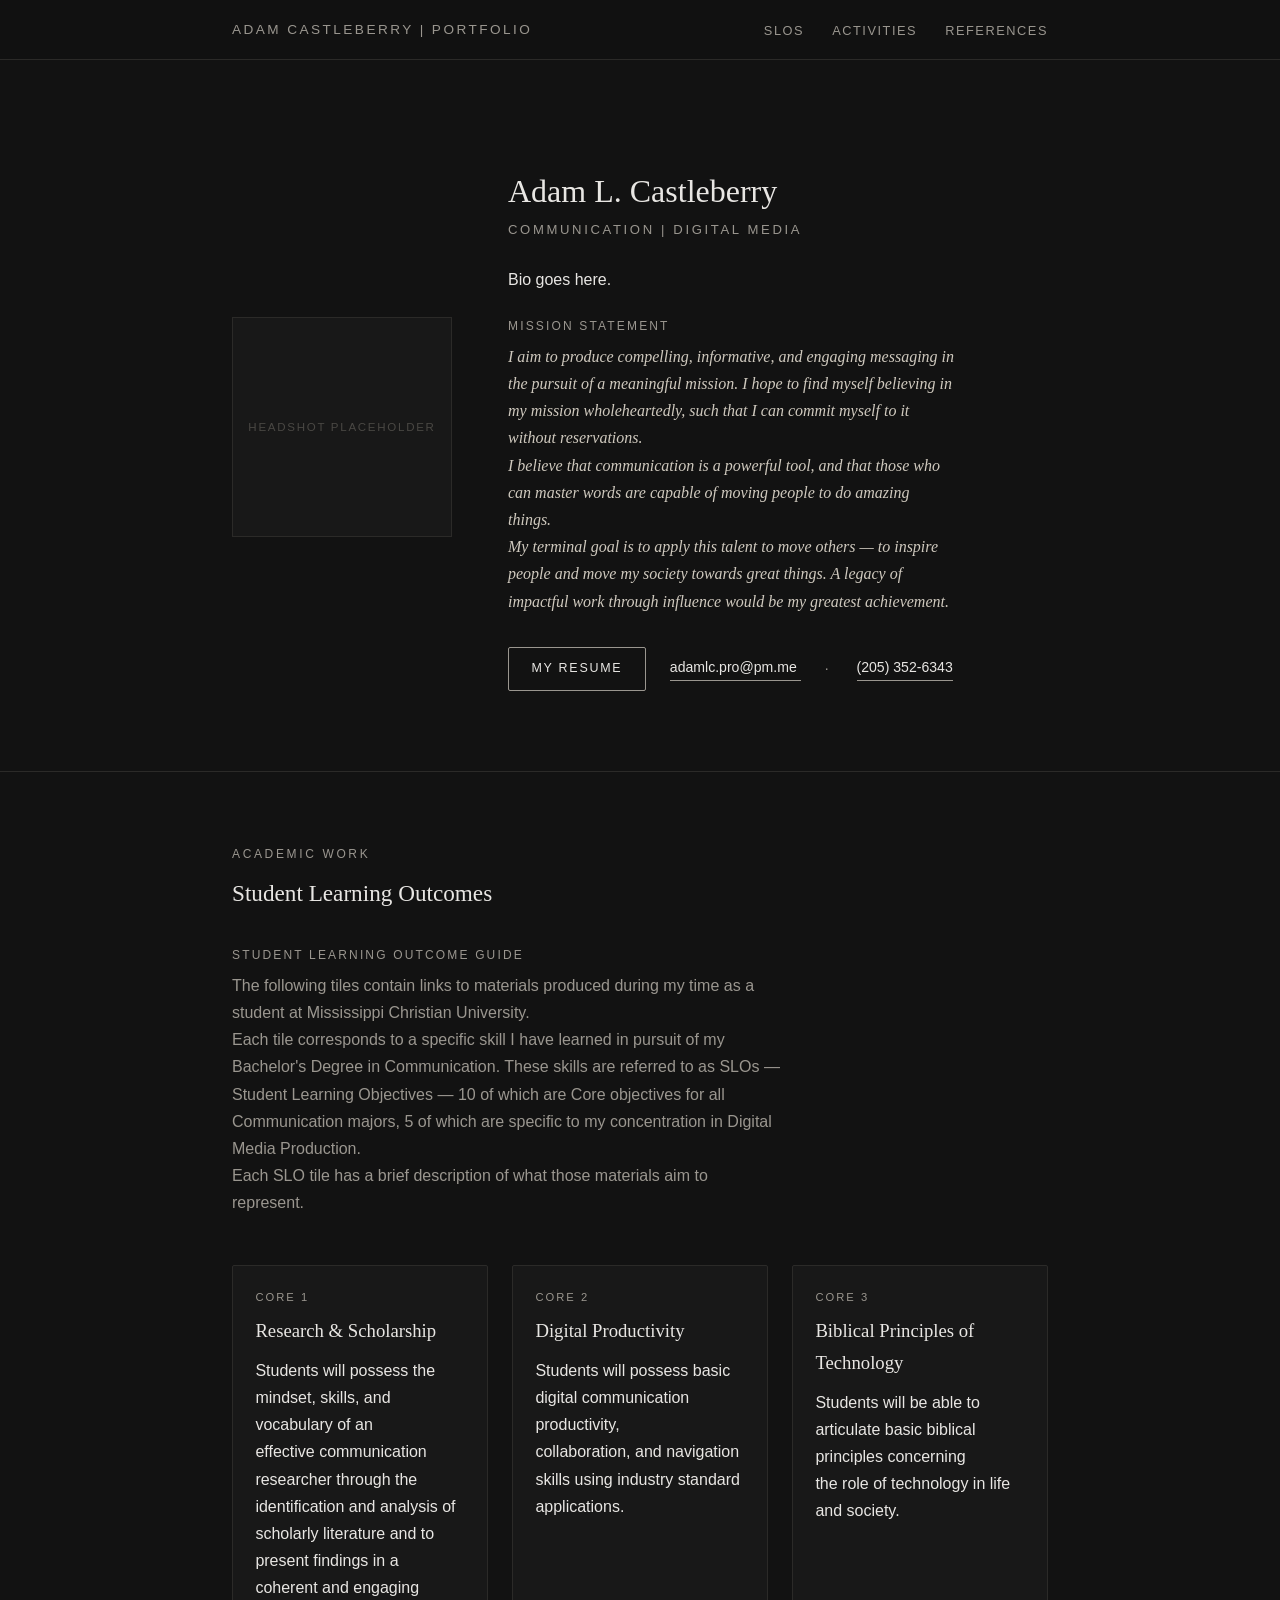
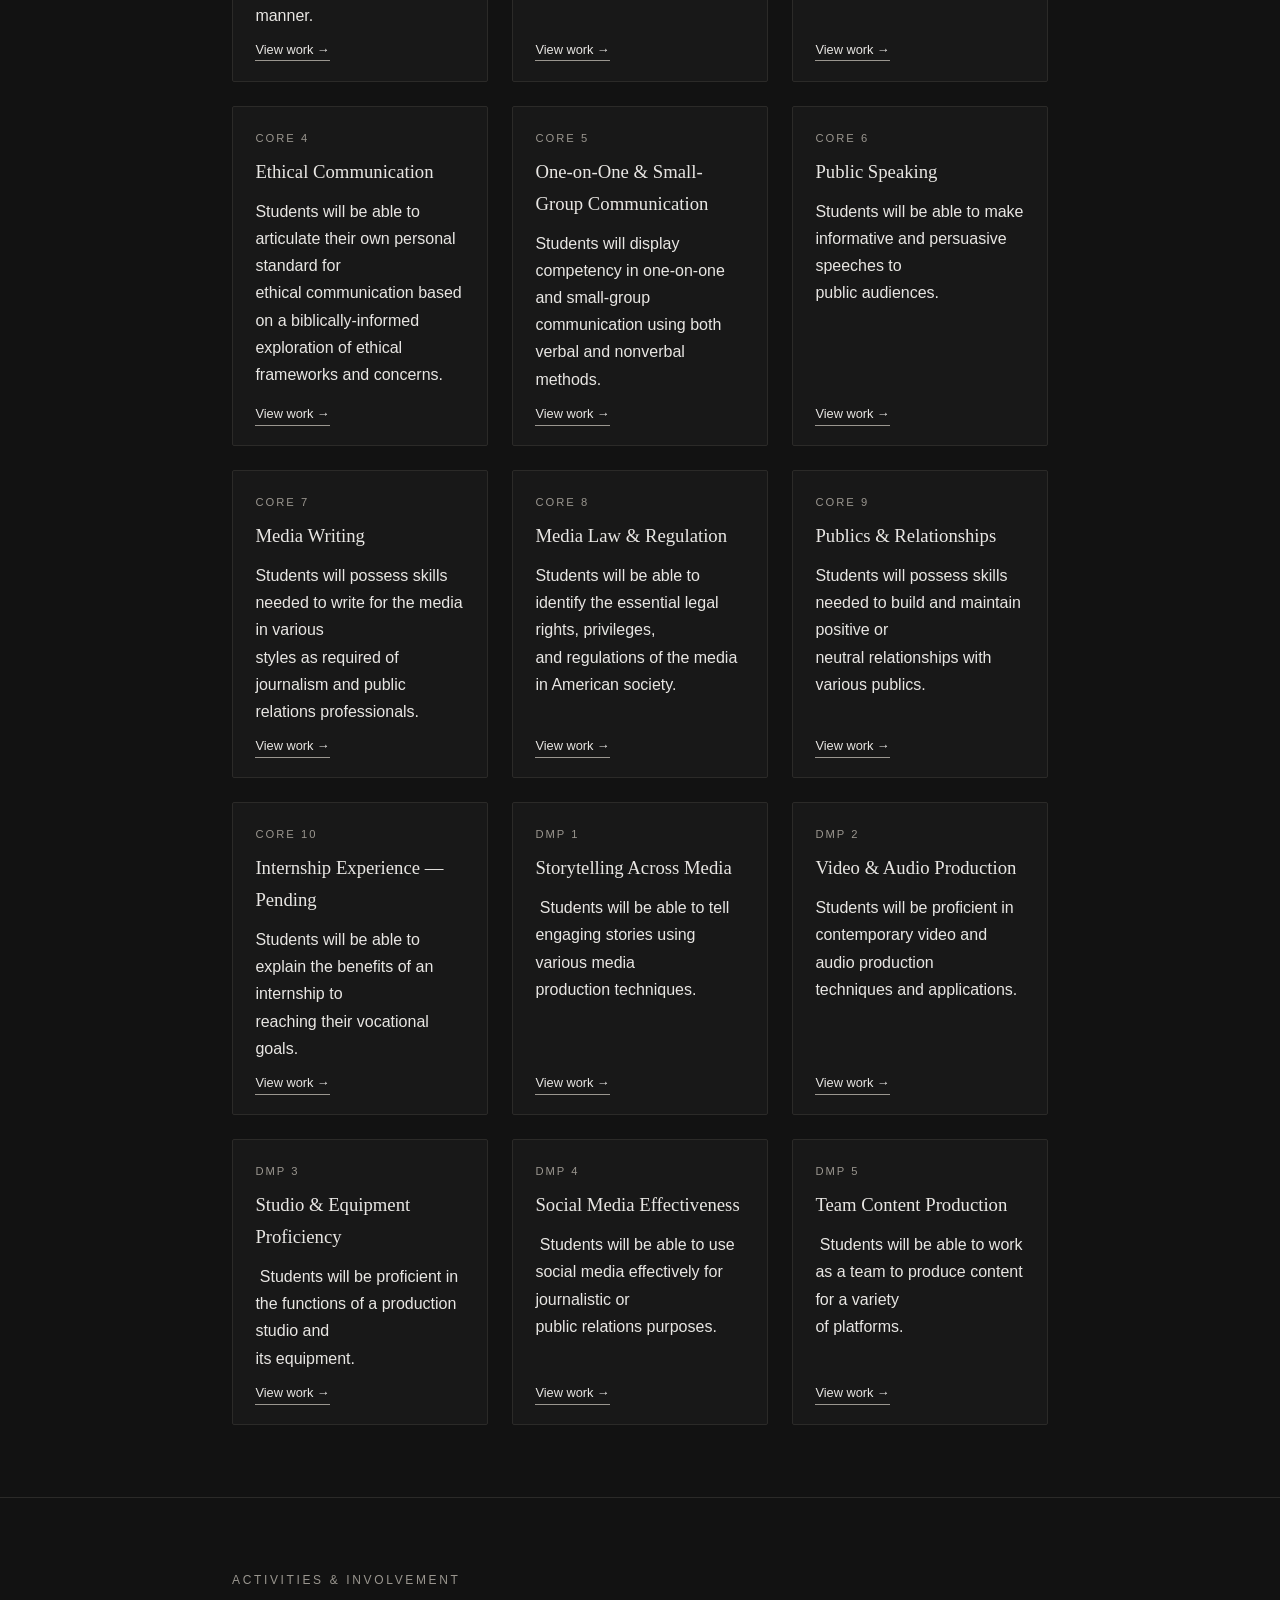
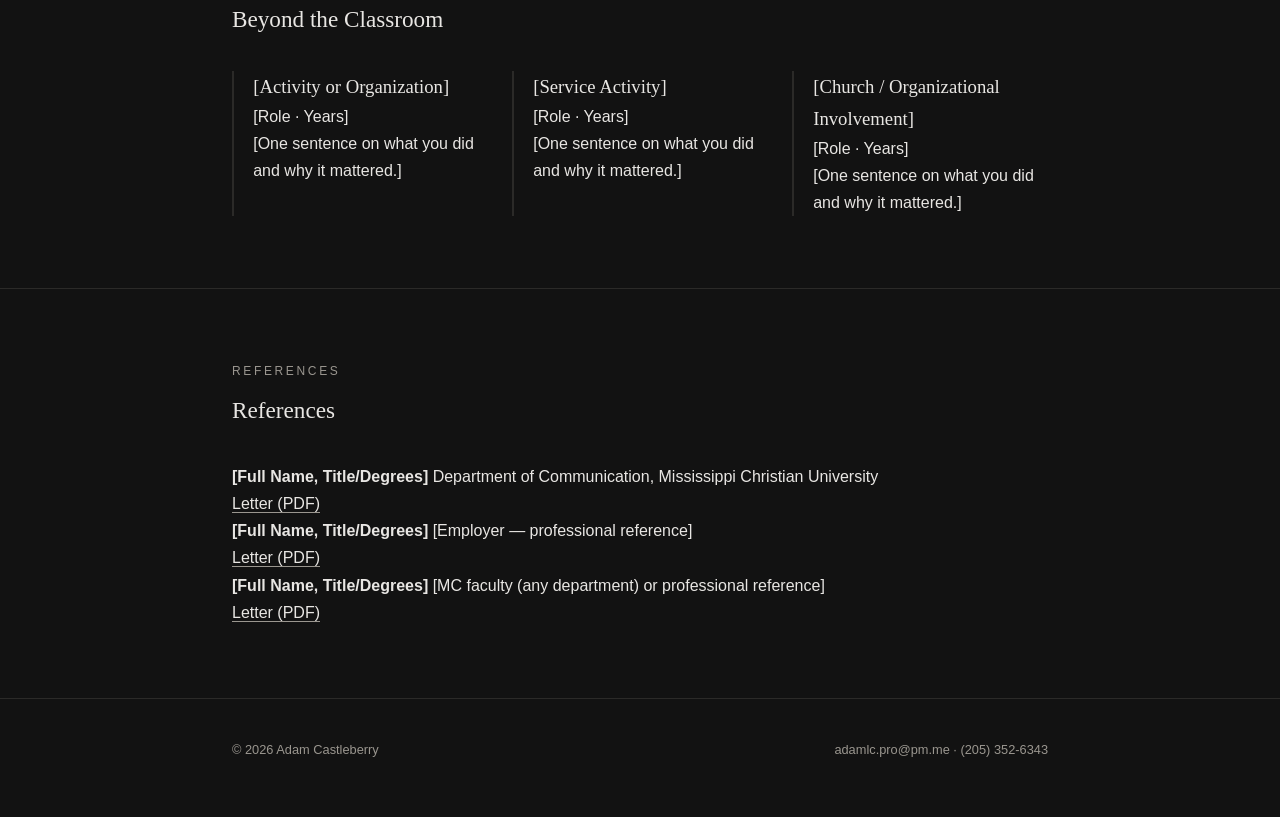
==== index.html @ 7e37fcfd "Add files via upload" ====
<!DOCTYPE html><html lang="en" data-ws-project="51df271f-6335-4d5e-a981-663c127bb4e9" data-ws-version="86" data-ws-last-published="2026-11-24T06:37:59.723Z"><head><link rel="stylesheet" type="text/css" href="/assets/static/app_generated_index-6937cd5a.CsAWj9CS.css"><meta charSet="UTF-8"/><meta name="viewport" content="width=device-width,initial-scale=1"/><meta property="og:url" content="https://url/"/><meta property="og:title" content="Home"/><meta property="og:type" content="website"/><title>Home</title></head><body class="w-element"><div class="w-html-embed"><style>*{margin:0;padding:0;box-sizing:border-box}html{scroll-behavior:smooth}body{background:var(--bg);color:var(--text);font-family:"Inter",sans-serif;font-weight:300;line-height:1.7;-webkit-font-smoothing:antialiased}h1,h2,h3{font-family:"Libre Baskerville",serif;font-weight:400}a{color:var(--text);text-decoration:none;border-bottom:1px solid var(--muted);transition:border-color .2s,color .2s}a:hover{color:var(--accent);border-color:var(--accent)}nav{position:sticky;top:0;z-index:10;background:rgba(18,18,18,.92);backdrop-filter:blur(8px);border-bottom:1px solid var(--line)}nav ul{display:flex;gap:1.75rem;list-style:none}nav ul a{font-size:.8rem;letter-spacing:.12em;text-transform:uppercase;border:none;color:var(--muted)}nav ul a:hover{color:var(--text)}header{padding:6.5rem 0 5rem}.hero-text h1{font-size:clamp(1.9rem,4.5vw,2.6rem);line-height:1.25;margin-bottom:.35rem}section{padding:4.5rem 0;border-top:1px solid var(--line)}section h2{font-size:1.45rem;margin-bottom:2rem}.guide-intro p{color:var(--text)}.slo h3{font-size:.95rem;line-height:1.5;margin-bottom:.8rem;font-family:"Inter",sans-serif;font-weight:500}.slo p{font-size:.83rem;color:var(--muted);margin-bottom:.9rem}.ref-list li{padding:1.5rem 0;border-bottom:1px solid var(--line);display:flex;justify-content:space-between;align-items:center;gap:1.5rem;flex-wrap:wrap}.ref-list .who strong{display:block;font-weight:500;font-family:"Inter",sans-serif;font-size:1rem}.ref-list .who span{font-size:.85rem;color:var(--muted)}.ref-list a{font-size:.8rem;letter-spacing:.1em;text-transform:uppercase;white-space:nowrap}.act h3{font-size:.95rem;font-family:"Inter",sans-serif;font-weight:500;margin-bottom:.3rem}.act span{font-size:.78rem;color:var(--muted);letter-spacing:.08em;text-transform:uppercase;display:block;margin-bottom:.6rem}.act p{font-size:.85rem;color:var(--muted)}footer{border-top:1px solid var(--line);padding:2.5rem 0 3.5rem;font-size:.8rem;color:var(--muted)}footer .inner{display:flex;justify-content:space-between;flex-wrap:wrap;gap:1rem}footer a{color:var(--muted);border:none}footer a:hover{color:var(--text)}footer .sep{color:var(--muted)}@media (max-width:640px){nav ul{gap:1.1rem}}</style></div><nav class="w-element"><div class="w-element cmu17jj c1na0gfg c15tadc8 c1uxrc8a c1r39rcq c3a7wxo c1gi4pz8 c4sx5ya cjjnhza cn8x5vo ck0mhqu c1ea8a76 c1flzy4y cz6phyw c1a20ypt cy4elcc c10qryo c1mau36e c1tkjvnk"><a aria-current="page" class="w-element cpu7bc5 c1wgppvd c7n4vwn c1cnw38h cjmrkh7 active" href="#top">Adam Castleberry | Portfolio</a><ul class="w-element"><li class="w-element"><a aria-current="page" class="w-element active" href="#slos">SLOs</a></li><li class="w-element"><a aria-current="page" class="w-element active" href="#activities">Activities</a></li><li class="w-element"><a aria-current="page" class="w-element active" href="#references">References</a></li></ul></div></nav><header id="top" class="w-element"><div class="w-element cmu17jj c1na0gfg c15tadc8 c1uxrc8a c1r39rcq cmaam4i c1gi4pz8 cc3d32e cjjnhza cn8x5vo c1ea8a76 c150bnus c7e3ujh cbf41au c2hlaly c10qryo cx1czxm c1tkjvnk c1kjj4ez cuxd4sc"><div class="w-element c15dr771 c1fdmctg cznfqjb c129iewx cwpxpsp c1o21g1z cssqkbq cxi9r01 c13styo2 cmp7sl1 cn8x5vo c1ea8a76 cdkcopc czvgypz c198azkl c1gptnfx c7n4vwn csh9s5w c1jw5aje c9pmtzt c3rj10e">Headshot placeholder</div><div class="w-element cmq05f9 c19fmalz cdmor5e c1k7y5to"><h1 class="w-element">Adam L. Castleberry</h1><div class="w-element cy7wtq0 c3alt6o c7n4vwn c1cnw38h c1btdffz">Communication | Digital Media</div><p class="w-element cqpe60e ca244e8 c1bnwo0v">Bio goes here.</p><div class="w-element c1llkzi5 c1wgppvd c7n4vwn c1cnw38h c1olxevi">Mission Statement</div><p class="w-element c1yxy968 c1ihribo cqpe60e c7fqnbn c1gsjjua">I aim to produce compelling, informative, and engaging messaging in the pursuit of a meaningful mission. I hope to find myself believing in my mission wholeheartedly, such that I can commit myself to it without reservations. <br/>I believe that communication is a powerful tool, and that those who can master words are capable of moving people to do amazing things. <br/>My terminal goal is to apply this talent to move others — to inspire people and move my society towards great things. A legacy of impactful work through influence would be my greatest achievement. </p><div class="w-element cn8x5vo c1a3b0xh c1p0y3k9 cbf41au c1ea8a76 c7m1gpk"><a href="https://drive.proton.me/urls/RTRC1M2JS8#AJlbSB0Cewk2" class="w-element c1cmzq9d c11rnk1p cljcml2 c1n2b3zo cc3nd46 c1trreb4 c1vlx63l c7n4vwn c4pxmoy c1ek3fvp cim0bsb c14s1g33 c6eabpt c1f7lv6p c14slagy cdzzux1 c1p96ntf">My Resume</a><a href="mailto:adamlc.pro@pm.me" class="w-element">adamlc.pro@pm.me </a><span class="w-element c1cnw38h">· </span><a href="tel:+12053526343" class="w-element">(205) 352-6343</a></div></div></div></header><section id="slos" class="w-element"><div class="w-element cmu17jj c1na0gfg c15tadc8 c1uxrc8a c1r39rcq cmaam4i c1gi4pz8 cc3d32e cjjnhza c2hlaly c10qryo cx1czxm c1tkjvnk"><div class="w-element c1llkzi5 c6kncl5 c7n4vwn c1cnw38h c1dg81p1">Academic Work</div><h2 class="w-element">Student Learning Outcomes</h2><div class="w-element c1sdbk8k c1cnw38h c6ieq6r"><div class="w-element c1llkzi5 c1wgppvd c7n4vwn c1cnw38h c1olxevi">Student Learning Outcome Guide</div><p class="w-element">The following tiles contain links to materials produced during my time as a student at Mississippi Christian University. <br/>Each tile corresponds to a specific skill I have learned in pursuit of my Bachelor&#x27;s Degree in Communication. These skills are referred to as SLOs — Student Learning Objectives — 10 of which are Core objectives for all Communication majors, 5 of which are specific to my concentration in Digital Media Production.<br/>Each SLO tile has a brief description of what those materials aim to represent.</p></div><div class="w-element c1qmcdec cj2jx3v c1a3b0xh c1p0y3k9"><div class="w-element c129iewx cwpxpsp c1o21g1z cssqkbq cxi9r01 c13styo2 cmp7sl1 cbuqlcn cljcml2 c3lgyov cc3nd46 c4pxmoy c1ek3fvp cim0bsb c14s1g33 cn8x5vo c1v2gjpk csh9s5w c1jw5aje"><div class="w-element cdjfr7a c1wgppvd c1cnw38h c7n4vwn c1q1u1h5">Core 1</div><h3 class="w-element">Research &amp; Scholarship</h3><p class="w-element c1d5nod4 cexybon">Students will possess the mindset, skills, and vocabulary of an<br/>effective communication researcher through the identification and analysis of<br/>scholarly literature and to present findings in a coherent and engaging manner.</p><div class="w-element ckrt5jc cl6hhn0 cn8x5vo cte51ao cc3ofjd cbf41au"><a class="w-element" href="[link]">View work →</a></div></div><div class="w-element c129iewx cwpxpsp c1o21g1z cssqkbq cxi9r01 c13styo2 cmp7sl1 cbuqlcn cljcml2 c3lgyov cc3nd46 c4pxmoy c1ek3fvp cim0bsb c14s1g33 cn8x5vo c1v2gjpk csh9s5w c1jw5aje"><div class="w-element cdjfr7a c1wgppvd c1cnw38h c7n4vwn c1q1u1h5">Core 2</div><h3 class="w-element">Digital Productivity</h3><p class="w-element cexybon c1d5nod4">Students will possess basic digital communication productivity,<br/>collaboration, and navigation skills using industry standard applications.</p><div class="w-element ckrt5jc cl6hhn0 cn8x5vo cte51ao cc3ofjd cbf41au"><a class="w-element" href="[link]">View work →</a></div></div><div class="w-element c129iewx cwpxpsp c1o21g1z cssqkbq cxi9r01 c13styo2 cmp7sl1 cbuqlcn cljcml2 c3lgyov cc3nd46 c4pxmoy c1ek3fvp cim0bsb c14s1g33 cn8x5vo c1v2gjpk csh9s5w c1jw5aje"><div class="w-element cdjfr7a c1wgppvd c1cnw38h c7n4vwn c1q1u1h5">Core 3</div><h3 class="w-element">Biblical Principles of Technology</h3><p class="w-element cexybon c1d5nod4">Students will be able to articulate basic biblical principles concerning<br/>the role of technology in life and society.</p><div class="w-element ckrt5jc cl6hhn0 cn8x5vo cte51ao cc3ofjd cbf41au"><a class="w-element" href="[link]">View work →</a></div></div><div class="w-element c129iewx cwpxpsp c1o21g1z cssqkbq cxi9r01 c13styo2 cmp7sl1 cbuqlcn cljcml2 c3lgyov cc3nd46 c4pxmoy c1ek3fvp cim0bsb c14s1g33 cn8x5vo c1v2gjpk csh9s5w c1jw5aje"><div class="w-element cdjfr7a c1wgppvd c1cnw38h c7n4vwn c1q1u1h5">Core 4</div><h3 class="w-element">Ethical Communication</h3><p class="w-element cexybon c1d5nod4">Students will be able to articulate their own personal standard for<br/>ethical communication based on a biblically-informed exploration of ethical<br/>frameworks and concerns.</p><div class="w-element ckrt5jc cl6hhn0 cn8x5vo cte51ao cc3ofjd cbf41au"><a class="w-element" href="[link]">View work →</a></div></div><div class="w-element c129iewx cwpxpsp c1o21g1z cssqkbq cxi9r01 c13styo2 cmp7sl1 cbuqlcn cljcml2 c3lgyov cc3nd46 c4pxmoy c1ek3fvp cim0bsb c14s1g33 cn8x5vo c1v2gjpk csh9s5w c1jw5aje"><div class="w-element cdjfr7a c1wgppvd c1cnw38h c7n4vwn c1q1u1h5">Core 5</div><h3 class="w-element">One-on-One &amp; Small-Group Communication</h3><p class="w-element cexybon c1d5nod4">Students will display competency in one-on-one and small-group<br/>communication using both verbal and nonverbal methods.</p><div class="w-element ckrt5jc cl6hhn0 cn8x5vo cte51ao cc3ofjd cbf41au"><a class="w-element" href="[link]">View work →</a></div></div><div class="w-element c129iewx cwpxpsp c1o21g1z cssqkbq cxi9r01 c13styo2 cmp7sl1 cbuqlcn cljcml2 c3lgyov cc3nd46 c4pxmoy c1ek3fvp cim0bsb c14s1g33 cn8x5vo c1v2gjpk csh9s5w c1jw5aje"><div class="w-element cdjfr7a c1wgppvd c1cnw38h c7n4vwn c1q1u1h5">Core 6</div><h3 class="w-element">Public Speaking</h3><p class="w-element cexybon c1d5nod4">Students will be able to make informative and persuasive speeches to<br/>public audiences.</p><div class="w-element ckrt5jc cl6hhn0 cn8x5vo cte51ao cc3ofjd cbf41au"><a class="w-element" href="[link]">View work →</a></div></div><div class="w-element c129iewx cwpxpsp c1o21g1z cssqkbq cxi9r01 c13styo2 cmp7sl1 cbuqlcn cljcml2 c3lgyov cc3nd46 c4pxmoy c1ek3fvp cim0bsb c14s1g33 cn8x5vo c1v2gjpk csh9s5w c1jw5aje"><div class="w-element cdjfr7a c1wgppvd c1cnw38h c7n4vwn c1q1u1h5">Core 7</div><h3 class="w-element">Media Writing</h3><p class="w-element cexybon c1d5nod4">Students will possess skills needed to write for the media in various<br/>styles as required of journalism and public relations professionals.</p><div class="w-element ckrt5jc cl6hhn0 cn8x5vo cte51ao cc3ofjd cbf41au"><a class="w-element" href="[link]">View work →</a></div></div><div class="w-element c129iewx cwpxpsp c1o21g1z cssqkbq cxi9r01 c13styo2 cmp7sl1 cbuqlcn cljcml2 c3lgyov cc3nd46 c4pxmoy c1ek3fvp cim0bsb c14s1g33 cn8x5vo c1v2gjpk csh9s5w c1jw5aje"><div class="w-element cdjfr7a c1wgppvd c1cnw38h c7n4vwn c1q1u1h5">Core 8</div><h3 class="w-element">Media Law &amp; Regulation</h3><p class="w-element c1d5nod4 cexybon">Students will be able to identify the essential legal rights, privileges,<br/>and regulations of the media in American society.</p><div class="w-element ckrt5jc cl6hhn0 cn8x5vo cte51ao cc3ofjd cbf41au"><a class="w-element" href="[link]">View work →</a></div></div><div class="w-element c129iewx cwpxpsp c1o21g1z cssqkbq cxi9r01 c13styo2 cmp7sl1 cbuqlcn cljcml2 c3lgyov cc3nd46 c4pxmoy c1ek3fvp cim0bsb c14s1g33 cn8x5vo c1v2gjpk csh9s5w c1jw5aje"><div class="w-element cdjfr7a c1wgppvd c1cnw38h c7n4vwn c1q1u1h5">Core 9</div><h3 class="w-element">Publics &amp; Relationships</h3><p class="w-element cexybon c1d5nod4">Students will possess skills needed to build and maintain positive or<br/>neutral relationships with various publics.</p><div class="w-element ckrt5jc cl6hhn0 cn8x5vo cte51ao cc3ofjd cbf41au"><a class="w-element" href="[link]">View work →</a></div></div><div class="w-element c129iewx cwpxpsp c1o21g1z cssqkbq cxi9r01 c13styo2 cmp7sl1 cbuqlcn cljcml2 c3lgyov cc3nd46 c4pxmoy c1ek3fvp cim0bsb c14s1g33 cn8x5vo c1v2gjpk csh9s5w c1jw5aje"><div class="w-element cdjfr7a c1wgppvd c1cnw38h c7n4vwn c1q1u1h5">Core 10</div><h3 class="w-element">Internship Experience — Pending</h3><p class="w-element c1d5nod4 cexybon">Students will be able to explain the benefits of an internship to<br/>reaching their vocational goals.</p><div class="w-element ckrt5jc cl6hhn0 cn8x5vo cte51ao cc3ofjd cbf41au"><a class="w-element" href="[link]">View work →</a></div></div><div class="w-element c129iewx cwpxpsp c1o21g1z cssqkbq cxi9r01 c13styo2 cmp7sl1 cbuqlcn cljcml2 c3lgyov cc3nd46 c4pxmoy c1ek3fvp cim0bsb c14s1g33 cn8x5vo c1v2gjpk csh9s5w c1jw5aje"><div class="w-element cdjfr7a c1wgppvd c1cnw38h c7n4vwn c1q1u1h5">DMP 1</div><h3 class="w-element">Storytelling Across Media</h3><p class="w-element cexybon c1d5nod4"> Students will be able to tell engaging stories using various media<br/>production techniques.</p><div class="w-element ckrt5jc cl6hhn0 cn8x5vo cte51ao cc3ofjd cbf41au"><a class="w-element" href="[link]">View work →</a></div></div><div class="w-element c129iewx cwpxpsp c1o21g1z cssqkbq cxi9r01 c13styo2 cmp7sl1 cbuqlcn cljcml2 c3lgyov cc3nd46 c4pxmoy c1ek3fvp cim0bsb c14s1g33 cn8x5vo c1v2gjpk csh9s5w c1jw5aje"><div class="w-element cdjfr7a c1wgppvd c1cnw38h c7n4vwn c1q1u1h5">DMP 2</div><h3 class="w-element">Video &amp; Audio Production</h3><p class="w-element cexybon c1d5nod4">Students will be proficient in contemporary video and audio production<br/>techniques and applications.</p><div class="w-element ckrt5jc cl6hhn0 cn8x5vo cte51ao cc3ofjd cbf41au"><a class="w-element" href="[link]">View work →</a></div></div><div class="w-element c129iewx cwpxpsp c1o21g1z cssqkbq cxi9r01 c13styo2 cmp7sl1 cbuqlcn cljcml2 c3lgyov cc3nd46 c4pxmoy c1ek3fvp cim0bsb c14s1g33 cn8x5vo c1v2gjpk csh9s5w c1jw5aje"><div class="w-element cdjfr7a c1wgppvd c1cnw38h c7n4vwn c1q1u1h5">DMP 3</div><h3 class="w-element">Studio &amp; Equipment Proficiency</h3><p class="w-element cexybon c1d5nod4"> Students will be proficient in the functions of a production studio and<br/>its equipment.</p><div class="w-element ckrt5jc cl6hhn0 cn8x5vo cte51ao cc3ofjd cbf41au"><a class="w-element" href="[link]">View work →</a></div></div><div class="w-element c129iewx cwpxpsp c1o21g1z cssqkbq cxi9r01 c13styo2 cmp7sl1 cbuqlcn cljcml2 c3lgyov cc3nd46 c4pxmoy c1ek3fvp cim0bsb c14s1g33 cn8x5vo c1v2gjpk csh9s5w c1jw5aje"><div class="w-element cdjfr7a c1wgppvd c1cnw38h c7n4vwn c1q1u1h5">DMP 4</div><h3 class="w-element">Social Media Effectiveness</h3><p class="w-element cexybon c1d5nod4"> Students will be able to use social media effectively for journalistic or<br/>public relations purposes.</p><div class="w-element ckrt5jc cl6hhn0 cn8x5vo cte51ao cc3ofjd cbf41au"><a class="w-element" href="[link]">View work →</a></div></div><div class="w-element c129iewx cwpxpsp c1o21g1z cssqkbq cxi9r01 c13styo2 cmp7sl1 cbuqlcn cljcml2 c3lgyov cc3nd46 c4pxmoy c1ek3fvp cim0bsb c14s1g33 cn8x5vo c1v2gjpk csh9s5w c1jw5aje"><div class="w-element cdjfr7a c1wgppvd c1cnw38h c7n4vwn c1q1u1h5">DMP 5</div><h3 class="w-element">Team Content Production</h3><p class="w-element cexybon c1d5nod4"> Students will be able to work as a team to produce content for a variety<br/>of platforms.</p><div class="w-element ckrt5jc cl6hhn0 cn8x5vo cte51ao cc3ofjd cbf41au"><a class="w-element" href="[link]">View work →</a></div></div></div></div></section><section id="activities" class="w-element"><div class="w-element cmu17jj c1na0gfg c15tadc8 c1uxrc8a c1r39rcq cmaam4i c1gi4pz8 cc3d32e cjjnhza c2hlaly c10qryo cx1czxm c1tkjvnk"><div class="w-element c1llkzi5 c6kncl5 c7n4vwn c1cnw38h c1dg81p1">Activities &amp; Involvement</div><h2 class="w-element">Beyond the Classroom</h2><div class="w-element c1qmcdec cj2jx3v c1a3b0xh c1p0y3k9"><div class="w-element c11nqgv2 cr03sls"><h3 class="w-element">[Activity or Organization]</h3><span class="w-element">[Role · Years]</span><p class="w-element">[One sentence on what you did and why it mattered.]</p></div><div class="w-element c11nqgv2 cr03sls"><h3 class="w-element">[Service Activity]</h3><span class="w-element">[Role · Years]</span><p class="w-element">[One sentence on what you did and why it mattered.]</p></div><div class="w-element c11nqgv2 cr03sls"><h3 class="w-element">[Church / Organizational Involvement]</h3><span class="w-element">[Role · Years]</span><p class="w-element">[One sentence on what you did and why it mattered.]</p></div></div></div></section><section id="references" class="w-element"><div class="w-element cmu17jj c1na0gfg c15tadc8 c1uxrc8a c1r39rcq cmaam4i c1gi4pz8 cc3d32e cjjnhza c2hlaly c10qryo cx1czxm c1tkjvnk"><div class="w-element c1llkzi5 c6kncl5 c7n4vwn c1cnw38h c1dg81p1">References</div><h2 class="w-element">References</h2><ul class="w-element cgv106y cz81g7p c1m07t85"><li class="w-element"><div class="w-element who"><strong class="w-element">[Full Name, Title/Degrees] </strong><span class="w-element">Department of Communication, Mississippi Christian University</span></div><a class="w-element" href="[letter-placeholder.pdf]">Letter (PDF)</a></li><li class="w-element"><div class="w-element who"><strong class="w-element">[Full Name, Title/Degrees] </strong><span class="w-element">[Employer — professional reference]</span></div><a class="w-element" href="[letter-placeholder.pdf]">Letter (PDF)</a></li><li class="w-element"><div class="w-element who"><strong class="w-element">[Full Name, Title/Degrees] </strong><span class="w-element">[MC faculty (any department) or professional reference]</span></div><a class="w-element" href="[letter-placeholder.pdf]">Letter (PDF)</a></li></ul></div></section><footer class="w-element"><div class="w-element cmu17jj c1na0gfg c15tadc8 c1uxrc8a c1r39rcq cmaam4i c1gi4pz8 cc3d32e cjjnhza c2hlaly c10qryo cx1czxm c1tkjvnk inner"><span class="w-element">© 2026 Adam Castleberry </span><span class="w-element"><a href="mailto:adamlc.pro@pm.me" class="w-element">adamlc.pro@pm.me </a><span class="w-element sep">· </span><a href="tel:+12053526343" class="w-element">(205) 352-6343</a></span></div></footer><script id="vike_pageContext" type="application/json">{"pageId":"\/pages\/index","routeParams":{},"data":{"url":"https:\/\/url\/","system":{"params":{},"search":{},"origin":"https:\/\/url","pathname":"\/"},"resources":{},"pageMeta":{"title":"Home","description":"!undefined","excludePageFromSearch":"!undefined","language":"!undefined","socialImageAssetName":"!undefined","socialImageUrl":"!undefined","status":"!undefined","redirect":"!undefined","content":"!undefined","custom":[]}}}</script><script id="vike_globalContext" type="application/json">{}</script><script src="/assets/entries/entry-server-routing.rbZAu6Ck.js" type="module" async></script><link rel="modulepreload" href="/assets/entries/pages_index.CpkoabWD.js" as="script" type="text/javascript"></body></html>
---- assets/static/app_generated_index-6937cd5a.CsAWj9CS.css ----
@layer presets{:root{white-space:pre-wrap;white-space-collapse:preserve;grid-template-rows:auto;grid-template-columns:1fr;min-height:100%;font-family:Arial,Roboto,sans-serif;font-size:16px;line-height:1.2;display:grid}a.w-element{box-sizing:border-box}body.w-element{box-sizing:border-box;-webkit-font-smoothing:antialiased;-moz-osx-font-smoothing:grayscale;min-width:0;margin:0}div.w-element,footer.w-element,h1.w-element,h2.w-element,h3.w-element,header.w-element,li.w-element,main.w-element,nav.w-element,p.w-element,section.w-element,span.w-element{box-sizing:border-box}strong.w-element{box-sizing:border-box;font-weight:700}ul.w-element{box-sizing:border-box}div.w-html-embed{white-space:normal;white-space-collapse:collapse;display:contents}}.cn8x5vo{display:flex}.c1v2gjpk{flex-direction:column}.c1h4da5p{background-color:#fff}.cmq05f9{flex-grow:1}.cdkcopc{justify-content:center}.c1ea8a76{align-items:center}.c1r4nfaz{position:relative}.c1pr323d{text-align:center}.cplcd38{font-weight:900}.cw1mpy{font-size:8rem}.ciaf0l8{line-height:1}.c1dur6su{letter-spacing:-.05em}.cf7a5eo{position:absolute}.cnlf49x{top:0}.c1quckxf{right:-.125rem}.cp12l0d{bottom:0}.c1n9p4g8{left:.125rem}.cjtt9wo{opacity:.3}.c9309vm{right:.125rem}.c1wknafd{left:-.125rem}.c1s45cq4{top:50%}.c19xyr3i{left:0}.c1pa5fbd{width:100%}.c16siv5i{height:.375rem}.c1a372b4{margin-top:1.5rem}.c1k19il3{font-weight:700}.c132t9z{font-size:1.5rem}.c1v0xklf{line-height:2rem}.c1mf3tri{letter-spacing:.05em}.c1ixbayl{display:inline-flex}.cvsvyw1{row-gap:6px}.chylqsj{column-gap:6px}.c1m213j1{position:fixed}.c1gb3j26{z-index:1000}.c1w19mgl{padding-top:6px}.c1a4cxvv{padding-right:10px}.c1upavnk{padding-bottom:6px}.ccxniwa{padding-left:10px}.c1y329g8{right:16px}.c85dpdc{bottom:16px}.c19i7sh1{color:#fbfcfd}.cvegc1u{font-family:system-ui,sans-serif}.c1yg8bvu{font-size:12px}.cifejc{font-weight:500}.cj2n0e4{border-top-left-radius:9px}.cl0uxrv{border-top-right-radius:9px}.c12dj3c{border-bottom-right-radius:9px}.c1xgm857{border-bottom-left-radius:9px}.cy50pob{text-decoration-line:none}.c1lvi03x{-webkit-background-clip:padding-box,border-box;background-clip:padding-box,border-box}.c160zcr2{background-origin:padding-box,border-box}.c1x4mwiw{background-image:linear-gradient(135deg,#4a4efa,#bd2fdb 66%,#ec59ce),linear-gradient(135deg,#92fddc,#7d7ffb 31.94%,#ed72fe 64.24%,#fdd791)}.c42wkqh{border:1px solid #0000}.c1w04y8x{white-space:nowrap}.c2dgk2t{display:block}.c113fl3u{width:16px}.c1yfr4pk{height:16px}.cznfqjb{flex-shrink:0}:root{--bg:#121212;--panel:#181818;--accent:#cfc9be;--accent-soft:#6d4aff26;--text:#e8e6e3;--muted:#9a968f;--good:#4cc98a;--border:#33334a;--line:#2b2a28}.cmu17jj{max-width:880px}.c1na0gfg{margin-top:0}.c15tadc8{margin-right:auto}.c1uxrc8a{margin-bottom:0}.c1r39rcq{margin-left:auto}.c3a7wxo{padding-top:1rem}.c1gi4pz8{padding-right:2rem}.c4sx5ya{padding-bottom:1rem}.cjjnhza{padding-left:2rem}.ck0mhqu{justify-content:space-between}.cpu7bc5{font-size:.85rem}.c1wgppvd{letter-spacing:.18em}.c7n4vwn{text-transform:uppercase}.c1cnw38h{color:var(--muted)}.cjmrkh7{border:none}.cmaam4i{padding-top:0}.cc3d32e{padding-bottom:0}.c150bnus{row-gap:3.5rem}.c7e3ujh{column-gap:3.5rem}.cbf41au{flex-wrap:wrap}.c15dr771{width:220px}.c1fdmctg{height:220px}.c129iewx{background-image:none}.cwpxpsp{background-size:auto}.c1o21g1z{background-repeat:repeat}.cssqkbq{background-attachment:scroll}.cxi9r01{background-origin:padding-box}.c13styo2{-webkit-background-clip:border-box;background-clip:border-box}.cmp7sl1{background-color:var(--panel)}.czvgypz{color:#4a4844}.c198azkl{font-size:.72rem}.c1gptnfx{letter-spacing:.15em}.csh9s5w{border:1px solid #2b2a28}.c1jw5aje{background-position:0 0}.c19fmalz{flex-shrink:1}.cdmor5e{flex-basis:0}.c1k7y5to{min-width:280px}.cy7wtq0{font-size:.82rem}.c3alt6o{letter-spacing:.2em}.c1btdffz{margin-bottom:1.6rem}.cqpe60e{max-width:56ch}.ca244e8{color:var(--text)}.c1bnwo0v{margin-bottom:1.4rem}.c1llkzi5{font-size:.75rem}.c1olxevi{margin-bottom:.4rem}.c1yxy968{font-family:Libre Baskerville,serif}.c1ihribo{font-style:italic}.c7fqnbn{color:var(--accent)}.c1gsjjua{margin-bottom:2rem}.c1a3b0xh{row-gap:1.5rem}.c1p0y3k9{column-gap:1.5rem}.c7m1gpk{font-size:.88rem}.c1cmzq9d{display:inline-block}.c11rnk1p{padding-top:.65rem}.cljcml2{padding-right:1.4rem}.c1n2b3zo{padding-bottom:.65rem}.cc3nd46{padding-left:1.4rem}.c1trreb4{font-size:.78rem}.c1vlx63l{letter-spacing:.14em}.c4pxmoy{border-top-left-radius:2px}.c1ek3fvp{border-top-right-radius:2px}.cim0bsb{border-bottom-right-radius:2px}.c14s1g33{border-bottom-left-radius:2px}.c6eabpt{border:1px solid #9a968f}.c1f7lv6p:hover{border-top-color:var(--text)}.c14slagy:hover{border-right-color:var(--text)}.cdzzux1:hover{border-bottom-color:var(--text)}.c1p96ntf:hover{border-left-color:var(--text)}.c6kncl5{letter-spacing:.22em}.c1dg81p1{margin-bottom:.6rem}.c1sdbk8k{max-width:62ch}.c6ieq6r{margin-bottom:3rem}.c1qmcdec{display:grid}.cj2jx3v{grid-template-columns:repeat(auto-fill,minmax(240px,1fr))}.cbuqlcn{padding-top:1.4rem}.c3lgyov{padding-bottom:1.2rem}.cdjfr7a{font-size:.7rem}.c1q1u1h5{margin-bottom:.5rem}.ckrt5jc{margin-top:auto}.cl6hhn0{font-size:.8rem}.cte51ao{row-gap:1.2rem}.cc3ofjd{column-gap:1.2rem}.c11nqgv2{padding-left:1.2rem}.cr03sls{border-left:2px solid #2b2a28}.cgv106y{list-style-position:outside}.cz81g7p{list-style-image:none}.c1m07t85{list-style-type:none}.c1d5nod4{padding-bottom:10px}.cexybon{padding-top:10px}@media (max-width:640px){.c1flzy4y{flex-direction:column}.cz6phyw{row-gap:.7rem}.c1a20ypt{column-gap:.7rem}.cy4elcc{padding-top:.9rem}.c10qryo{padding-right:1.2rem}.c1mau36e{padding-bottom:.9rem}.c1tkjvnk{padding-left:1.2rem}.c2hlaly{padding-top:0}.cx1czxm{padding-bottom:0}.c1kjj4ez{row-gap:2rem}.cuxd4sc{column-gap:2rem}.c9pmtzt{width:170px}.c3rj10e{height:170px}}
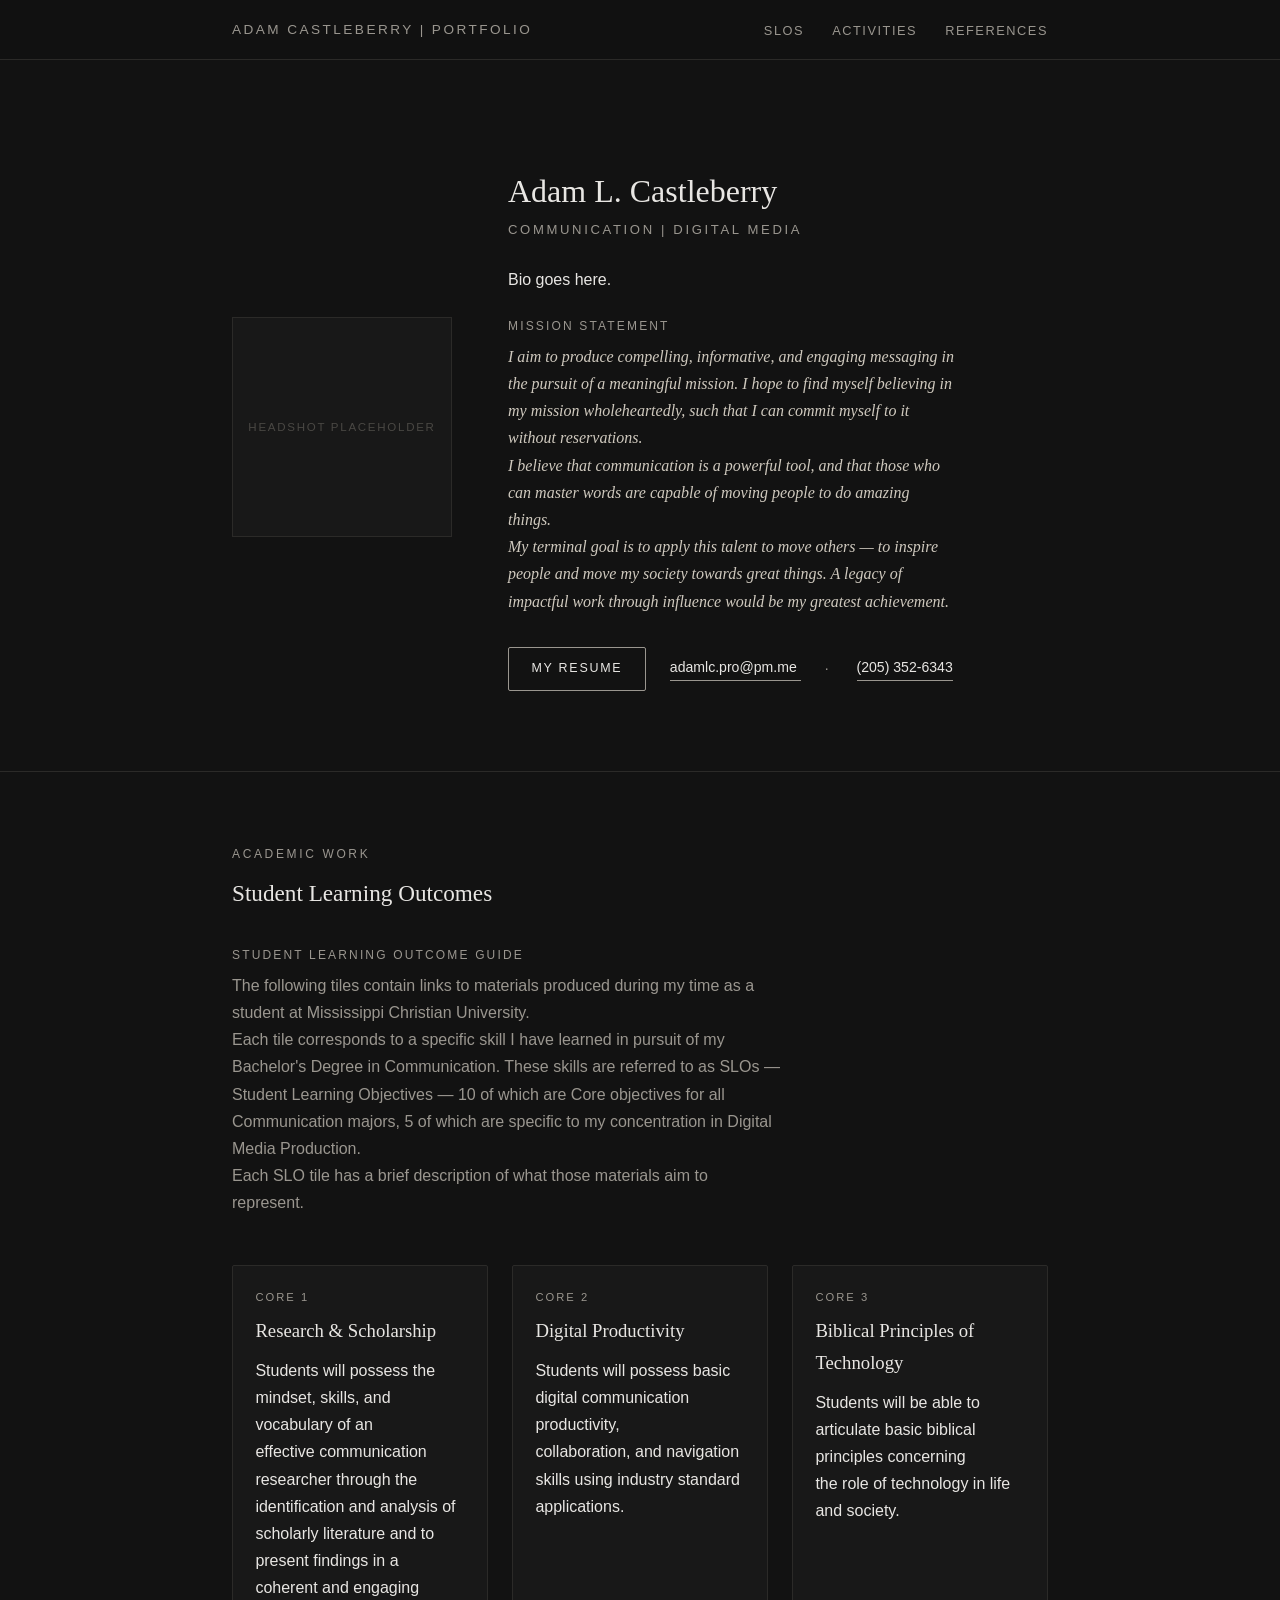
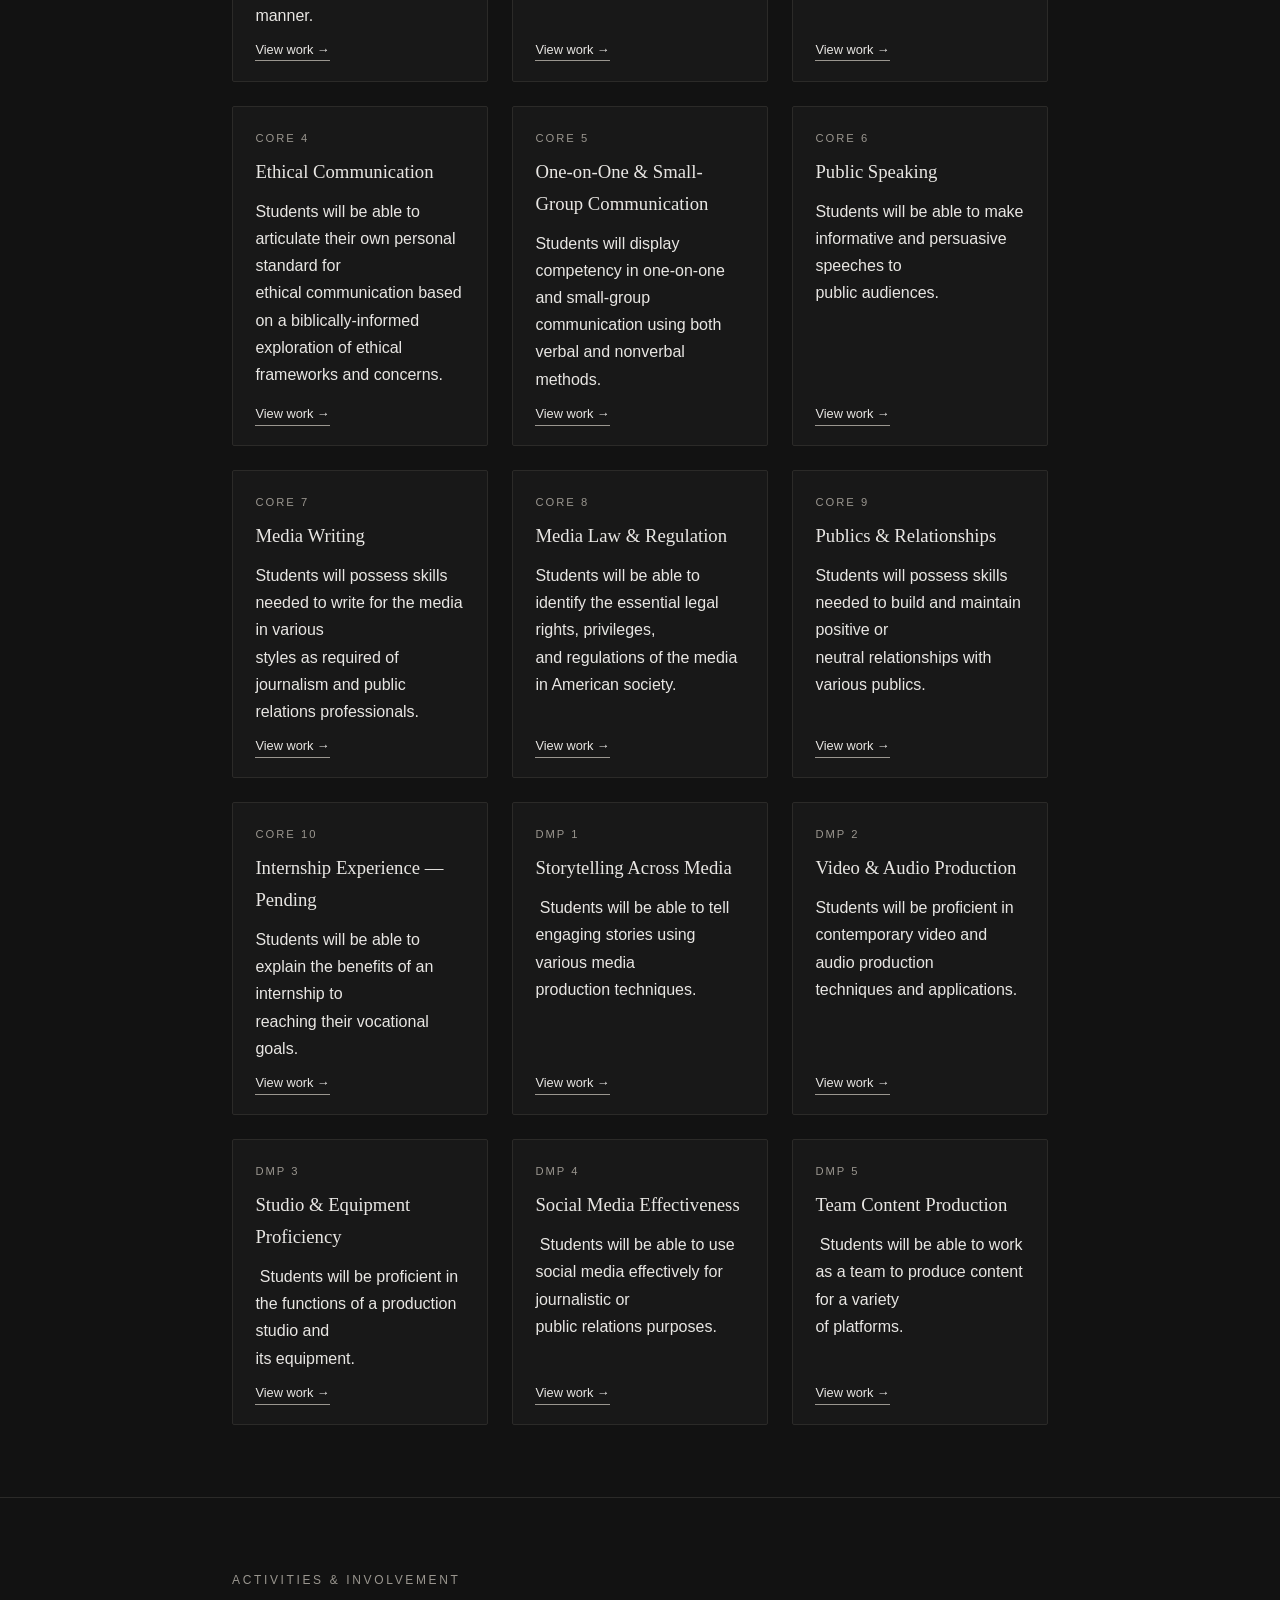
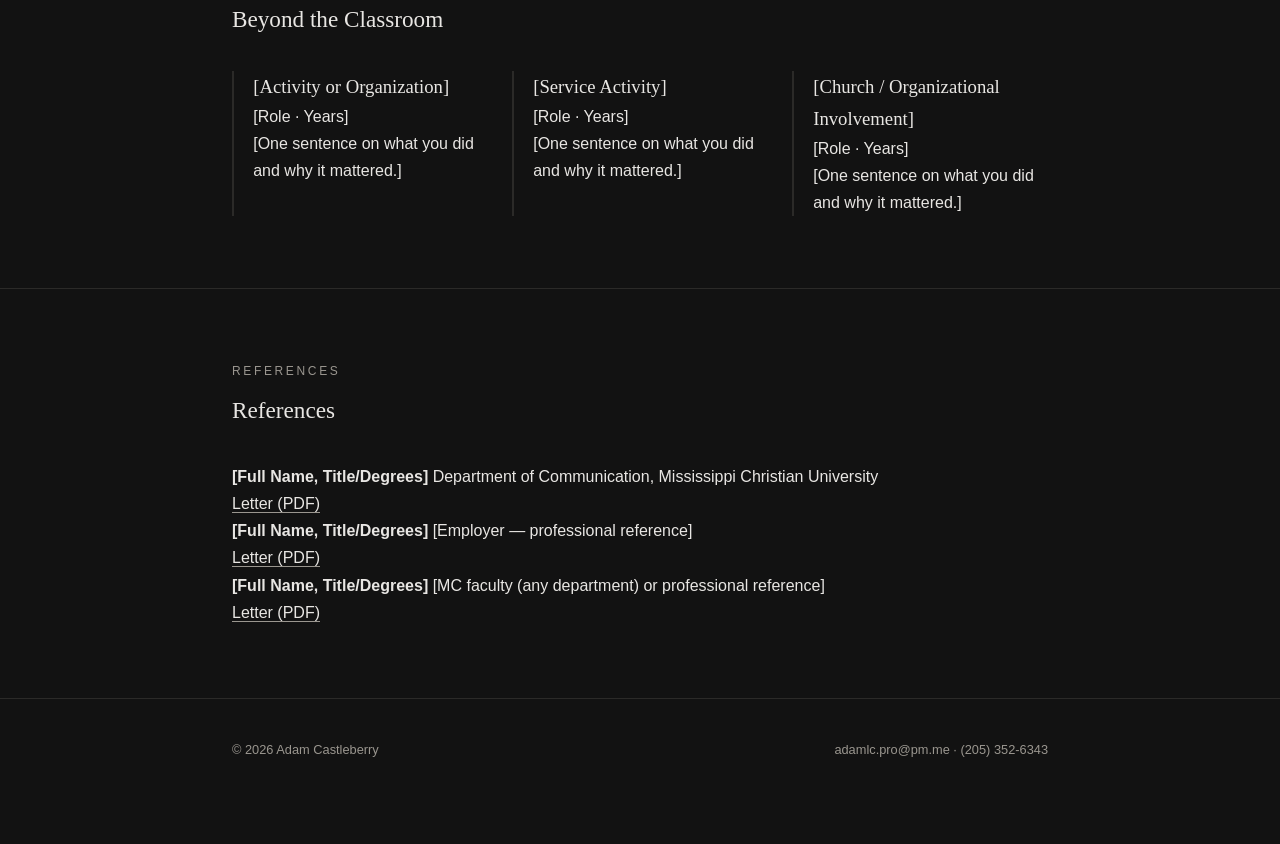
==== commit f41d44d1: "Update print statement from 'Hello' to 'Goodbye'" ====
--- a/index.html
+++ b/index.html
@@ -1 +1,5 @@
-<!DOCTYPE html><html lang="en" data-ws-project="51df271f-6335-4d5e-a981-663c127bb4e9" data-ws-version="86" data-ws-last-published="2026-11-24T06:37:59.723Z"><head><link rel="stylesheet" type="text/css" href="/assets/static/app_generated_index-6937cd5a.CsAWj9CS.css"><meta charSet="UTF-8"/><meta name="viewport" content="width=device-width,initial-scale=1"/><meta property="og:url" content="https://url/"/><meta property="og:title" content="Home"/><meta property="og:type" content="website"/><title>Home</title></head><body class="w-element"><div class="w-html-embed"><style>*{margin:0;padding:0;box-sizing:border-box}html{scroll-behavior:smooth}body{background:var(--bg);color:var(--text);font-family:"Inter",sans-serif;font-weight:300;line-height:1.7;-webkit-font-smoothing:antialiased}h1,h2,h3{font-family:"Libre Baskerville",serif;font-weight:400}a{color:var(--text);text-decoration:none;border-bottom:1px solid var(--muted);transition:border-color .2s,color .2s}a:hover{color:var(--accent);border-color:var(--accent)}nav{position:sticky;top:0;z-index:10;background:rgba(18,18,18,.92);backdrop-filter:blur(8px);border-bottom:1px solid var(--line)}nav ul{display:flex;gap:1.75rem;list-style:none}nav ul a{font-size:.8rem;letter-spacing:.12em;text-transform:uppercase;border:none;color:var(--muted)}nav ul a:hover{color:var(--text)}header{padding:6.5rem 0 5rem}.hero-text h1{font-size:clamp(1.9rem,4.5vw,2.6rem);line-height:1.25;margin-bottom:.35rem}section{padding:4.5rem 0;border-top:1px solid var(--line)}section h2{font-size:1.45rem;margin-bottom:2rem}.guide-intro p{color:var(--text)}.slo h3{font-size:.95rem;line-height:1.5;margin-bottom:.8rem;font-family:"Inter",sans-serif;font-weight:500}.slo p{font-size:.83rem;color:var(--muted);margin-bottom:.9rem}.ref-list li{padding:1.5rem 0;border-bottom:1px solid var(--line);display:flex;justify-content:space-between;align-items:center;gap:1.5rem;flex-wrap:wrap}.ref-list .who strong{display:block;font-weight:500;font-family:"Inter",sans-serif;font-size:1rem}.ref-list .who span{font-size:.85rem;color:var(--muted)}.ref-list a{font-size:.8rem;letter-spacing:.1em;text-transform:uppercase;white-space:nowrap}.act h3{font-size:.95rem;font-family:"Inter",sans-serif;font-weight:500;margin-bottom:.3rem}.act span{font-size:.78rem;color:var(--muted);letter-spacing:.08em;text-transform:uppercase;display:block;margin-bottom:.6rem}.act p{font-size:.85rem;color:var(--muted)}footer{border-top:1px solid var(--line);padding:2.5rem 0 3.5rem;font-size:.8rem;color:var(--muted)}footer .inner{display:flex;justify-content:space-between;flex-wrap:wrap;gap:1rem}footer a{color:var(--muted);border:none}footer a:hover{color:var(--text)}footer .sep{color:var(--muted)}@media (max-width:640px){nav ul{gap:1.1rem}}</style></div><nav class="w-element"><div class="w-element cmu17jj c1na0gfg c15tadc8 c1uxrc8a c1r39rcq c3a7wxo c1gi4pz8 c4sx5ya cjjnhza cn8x5vo ck0mhqu c1ea8a76 c1flzy4y cz6phyw c1a20ypt cy4elcc c10qryo c1mau36e c1tkjvnk"><a aria-current="page" class="w-element cpu7bc5 c1wgppvd c7n4vwn c1cnw38h cjmrkh7 active" href="#top">Adam Castleberry | Portfolio</a><ul class="w-element"><li class="w-element"><a aria-current="page" class="w-element active" href="#slos">SLOs</a></li><li class="w-element"><a aria-current="page" class="w-element active" href="#activities">Activities</a></li><li class="w-element"><a aria-current="page" class="w-element active" href="#references">References</a></li></ul></div></nav><header id="top" class="w-element"><div class="w-element cmu17jj c1na0gfg c15tadc8 c1uxrc8a c1r39rcq cmaam4i c1gi4pz8 cc3d32e cjjnhza cn8x5vo c1ea8a76 c150bnus c7e3ujh cbf41au c2hlaly c10qryo cx1czxm c1tkjvnk c1kjj4ez cuxd4sc"><div class="w-element c15dr771 c1fdmctg cznfqjb c129iewx cwpxpsp c1o21g1z cssqkbq cxi9r01 c13styo2 cmp7sl1 cn8x5vo c1ea8a76 cdkcopc czvgypz c198azkl c1gptnfx c7n4vwn csh9s5w c1jw5aje c9pmtzt c3rj10e">Headshot placeholder</div><div class="w-element cmq05f9 c19fmalz cdmor5e c1k7y5to"><h1 class="w-element">Adam L. Castleberry</h1><div class="w-element cy7wtq0 c3alt6o c7n4vwn c1cnw38h c1btdffz">Communication | Digital Media</div><p class="w-element cqpe60e ca244e8 c1bnwo0v">Bio goes here.</p><div class="w-element c1llkzi5 c1wgppvd c7n4vwn c1cnw38h c1olxevi">Mission Statement</div><p class="w-element c1yxy968 c1ihribo cqpe60e c7fqnbn c1gsjjua">I aim to produce compelling, informative, and engaging messaging in the pursuit of a meaningful mission. I hope to find myself believing in my mission wholeheartedly, such that I can commit myself to it without reservations. <br/>I believe that communication is a powerful tool, and that those who can master words are capable of moving people to do amazing things. <br/>My terminal goal is to apply this talent to move others — to inspire people and move my society towards great things. A legacy of impactful work through influence would be my greatest achievement. </p><div class="w-element cn8x5vo c1a3b0xh c1p0y3k9 cbf41au c1ea8a76 c7m1gpk"><a href="https://drive.proton.me/urls/RTRC1M2JS8#AJlbSB0Cewk2" class="w-element c1cmzq9d c11rnk1p cljcml2 c1n2b3zo cc3nd46 c1trreb4 c1vlx63l c7n4vwn c4pxmoy c1ek3fvp cim0bsb c14s1g33 c6eabpt c1f7lv6p c14slagy cdzzux1 c1p96ntf">My Resume</a><a href="mailto:adamlc.pro@pm.me" class="w-element">adamlc.pro@pm.me </a><span class="w-element c1cnw38h">· </span><a href="tel:+12053526343" class="w-element">(205) 352-6343</a></div></div></div></header><section id="slos" class="w-element"><div class="w-element cmu17jj c1na0gfg c15tadc8 c1uxrc8a c1r39rcq cmaam4i c1gi4pz8 cc3d32e cjjnhza c2hlaly c10qryo cx1czxm c1tkjvnk"><div class="w-element c1llkzi5 c6kncl5 c7n4vwn c1cnw38h c1dg81p1">Academic Work</div><h2 class="w-element">Student Learning Outcomes</h2><div class="w-element c1sdbk8k c1cnw38h c6ieq6r"><div class="w-element c1llkzi5 c1wgppvd c7n4vwn c1cnw38h c1olxevi">Student Learning Outcome Guide</div><p class="w-element">The following tiles contain links to materials produced during my time as a student at Mississippi Christian University. <br/>Each tile corresponds to a specific skill I have learned in pursuit of my Bachelor&#x27;s Degree in Communication. These skills are referred to as SLOs — Student Learning Objectives — 10 of which are Core objectives for all Communication majors, 5 of which are specific to my concentration in Digital Media Production.<br/>Each SLO tile has a brief description of what those materials aim to represent.</p></div><div class="w-element c1qmcdec cj2jx3v c1a3b0xh c1p0y3k9"><div class="w-element c129iewx cwpxpsp c1o21g1z cssqkbq cxi9r01 c13styo2 cmp7sl1 cbuqlcn cljcml2 c3lgyov cc3nd46 c4pxmoy c1ek3fvp cim0bsb c14s1g33 cn8x5vo c1v2gjpk csh9s5w c1jw5aje"><div class="w-element cdjfr7a c1wgppvd c1cnw38h c7n4vwn c1q1u1h5">Core 1</div><h3 class="w-element">Research &amp; Scholarship</h3><p class="w-element c1d5nod4 cexybon">Students will possess the mindset, skills, and vocabulary of an<br/>effective communication researcher through the identification and analysis of<br/>scholarly literature and to present findings in a coherent and engaging manner.</p><div class="w-element ckrt5jc cl6hhn0 cn8x5vo cte51ao cc3ofjd cbf41au"><a class="w-element" href="[link]">View work →</a></div></div><div class="w-element c129iewx cwpxpsp c1o21g1z cssqkbq cxi9r01 c13styo2 cmp7sl1 cbuqlcn cljcml2 c3lgyov cc3nd46 c4pxmoy c1ek3fvp cim0bsb c14s1g33 cn8x5vo c1v2gjpk csh9s5w c1jw5aje"><div class="w-element cdjfr7a c1wgppvd c1cnw38h c7n4vwn c1q1u1h5">Core 2</div><h3 class="w-element">Digital Productivity</h3><p class="w-element cexybon c1d5nod4">Students will possess basic digital communication productivity,<br/>collaboration, and navigation skills using industry standard applications.</p><div class="w-element ckrt5jc cl6hhn0 cn8x5vo cte51ao cc3ofjd cbf41au"><a class="w-element" href="[link]">View work →</a></div></div><div class="w-element c129iewx cwpxpsp c1o21g1z cssqkbq cxi9r01 c13styo2 cmp7sl1 cbuqlcn cljcml2 c3lgyov cc3nd46 c4pxmoy c1ek3fvp cim0bsb c14s1g33 cn8x5vo c1v2gjpk csh9s5w c1jw5aje"><div class="w-element cdjfr7a c1wgppvd c1cnw38h c7n4vwn c1q1u1h5">Core 3</div><h3 class="w-element">Biblical Principles of Technology</h3><p class="w-element cexybon c1d5nod4">Students will be able to articulate basic biblical principles concerning<br/>the role of technology in life and society.</p><div class="w-element ckrt5jc cl6hhn0 cn8x5vo cte51ao cc3ofjd cbf41au"><a class="w-element" href="[link]">View work →</a></div></div><div class="w-element c129iewx cwpxpsp c1o21g1z cssqkbq cxi9r01 c13styo2 cmp7sl1 cbuqlcn cljcml2 c3lgyov cc3nd46 c4pxmoy c1ek3fvp cim0bsb c14s1g33 cn8x5vo c1v2gjpk csh9s5w c1jw5aje"><div class="w-element cdjfr7a c1wgppvd c1cnw38h c7n4vwn c1q1u1h5">Core 4</div><h3 class="w-element">Ethical Communication</h3><p class="w-element cexybon c1d5nod4">Students will be able to articulate their own personal standard for<br/>ethical communication based on a biblically-informed exploration of ethical<br/>frameworks and concerns.</p><div class="w-element ckrt5jc cl6hhn0 cn8x5vo cte51ao cc3ofjd cbf41au"><a class="w-element" href="[link]">View work →</a></div></div><div class="w-element c129iewx cwpxpsp c1o21g1z cssqkbq cxi9r01 c13styo2 cmp7sl1 cbuqlcn cljcml2 c3lgyov cc3nd46 c4pxmoy c1ek3fvp cim0bsb c14s1g33 cn8x5vo c1v2gjpk csh9s5w c1jw5aje"><div class="w-element cdjfr7a c1wgppvd c1cnw38h c7n4vwn c1q1u1h5">Core 5</div><h3 class="w-element">One-on-One &amp; Small-Group Communication</h3><p class="w-element cexybon c1d5nod4">Students will display competency in one-on-one and small-group<br/>communication using both verbal and nonverbal methods.</p><div class="w-element ckrt5jc cl6hhn0 cn8x5vo cte51ao cc3ofjd cbf41au"><a class="w-element" href="[link]">View work →</a></div></div><div class="w-element c129iewx cwpxpsp c1o21g1z cssqkbq cxi9r01 c13styo2 cmp7sl1 cbuqlcn cljcml2 c3lgyov cc3nd46 c4pxmoy c1ek3fvp cim0bsb c14s1g33 cn8x5vo c1v2gjpk csh9s5w c1jw5aje"><div class="w-element cdjfr7a c1wgppvd c1cnw38h c7n4vwn c1q1u1h5">Core 6</div><h3 class="w-element">Public Speaking</h3><p class="w-element cexybon c1d5nod4">Students will be able to make informative and persuasive speeches to<br/>public audiences.</p><div class="w-element ckrt5jc cl6hhn0 cn8x5vo cte51ao cc3ofjd cbf41au"><a class="w-element" href="[link]">View work →</a></div></div><div class="w-element c129iewx cwpxpsp c1o21g1z cssqkbq cxi9r01 c13styo2 cmp7sl1 cbuqlcn cljcml2 c3lgyov cc3nd46 c4pxmoy c1ek3fvp cim0bsb c14s1g33 cn8x5vo c1v2gjpk csh9s5w c1jw5aje"><div class="w-element cdjfr7a c1wgppvd c1cnw38h c7n4vwn c1q1u1h5">Core 7</div><h3 class="w-element">Media Writing</h3><p class="w-element cexybon c1d5nod4">Students will possess skills needed to write for the media in various<br/>styles as required of journalism and public relations professionals.</p><div class="w-element ckrt5jc cl6hhn0 cn8x5vo cte51ao cc3ofjd cbf41au"><a class="w-element" href="[link]">View work →</a></div></div><div class="w-element c129iewx cwpxpsp c1o21g1z cssqkbq cxi9r01 c13styo2 cmp7sl1 cbuqlcn cljcml2 c3lgyov cc3nd46 c4pxmoy c1ek3fvp cim0bsb c14s1g33 cn8x5vo c1v2gjpk csh9s5w c1jw5aje"><div class="w-element cdjfr7a c1wgppvd c1cnw38h c7n4vwn c1q1u1h5">Core 8</div><h3 class="w-element">Media Law &amp; Regulation</h3><p class="w-element c1d5nod4 cexybon">Students will be able to identify the essential legal rights, privileges,<br/>and regulations of the media in American society.</p><div class="w-element ckrt5jc cl6hhn0 cn8x5vo cte51ao cc3ofjd cbf41au"><a class="w-element" href="[link]">View work →</a></div></div><div class="w-element c129iewx cwpxpsp c1o21g1z cssqkbq cxi9r01 c13styo2 cmp7sl1 cbuqlcn cljcml2 c3lgyov cc3nd46 c4pxmoy c1ek3fvp cim0bsb c14s1g33 cn8x5vo c1v2gjpk csh9s5w c1jw5aje"><div class="w-element cdjfr7a c1wgppvd c1cnw38h c7n4vwn c1q1u1h5">Core 9</div><h3 class="w-element">Publics &amp; Relationships</h3><p class="w-element cexybon c1d5nod4">Students will possess skills needed to build and maintain positive or<br/>neutral relationships with various publics.</p><div class="w-element ckrt5jc cl6hhn0 cn8x5vo cte51ao cc3ofjd cbf41au"><a class="w-element" href="[link]">View work →</a></div></div><div class="w-element c129iewx cwpxpsp c1o21g1z cssqkbq cxi9r01 c13styo2 cmp7sl1 cbuqlcn cljcml2 c3lgyov cc3nd46 c4pxmoy c1ek3fvp cim0bsb c14s1g33 cn8x5vo c1v2gjpk csh9s5w c1jw5aje"><div class="w-element cdjfr7a c1wgppvd c1cnw38h c7n4vwn c1q1u1h5">Core 10</div><h3 class="w-element">Internship Experience — Pending</h3><p class="w-element c1d5nod4 cexybon">Students will be able to explain the benefits of an internship to<br/>reaching their vocational goals.</p><div class="w-element ckrt5jc cl6hhn0 cn8x5vo cte51ao cc3ofjd cbf41au"><a class="w-element" href="[link]">View work →</a></div></div><div class="w-element c129iewx cwpxpsp c1o21g1z cssqkbq cxi9r01 c13styo2 cmp7sl1 cbuqlcn cljcml2 c3lgyov cc3nd46 c4pxmoy c1ek3fvp cim0bsb c14s1g33 cn8x5vo c1v2gjpk csh9s5w c1jw5aje"><div class="w-element cdjfr7a c1wgppvd c1cnw38h c7n4vwn c1q1u1h5">DMP 1</div><h3 class="w-element">Storytelling Across Media</h3><p class="w-element cexybon c1d5nod4"> Students will be able to tell engaging stories using various media<br/>production techniques.</p><div class="w-element ckrt5jc cl6hhn0 cn8x5vo cte51ao cc3ofjd cbf41au"><a class="w-element" href="[link]">View work →</a></div></div><div class="w-element c129iewx cwpxpsp c1o21g1z cssqkbq cxi9r01 c13styo2 cmp7sl1 cbuqlcn cljcml2 c3lgyov cc3nd46 c4pxmoy c1ek3fvp cim0bsb c14s1g33 cn8x5vo c1v2gjpk csh9s5w c1jw5aje"><div class="w-element cdjfr7a c1wgppvd c1cnw38h c7n4vwn c1q1u1h5">DMP 2</div><h3 class="w-element">Video &amp; Audio Production</h3><p class="w-element cexybon c1d5nod4">Students will be proficient in contemporary video and audio production<br/>techniques and applications.</p><div class="w-element ckrt5jc cl6hhn0 cn8x5vo cte51ao cc3ofjd cbf41au"><a class="w-element" href="[link]">View work →</a></div></div><div class="w-element c129iewx cwpxpsp c1o21g1z cssqkbq cxi9r01 c13styo2 cmp7sl1 cbuqlcn cljcml2 c3lgyov cc3nd46 c4pxmoy c1ek3fvp cim0bsb c14s1g33 cn8x5vo c1v2gjpk csh9s5w c1jw5aje"><div class="w-element cdjfr7a c1wgppvd c1cnw38h c7n4vwn c1q1u1h5">DMP 3</div><h3 class="w-element">Studio &amp; Equipment Proficiency</h3><p class="w-element cexybon c1d5nod4"> Students will be proficient in the functions of a production studio and<br/>its equipment.</p><div class="w-element ckrt5jc cl6hhn0 cn8x5vo cte51ao cc3ofjd cbf41au"><a class="w-element" href="[link]">View work →</a></div></div><div class="w-element c129iewx cwpxpsp c1o21g1z cssqkbq cxi9r01 c13styo2 cmp7sl1 cbuqlcn cljcml2 c3lgyov cc3nd46 c4pxmoy c1ek3fvp cim0bsb c14s1g33 cn8x5vo c1v2gjpk csh9s5w c1jw5aje"><div class="w-element cdjfr7a c1wgppvd c1cnw38h c7n4vwn c1q1u1h5">DMP 4</div><h3 class="w-element">Social Media Effectiveness</h3><p class="w-element cexybon c1d5nod4"> Students will be able to use social media effectively for journalistic or<br/>public relations purposes.</p><div class="w-element ckrt5jc cl6hhn0 cn8x5vo cte51ao cc3ofjd cbf41au"><a class="w-element" href="[link]">View work →</a></div></div><div class="w-element c129iewx cwpxpsp c1o21g1z cssqkbq cxi9r01 c13styo2 cmp7sl1 cbuqlcn cljcml2 c3lgyov cc3nd46 c4pxmoy c1ek3fvp cim0bsb c14s1g33 cn8x5vo c1v2gjpk csh9s5w c1jw5aje"><div class="w-element cdjfr7a c1wgppvd c1cnw38h c7n4vwn c1q1u1h5">DMP 5</div><h3 class="w-element">Team Content Production</h3><p class="w-element cexybon c1d5nod4"> Students will be able to work as a team to produce content for a variety<br/>of platforms.</p><div class="w-element ckrt5jc cl6hhn0 cn8x5vo cte51ao cc3ofjd cbf41au"><a class="w-element" href="[link]">View work →</a></div></div></div></div></section><section id="activities" class="w-element"><div class="w-element cmu17jj c1na0gfg c15tadc8 c1uxrc8a c1r39rcq cmaam4i c1gi4pz8 cc3d32e cjjnhza c2hlaly c10qryo cx1czxm c1tkjvnk"><div class="w-element c1llkzi5 c6kncl5 c7n4vwn c1cnw38h c1dg81p1">Activities &amp; Involvement</div><h2 class="w-element">Beyond the Classroom</h2><div class="w-element c1qmcdec cj2jx3v c1a3b0xh c1p0y3k9"><div class="w-element c11nqgv2 cr03sls"><h3 class="w-element">[Activity or Organization]</h3><span class="w-element">[Role · Years]</span><p class="w-element">[One sentence on what you did and why it mattered.]</p></div><div class="w-element c11nqgv2 cr03sls"><h3 class="w-element">[Service Activity]</h3><span class="w-element">[Role · Years]</span><p class="w-element">[One sentence on what you did and why it mattered.]</p></div><div class="w-element c11nqgv2 cr03sls"><h3 class="w-element">[Church / Organizational Involvement]</h3><span class="w-element">[Role · Years]</span><p class="w-element">[One sentence on what you did and why it mattered.]</p></div></div></div></section><section id="references" class="w-element"><div class="w-element cmu17jj c1na0gfg c15tadc8 c1uxrc8a c1r39rcq cmaam4i c1gi4pz8 cc3d32e cjjnhza c2hlaly c10qryo cx1czxm c1tkjvnk"><div class="w-element c1llkzi5 c6kncl5 c7n4vwn c1cnw38h c1dg81p1">References</div><h2 class="w-element">References</h2><ul class="w-element cgv106y cz81g7p c1m07t85"><li class="w-element"><div class="w-element who"><strong class="w-element">[Full Name, Title/Degrees] </strong><span class="w-element">Department of Communication, Mississippi Christian University</span></div><a class="w-element" href="[letter-placeholder.pdf]">Letter (PDF)</a></li><li class="w-element"><div class="w-element who"><strong class="w-element">[Full Name, Title/Degrees] </strong><span class="w-element">[Employer — professional reference]</span></div><a class="w-element" href="[letter-placeholder.pdf]">Letter (PDF)</a></li><li class="w-element"><div class="w-element who"><strong class="w-element">[Full Name, Title/Degrees] </strong><span class="w-element">[MC faculty (any department) or professional reference]</span></div><a class="w-element" href="[letter-placeholder.pdf]">Letter (PDF)</a></li></ul></div></section><footer class="w-element"><div class="w-element cmu17jj c1na0gfg c15tadc8 c1uxrc8a c1r39rcq cmaam4i c1gi4pz8 cc3d32e cjjnhza c2hlaly c10qryo cx1czxm c1tkjvnk inner"><span class="w-element">© 2026 Adam Castleberry </span><span class="w-element"><a href="mailto:adamlc.pro@pm.me" class="w-element">adamlc.pro@pm.me </a><span class="w-element sep">· </span><a href="tel:+12053526343" class="w-element">(205) 352-6343</a></span></div></footer><script id="vike_pageContext" type="application/json">{"pageId":"\/pages\/index","routeParams":{},"data":{"url":"https:\/\/url\/","system":{"params":{},"search":{},"origin":"https:\/\/url","pathname":"\/"},"resources":{},"pageMeta":{"title":"Home","description":"!undefined","excludePageFromSearch":"!undefined","language":"!undefined","socialImageAssetName":"!undefined","socialImageUrl":"!undefined","status":"!undefined","redirect":"!undefined","content":"!undefined","custom":[]}}}</script><script id="vike_globalContext" type="application/json">{}</script><script src="/assets/entries/entry-server-routing.rbZAu6Ck.js" type="module" async></script><link rel="modulepreload" href="/assets/entries/pages_index.CpkoabWD.js" as="script" type="text/javascript"></body></html>+<!DOCTYPE html><html lang="en" data-ws-project="51df271f-6335-4d5e-a981-663c127bb4e9" data-ws-version="98" data-ws-last-published="2026-11-24T06:56:31.175Z"><head><link rel="stylesheet" type="text/css" href="assets/static/app_generated_index-6937cd5a.CsAWj9CS.css"><meta charSet="UTF-8"/><meta name="viewport" content="width=device-width,initial-scale=1"/><meta property="og:url" content="https://url/"/><meta property="og:title" content="Home"/><meta property="og:type" content="website"/><meta property="og:site_name" content="ADAM CASTLEBERRY | PORTFOLIO"/><title>Home</title><script type="application/ld+json">{
+  "@context": "https://schema.org",
+  "@type": "WebSite",
+  "name": "ALC PORTFOLIO"
+}</script></head><body class="w-element"><div class="w-html-embed"><style>*{margin:0;padding:0;box-sizing:border-box}html{scroll-behavior:smooth}body{background:var(--bg);color:var(--text);font-family:"Inter",sans-serif;font-weight:300;line-height:1.7;-webkit-font-smoothing:antialiased}h1,h2,h3{font-family:"Libre Baskerville",serif;font-weight:400}a{color:var(--text);text-decoration:none;border-bottom:1px solid var(--muted);transition:border-color .2s,color .2s}a:hover{color:var(--accent);border-color:var(--accent)}nav{position:sticky;top:0;z-index:10;background:rgba(18,18,18,.92);backdrop-filter:blur(8px);border-bottom:1px solid var(--line)}nav ul{display:flex;gap:1.75rem;list-style:none}nav ul a{font-size:.8rem;letter-spacing:.12em;text-transform:uppercase;border:none;color:var(--muted)}nav ul a:hover{color:var(--text)}header{padding:6.5rem 0 5rem}.hero-text h1{font-size:clamp(1.9rem,4.5vw,2.6rem);line-height:1.25;margin-bottom:.35rem}section{padding:4.5rem 0;border-top:1px solid var(--line)}section h2{font-size:1.45rem;margin-bottom:2rem}.guide-intro p{color:var(--text)}.slo h3{font-size:.95rem;line-height:1.5;margin-bottom:.8rem;font-family:"Inter",sans-serif;font-weight:500}.slo p{font-size:.83rem;color:var(--muted);margin-bottom:.9rem}.ref-list li{padding:1.5rem 0;border-bottom:1px solid var(--line);display:flex;justify-content:space-between;align-items:center;gap:1.5rem;flex-wrap:wrap}.ref-list .who strong{display:block;font-weight:500;font-family:"Inter",sans-serif;font-size:1rem}.ref-list .who span{font-size:.85rem;color:var(--muted)}.ref-list a{font-size:.8rem;letter-spacing:.1em;text-transform:uppercase;white-space:nowrap}.act h3{font-size:.95rem;font-family:"Inter",sans-serif;font-weight:500;margin-bottom:.3rem}.act span{font-size:.78rem;color:var(--muted);letter-spacing:.08em;text-transform:uppercase;display:block;margin-bottom:.6rem}.act p{font-size:.85rem;color:var(--muted)}footer{border-top:1px solid var(--line);padding:2.5rem 0 3.5rem;font-size:.8rem;color:var(--muted)}footer .inner{display:flex;justify-content:space-between;flex-wrap:wrap;gap:1rem}footer a{color:var(--muted);border:none}footer a:hover{color:var(--text)}footer .sep{color:var(--muted)}@media (max-width:640px){nav ul{gap:1.1rem}}</style></div><nav class="w-element"><div class="w-element cmu17jj c1na0gfg c15tadc8 c1uxrc8a c1r39rcq c3a7wxo c1gi4pz8 c4sx5ya cjjnhza cn8x5vo ck0mhqu c1ea8a76 c1flzy4y cz6phyw c1a20ypt cy4elcc c10qryo c1mau36e c1tkjvnk"><a aria-current="page" class="w-element cpu7bc5 c1wgppvd c7n4vwn c1cnw38h cjmrkh7 active" href="#top">Adam Castleberry | Portfolio</a><ul class="w-element"><li class="w-element"><a aria-current="page" class="w-element active" href="#slos">SLOs</a></li><li class="w-element"><a aria-current="page" class="w-element active" href="#activities">Activities</a></li><li class="w-element"><a aria-current="page" class="w-element active" href="#references">References</a></li></ul></div></nav><header id="top" class="w-element"><div class="w-element cmu17jj c1na0gfg c15tadc8 c1uxrc8a c1r39rcq cmaam4i c1gi4pz8 cc3d32e cjjnhza cn8x5vo c1ea8a76 c150bnus c7e3ujh cbf41au c2hlaly c10qryo cx1czxm c1tkjvnk c1kjj4ez cuxd4sc"><div class="w-element c15dr771 c1fdmctg cznfqjb c129iewx cwpxpsp c1o21g1z cssqkbq cxi9r01 c13styo2 cmp7sl1 cn8x5vo c1ea8a76 cdkcopc czvgypz c198azkl c1gptnfx c7n4vwn csh9s5w c1jw5aje c9pmtzt c3rj10e">Headshot placeholder</div><div class="w-element cmq05f9 c19fmalz cdmor5e c1k7y5to"><h1 class="w-element">Adam L. Castleberry</h1><div class="w-element cy7wtq0 c3alt6o c7n4vwn c1cnw38h c1btdffz">Communication | Digital Media</div><p class="w-element cqpe60e ca244e8 c1bnwo0v">Bio goes here.</p><div class="w-element c1llkzi5 c1wgppvd c7n4vwn c1cnw38h c1olxevi">Mission Statement</div><p class="w-element c1yxy968 c1ihribo cqpe60e c7fqnbn c1gsjjua">I aim to produce compelling, informative, and engaging messaging in the pursuit of a meaningful mission. I hope to find myself believing in my mission wholeheartedly, such that I can commit myself to it without reservations. <br/>I believe that communication is a powerful tool, and that those who can master words are capable of moving people to do amazing things. <br/>My terminal goal is to apply this talent to move others — to inspire people and move my society towards great things. A legacy of impactful work through influence would be my greatest achievement. </p><div class="w-element cn8x5vo c1a3b0xh c1p0y3k9 cbf41au c1ea8a76 c7m1gpk"><a href="https://drive.proton.me/urls/RTRC1M2JS8#AJlbSB0Cewk2" class="w-element c1cmzq9d c11rnk1p cljcml2 c1n2b3zo cc3nd46 c1trreb4 c1vlx63l c7n4vwn c4pxmoy c1ek3fvp cim0bsb c14s1g33 c6eabpt c1f7lv6p c14slagy cdzzux1 c1p96ntf">My Resume</a><a href="mailto:adamlc.pro@pm.me" class="w-element">adamlc.pro@pm.me </a><span class="w-element c1cnw38h">· </span><a href="tel:+12053526343" class="w-element">(205) 352-6343</a></div></div></div></header><section id="slos" class="w-element"><div class="w-element cmu17jj c1na0gfg c15tadc8 c1uxrc8a c1r39rcq cmaam4i c1gi4pz8 cc3d32e cjjnhza c2hlaly c10qryo cx1czxm c1tkjvnk"><div class="w-element c1llkzi5 c6kncl5 c7n4vwn c1cnw38h c1dg81p1">Academic Work</div><h2 class="w-element">Student Learning Outcomes</h2><div class="w-element c1sdbk8k c1cnw38h c6ieq6r"><div class="w-element c1llkzi5 c1wgppvd c7n4vwn c1cnw38h c1olxevi">Student Learning Outcome Guide</div><p class="w-element">The following tiles contain links to materials produced during my time as a student at Mississippi Christian University. <br/>Each tile corresponds to a specific skill I have learned in pursuit of my Bachelor&#x27;s Degree in Communication. These skills are referred to as SLOs — Student Learning Objectives — 10 of which are Core objectives for all Communication majors, 5 of which are specific to my concentration in Digital Media Production.<br/>Each SLO tile has a brief description of what those materials aim to represent.</p></div><div class="w-element c1qmcdec cj2jx3v c1a3b0xh c1p0y3k9"><div class="w-element c129iewx cwpxpsp c1o21g1z cssqkbq cxi9r01 c13styo2 cmp7sl1 cbuqlcn cljcml2 c3lgyov cc3nd46 c4pxmoy c1ek3fvp cim0bsb c14s1g33 cn8x5vo c1v2gjpk csh9s5w c1jw5aje"><div class="w-element cdjfr7a c1wgppvd c1cnw38h c7n4vwn c1q1u1h5">Core 1</div><h3 class="w-element">Research &amp; Scholarship</h3><p class="w-element c1d5nod4 cexybon">Students will possess the mindset, skills, and vocabulary of an<br/>effective communication researcher through the identification and analysis of<br/>scholarly literature and to present findings in a coherent and engaging manner.</p><div class="w-element ckrt5jc cl6hhn0 cn8x5vo cte51ao cc3ofjd cbf41au"><a class="w-element" href="[link]">View work →</a></div></div><div class="w-element c129iewx cwpxpsp c1o21g1z cssqkbq cxi9r01 c13styo2 cmp7sl1 cbuqlcn cljcml2 c3lgyov cc3nd46 c4pxmoy c1ek3fvp cim0bsb c14s1g33 cn8x5vo c1v2gjpk csh9s5w c1jw5aje"><div class="w-element cdjfr7a c1wgppvd c1cnw38h c7n4vwn c1q1u1h5">Core 2</div><h3 class="w-element">Digital Productivity</h3><p class="w-element cexybon c1d5nod4">Students will possess basic digital communication productivity,<br/>collaboration, and navigation skills using industry standard applications.</p><div class="w-element ckrt5jc cl6hhn0 cn8x5vo cte51ao cc3ofjd cbf41au"><a class="w-element" href="[link]">View work →</a></div></div><div class="w-element c129iewx cwpxpsp c1o21g1z cssqkbq cxi9r01 c13styo2 cmp7sl1 cbuqlcn cljcml2 c3lgyov cc3nd46 c4pxmoy c1ek3fvp cim0bsb c14s1g33 cn8x5vo c1v2gjpk csh9s5w c1jw5aje"><div class="w-element cdjfr7a c1wgppvd c1cnw38h c7n4vwn c1q1u1h5">Core 3</div><h3 class="w-element">Biblical Principles of Technology</h3><p class="w-element cexybon c1d5nod4">Students will be able to articulate basic biblical principles concerning<br/>the role of technology in life and society.</p><div class="w-element ckrt5jc cl6hhn0 cn8x5vo cte51ao cc3ofjd cbf41au"><a class="w-element" href="[link]">View work →</a></div></div><div class="w-element c129iewx cwpxpsp c1o21g1z cssqkbq cxi9r01 c13styo2 cmp7sl1 cbuqlcn cljcml2 c3lgyov cc3nd46 c4pxmoy c1ek3fvp cim0bsb c14s1g33 cn8x5vo c1v2gjpk csh9s5w c1jw5aje"><div class="w-element cdjfr7a c1wgppvd c1cnw38h c7n4vwn c1q1u1h5">Core 4</div><h3 class="w-element">Ethical Communication</h3><p class="w-element cexybon c1d5nod4">Students will be able to articulate their own personal standard for<br/>ethical communication based on a biblically-informed exploration of ethical<br/>frameworks and concerns.</p><div class="w-element ckrt5jc cl6hhn0 cn8x5vo cte51ao cc3ofjd cbf41au"><a class="w-element" href="[link]">View work →</a></div></div><div class="w-element c129iewx cwpxpsp c1o21g1z cssqkbq cxi9r01 c13styo2 cmp7sl1 cbuqlcn cljcml2 c3lgyov cc3nd46 c4pxmoy c1ek3fvp cim0bsb c14s1g33 cn8x5vo c1v2gjpk csh9s5w c1jw5aje"><div class="w-element cdjfr7a c1wgppvd c1cnw38h c7n4vwn c1q1u1h5">Core 5</div><h3 class="w-element">One-on-One &amp; Small-Group Communication</h3><p class="w-element cexybon c1d5nod4">Students will display competency in one-on-one and small-group<br/>communication using both verbal and nonverbal methods.</p><div class="w-element ckrt5jc cl6hhn0 cn8x5vo cte51ao cc3ofjd cbf41au"><a class="w-element" href="[link]">View work →</a></div></div><div class="w-element c129iewx cwpxpsp c1o21g1z cssqkbq cxi9r01 c13styo2 cmp7sl1 cbuqlcn cljcml2 c3lgyov cc3nd46 c4pxmoy c1ek3fvp cim0bsb c14s1g33 cn8x5vo c1v2gjpk csh9s5w c1jw5aje"><div class="w-element cdjfr7a c1wgppvd c1cnw38h c7n4vwn c1q1u1h5">Core 6</div><h3 class="w-element">Public Speaking</h3><p class="w-element cexybon c1d5nod4">Students will be able to make informative and persuasive speeches to<br/>public audiences.</p><div class="w-element ckrt5jc cl6hhn0 cn8x5vo cte51ao cc3ofjd cbf41au"><a class="w-element" href="[link]">View work →</a></div></div><div class="w-element c129iewx cwpxpsp c1o21g1z cssqkbq cxi9r01 c13styo2 cmp7sl1 cbuqlcn cljcml2 c3lgyov cc3nd46 c4pxmoy c1ek3fvp cim0bsb c14s1g33 cn8x5vo c1v2gjpk csh9s5w c1jw5aje"><div class="w-element cdjfr7a c1wgppvd c1cnw38h c7n4vwn c1q1u1h5">Core 7</div><h3 class="w-element">Media Writing</h3><p class="w-element cexybon c1d5nod4">Students will possess skills needed to write for the media in various<br/>styles as required of journalism and public relations professionals.</p><div class="w-element ckrt5jc cl6hhn0 cn8x5vo cte51ao cc3ofjd cbf41au"><a class="w-element" href="[link]">View work →</a></div></div><div class="w-element c129iewx cwpxpsp c1o21g1z cssqkbq cxi9r01 c13styo2 cmp7sl1 cbuqlcn cljcml2 c3lgyov cc3nd46 c4pxmoy c1ek3fvp cim0bsb c14s1g33 cn8x5vo c1v2gjpk csh9s5w c1jw5aje"><div class="w-element cdjfr7a c1wgppvd c1cnw38h c7n4vwn c1q1u1h5">Core 8</div><h3 class="w-element">Media Law &amp; Regulation</h3><p class="w-element c1d5nod4 cexybon">Students will be able to identify the essential legal rights, privileges,<br/>and regulations of the media in American society.</p><div class="w-element ckrt5jc cl6hhn0 cn8x5vo cte51ao cc3ofjd cbf41au"><a class="w-element" href="[link]">View work →</a></div></div><div class="w-element c129iewx cwpxpsp c1o21g1z cssqkbq cxi9r01 c13styo2 cmp7sl1 cbuqlcn cljcml2 c3lgyov cc3nd46 c4pxmoy c1ek3fvp cim0bsb c14s1g33 cn8x5vo c1v2gjpk csh9s5w c1jw5aje"><div class="w-element cdjfr7a c1wgppvd c1cnw38h c7n4vwn c1q1u1h5">Core 9</div><h3 class="w-element">Publics &amp; Relationships</h3><p class="w-element cexybon c1d5nod4">Students will possess skills needed to build and maintain positive or<br/>neutral relationships with various publics.</p><div class="w-element ckrt5jc cl6hhn0 cn8x5vo cte51ao cc3ofjd cbf41au"><a class="w-element" href="[link]">View work →</a></div></div><div class="w-element c129iewx cwpxpsp c1o21g1z cssqkbq cxi9r01 c13styo2 cmp7sl1 cbuqlcn cljcml2 c3lgyov cc3nd46 c4pxmoy c1ek3fvp cim0bsb c14s1g33 cn8x5vo c1v2gjpk csh9s5w c1jw5aje"><div class="w-element cdjfr7a c1wgppvd c1cnw38h c7n4vwn c1q1u1h5">Core 10</div><h3 class="w-element">Internship Experience — Pending</h3><p class="w-element c1d5nod4 cexybon">Students will be able to explain the benefits of an internship to<br/>reaching their vocational goals.</p><div class="w-element ckrt5jc cl6hhn0 cn8x5vo cte51ao cc3ofjd cbf41au"><a class="w-element" href="[link]">View work →</a></div></div><div class="w-element c129iewx cwpxpsp c1o21g1z cssqkbq cxi9r01 c13styo2 cmp7sl1 cbuqlcn cljcml2 c3lgyov cc3nd46 c4pxmoy c1ek3fvp cim0bsb c14s1g33 cn8x5vo c1v2gjpk csh9s5w c1jw5aje"><div class="w-element cdjfr7a c1wgppvd c1cnw38h c7n4vwn c1q1u1h5">DMP 1</div><h3 class="w-element">Storytelling Across Media</h3><p class="w-element cexybon c1d5nod4"> Students will be able to tell engaging stories using various media<br/>production techniques.</p><div class="w-element ckrt5jc cl6hhn0 cn8x5vo cte51ao cc3ofjd cbf41au"><a class="w-element" href="[link]">View work →</a></div></div><div class="w-element c129iewx cwpxpsp c1o21g1z cssqkbq cxi9r01 c13styo2 cmp7sl1 cbuqlcn cljcml2 c3lgyov cc3nd46 c4pxmoy c1ek3fvp cim0bsb c14s1g33 cn8x5vo c1v2gjpk csh9s5w c1jw5aje"><div class="w-element cdjfr7a c1wgppvd c1cnw38h c7n4vwn c1q1u1h5">DMP 2</div><h3 class="w-element">Video &amp; Audio Production</h3><p class="w-element cexybon c1d5nod4">Students will be proficient in contemporary video and audio production<br/>techniques and applications.</p><div class="w-element ckrt5jc cl6hhn0 cn8x5vo cte51ao cc3ofjd cbf41au"><a class="w-element" href="[link]">View work →</a></div></div><div class="w-element c129iewx cwpxpsp c1o21g1z cssqkbq cxi9r01 c13styo2 cmp7sl1 cbuqlcn cljcml2 c3lgyov cc3nd46 c4pxmoy c1ek3fvp cim0bsb c14s1g33 cn8x5vo c1v2gjpk csh9s5w c1jw5aje"><div class="w-element cdjfr7a c1wgppvd c1cnw38h c7n4vwn c1q1u1h5">DMP 3</div><h3 class="w-element">Studio &amp; Equipment Proficiency</h3><p class="w-element cexybon c1d5nod4"> Students will be proficient in the functions of a production studio and<br/>its equipment.</p><div class="w-element ckrt5jc cl6hhn0 cn8x5vo cte51ao cc3ofjd cbf41au"><a class="w-element" href="[link]">View work →</a></div></div><div class="w-element c129iewx cwpxpsp c1o21g1z cssqkbq cxi9r01 c13styo2 cmp7sl1 cbuqlcn cljcml2 c3lgyov cc3nd46 c4pxmoy c1ek3fvp cim0bsb c14s1g33 cn8x5vo c1v2gjpk csh9s5w c1jw5aje"><div class="w-element cdjfr7a c1wgppvd c1cnw38h c7n4vwn c1q1u1h5">DMP 4</div><h3 class="w-element">Social Media Effectiveness</h3><p class="w-element cexybon c1d5nod4"> Students will be able to use social media effectively for journalistic or<br/>public relations purposes.</p><div class="w-element ckrt5jc cl6hhn0 cn8x5vo cte51ao cc3ofjd cbf41au"><a class="w-element" href="[link]">View work →</a></div></div><div class="w-element c129iewx cwpxpsp c1o21g1z cssqkbq cxi9r01 c13styo2 cmp7sl1 cbuqlcn cljcml2 c3lgyov cc3nd46 c4pxmoy c1ek3fvp cim0bsb c14s1g33 cn8x5vo c1v2gjpk csh9s5w c1jw5aje"><div class="w-element cdjfr7a c1wgppvd c1cnw38h c7n4vwn c1q1u1h5">DMP 5</div><h3 class="w-element">Team Content Production</h3><p class="w-element cexybon c1d5nod4"> Students will be able to work as a team to produce content for a variety<br/>of platforms.</p><div class="w-element ckrt5jc cl6hhn0 cn8x5vo cte51ao cc3ofjd cbf41au"><a class="w-element" href="[link]">View work →</a></div></div></div></div></section><section id="activities" class="w-element"><div class="w-element cmu17jj c1na0gfg c15tadc8 c1uxrc8a c1r39rcq cmaam4i c1gi4pz8 cc3d32e cjjnhza c2hlaly c10qryo cx1czxm c1tkjvnk"><div class="w-element c1llkzi5 c6kncl5 c7n4vwn c1cnw38h c1dg81p1">Activities &amp; Involvement</div><h2 class="w-element">Beyond the Classroom</h2><div class="w-element c1qmcdec cj2jx3v c1a3b0xh c1p0y3k9"><div class="w-element c11nqgv2 cr03sls"><h3 class="w-element">[Activity or Organization]</h3><span class="w-element">[Role · Years]</span><p class="w-element">[One sentence on what you did and why it mattered.]</p></div><div class="w-element c11nqgv2 cr03sls"><h3 class="w-element">[Service Activity]</h3><span class="w-element">[Role · Years]</span><p class="w-element">[One sentence on what you did and why it mattered.]</p></div><div class="w-element c11nqgv2 cr03sls"><h3 class="w-element">[Church / Organizational Involvement]</h3><span class="w-element">[Role · Years]</span><p class="w-element">[One sentence on what you did and why it mattered.]</p></div></div></div></section><section id="references" class="w-element"><div class="w-element cmu17jj c1na0gfg c15tadc8 c1uxrc8a c1r39rcq cmaam4i c1gi4pz8 cc3d32e cjjnhza c2hlaly c10qryo cx1czxm c1tkjvnk"><div class="w-element c1llkzi5 c6kncl5 c7n4vwn c1cnw38h c1dg81p1">References</div><h2 class="w-element">References</h2><ul class="w-element cgv106y cz81g7p c1m07t85"><li class="w-element"><div class="w-element who"><strong class="w-element">[Full Name, Title/Degrees] </strong><span class="w-element">Department of Communication, Mississippi Christian University</span></div><a class="w-element" href="[letter-placeholder.pdf]">Letter (PDF)</a></li><li class="w-element"><div class="w-element who"><strong class="w-element">[Full Name, Title/Degrees] </strong><span class="w-element">[Employer — professional reference]</span></div><a class="w-element" href="[letter-placeholder.pdf]">Letter (PDF)</a></li><li class="w-element"><div class="w-element who"><strong class="w-element">[Full Name, Title/Degrees] </strong><span class="w-element">[MC faculty (any department) or professional reference]</span></div><a class="w-element" href="[letter-placeholder.pdf]">Letter (PDF)</a></li></ul></div></section><footer class="w-element"><div class="w-element cmu17jj c1na0gfg c15tadc8 c1uxrc8a c1r39rcq cmaam4i c1gi4pz8 cc3d32e cjjnhza c2hlaly c10qryo cx1czxm c1tkjvnk inner"><span class="w-element">© 2026 Adam Castleberry </span><span class="w-element"><a href="mailto:adamlc.pro@pm.me" class="w-element">adamlc.pro@pm.me </a><span class="w-element sep">· </span><a href="tel:+12053526343" class="w-element">(205) 352-6343</a></span></div></footer><script id="vike_pageContext" type="application/json">{"pageId":"\/pages\/index","routeParams":{},"data":{"url":"https:\/\/url\/","system":{"params":{},"search":{},"origin":"https:\/\/url","pathname":"\/"},"resources":{},"pageMeta":{"title":"Home","description":"!undefined","excludePageFromSearch":"!undefined","language":"!undefined","socialImageAssetName":"!undefined","socialImageUrl":"!undefined","status":"!undefined","redirect":"!undefined","content":"!undefined","custom":[]}}}</script><script id="vike_globalContext" type="application/json">{}</script><script src="assets/entries/entry-server-routing.DWs7pHSf.js" type="module" async></script><link rel="modulepreload" href="/assets/entries/pages_index.D3aQDm7s.js" as="script" type="text/javascript"></body></html>
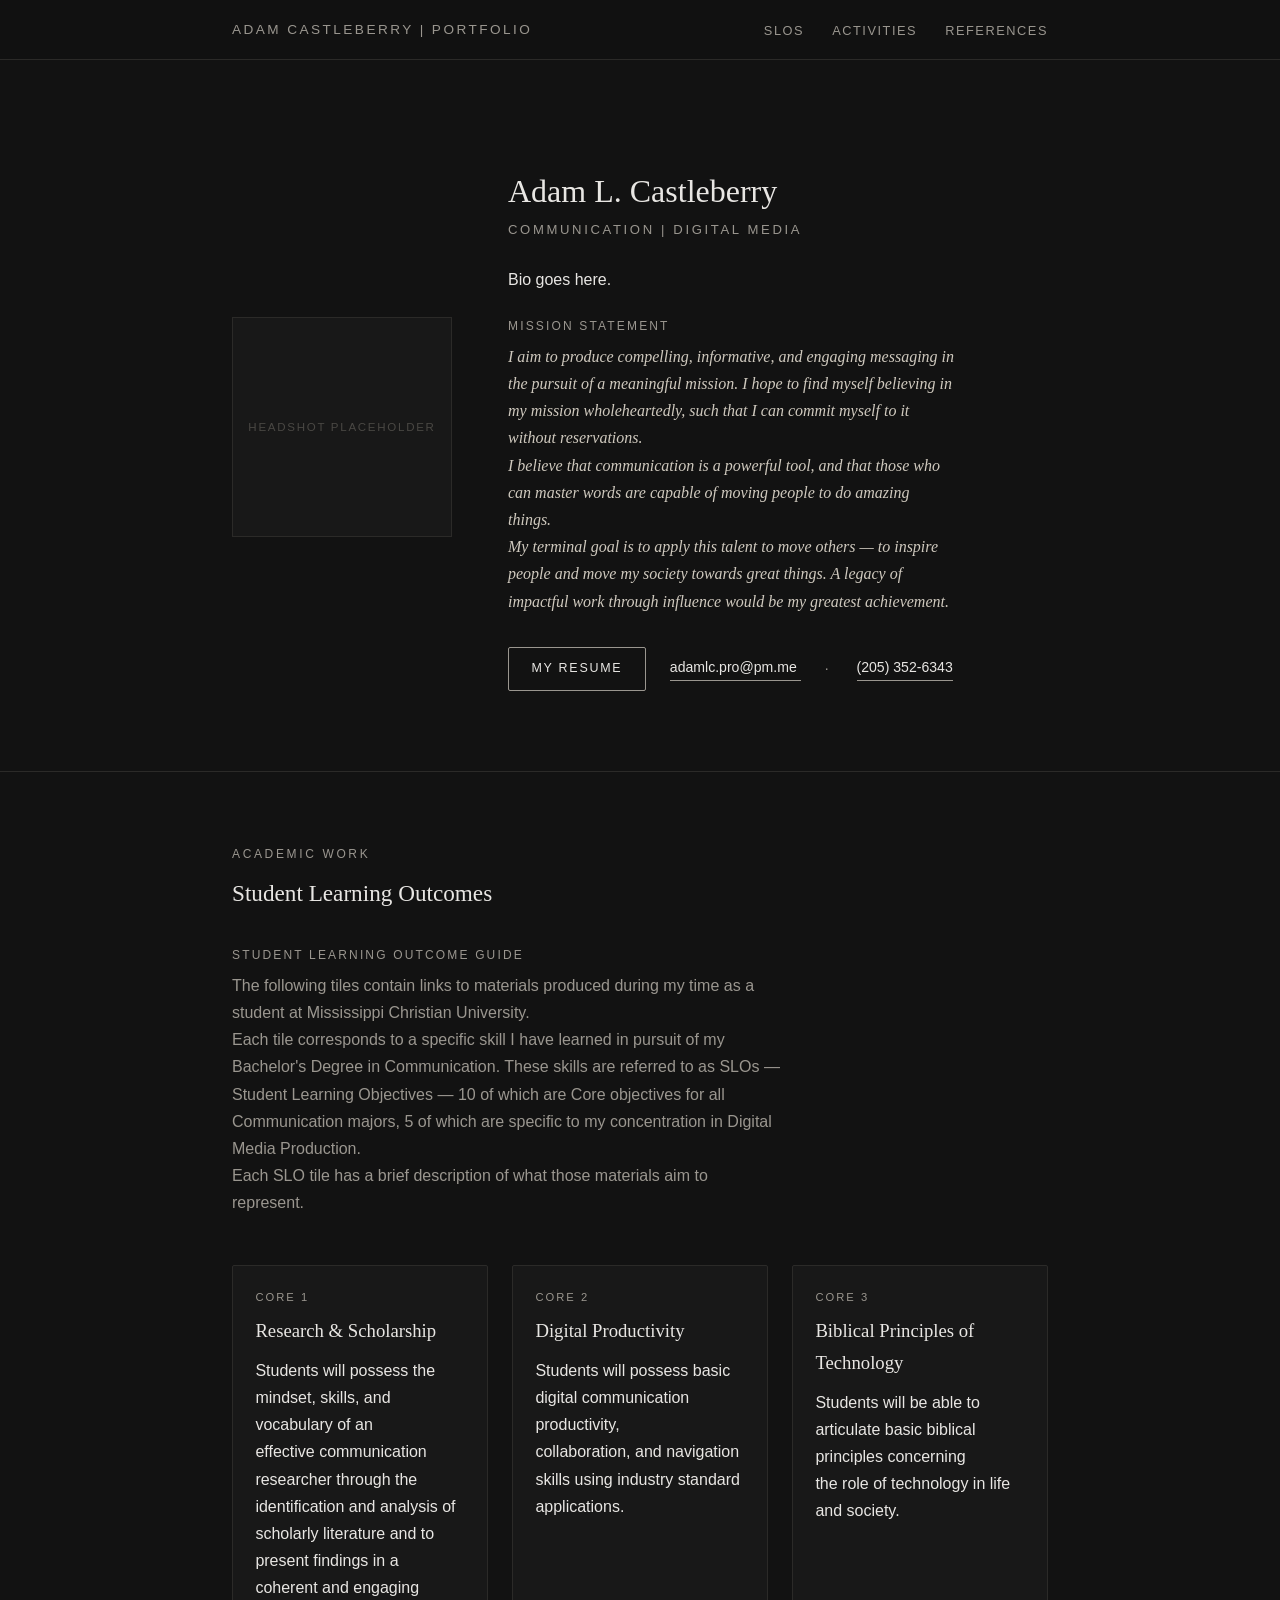
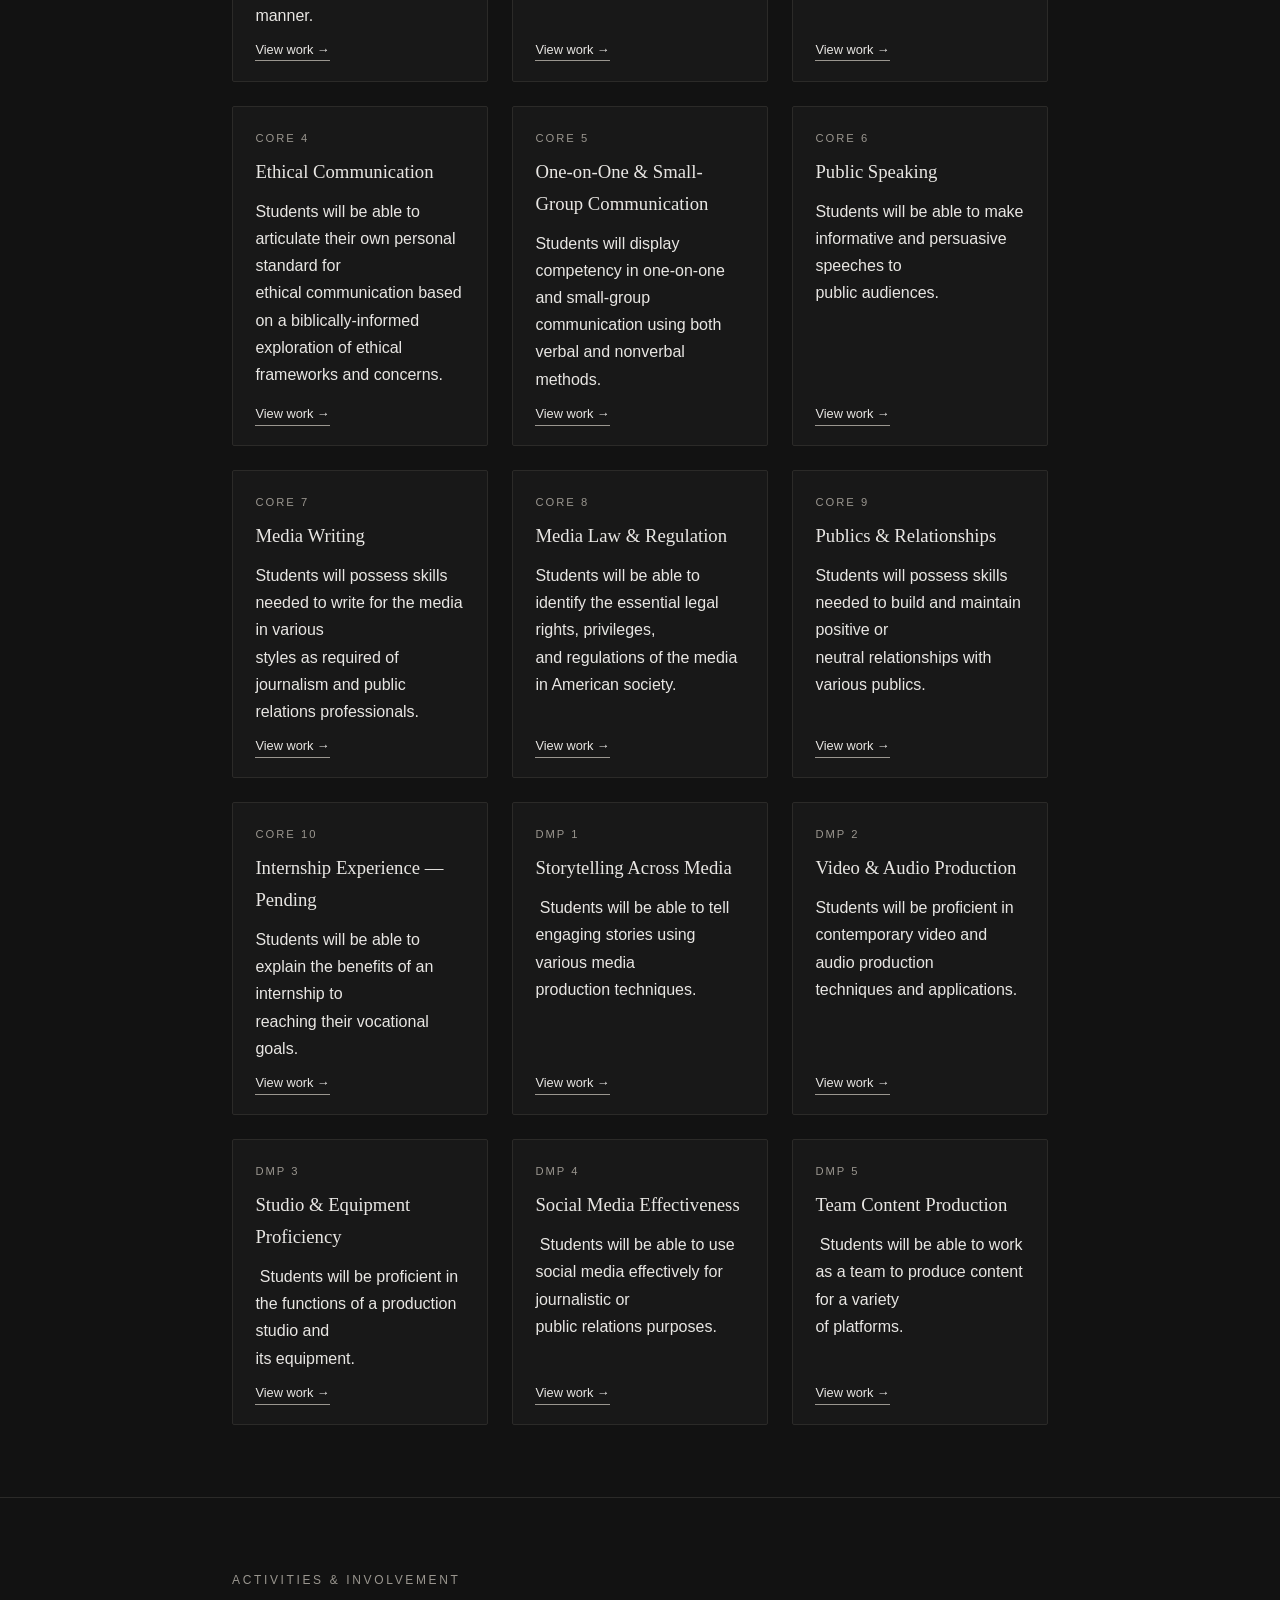
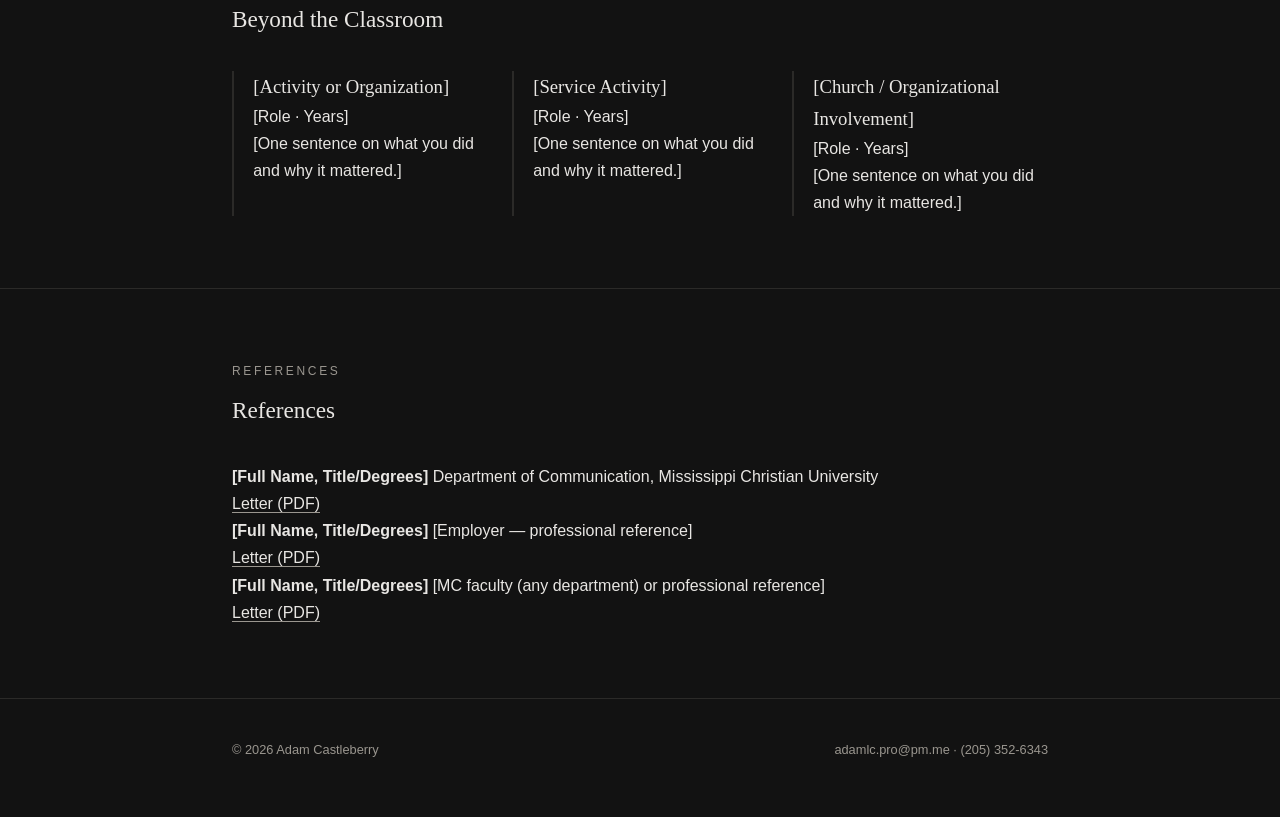
==== commit 7812a236: "Update index.html" ====
--- a/index.html
+++ b/index.html
@@ -1,5 +1,5 @@
-<!DOCTYPE html><html lang="en" data-ws-project="51df271f-6335-4d5e-a981-663c127bb4e9" data-ws-version="98" data-ws-last-published="2026-11-24T06:56:31.175Z"><head><link rel="stylesheet" type="text/css" href="assets/static/app_generated_index-6937cd5a.CsAWj9CS.css"><meta charSet="UTF-8"/><meta name="viewport" content="width=device-width,initial-scale=1"/><meta property="og:url" content="https://url/"/><meta property="og:title" content="Home"/><meta property="og:type" content="website"/><meta property="og:site_name" content="ADAM CASTLEBERRY | PORTFOLIO"/><title>Home</title><script type="application/ld+json">{
+<!DOCTYPE html><html lang="en" data-ws-project="51df271f-6335-4d5e-a981-663c127bb4e9" data-ws-version="98" data-ws-last-published="2026-11-24T06:56:31.175Z"><head><link rel="stylesheet" type="text/css" href="assets/static/app_generated_index-6937cd5a.CsAWj9CS.css"><meta charSet="UTF-8"/><meta name="viewport" content="width=device-width,initial-scale=1"/><meta property="og:url" content="https://alc-pro.github.io/portfolio/"/><meta property="og:title" content="Home"/><meta property="og:type" content="website"/><meta property="og:site_name" content="ADAM CASTLEBERRY | PORTFOLIO"/><title>Home</title><script type="application/ld+json">{
   "@context": "https://schema.org",
   "@type": "WebSite",
   "name": "ALC PORTFOLIO"
-}</script></head><body class="w-element"><div class="w-html-embed"><style>*{margin:0;padding:0;box-sizing:border-box}html{scroll-behavior:smooth}body{background:var(--bg);color:var(--text);font-family:"Inter",sans-serif;font-weight:300;line-height:1.7;-webkit-font-smoothing:antialiased}h1,h2,h3{font-family:"Libre Baskerville",serif;font-weight:400}a{color:var(--text);text-decoration:none;border-bottom:1px solid var(--muted);transition:border-color .2s,color .2s}a:hover{color:var(--accent);border-color:var(--accent)}nav{position:sticky;top:0;z-index:10;background:rgba(18,18,18,.92);backdrop-filter:blur(8px);border-bottom:1px solid var(--line)}nav ul{display:flex;gap:1.75rem;list-style:none}nav ul a{font-size:.8rem;letter-spacing:.12em;text-transform:uppercase;border:none;color:var(--muted)}nav ul a:hover{color:var(--text)}header{padding:6.5rem 0 5rem}.hero-text h1{font-size:clamp(1.9rem,4.5vw,2.6rem);line-height:1.25;margin-bottom:.35rem}section{padding:4.5rem 0;border-top:1px solid var(--line)}section h2{font-size:1.45rem;margin-bottom:2rem}.guide-intro p{color:var(--text)}.slo h3{font-size:.95rem;line-height:1.5;margin-bottom:.8rem;font-family:"Inter",sans-serif;font-weight:500}.slo p{font-size:.83rem;color:var(--muted);margin-bottom:.9rem}.ref-list li{padding:1.5rem 0;border-bottom:1px solid var(--line);display:flex;justify-content:space-between;align-items:center;gap:1.5rem;flex-wrap:wrap}.ref-list .who strong{display:block;font-weight:500;font-family:"Inter",sans-serif;font-size:1rem}.ref-list .who span{font-size:.85rem;color:var(--muted)}.ref-list a{font-size:.8rem;letter-spacing:.1em;text-transform:uppercase;white-space:nowrap}.act h3{font-size:.95rem;font-family:"Inter",sans-serif;font-weight:500;margin-bottom:.3rem}.act span{font-size:.78rem;color:var(--muted);letter-spacing:.08em;text-transform:uppercase;display:block;margin-bottom:.6rem}.act p{font-size:.85rem;color:var(--muted)}footer{border-top:1px solid var(--line);padding:2.5rem 0 3.5rem;font-size:.8rem;color:var(--muted)}footer .inner{display:flex;justify-content:space-between;flex-wrap:wrap;gap:1rem}footer a{color:var(--muted);border:none}footer a:hover{color:var(--text)}footer .sep{color:var(--muted)}@media (max-width:640px){nav ul{gap:1.1rem}}</style></div><nav class="w-element"><div class="w-element cmu17jj c1na0gfg c15tadc8 c1uxrc8a c1r39rcq c3a7wxo c1gi4pz8 c4sx5ya cjjnhza cn8x5vo ck0mhqu c1ea8a76 c1flzy4y cz6phyw c1a20ypt cy4elcc c10qryo c1mau36e c1tkjvnk"><a aria-current="page" class="w-element cpu7bc5 c1wgppvd c7n4vwn c1cnw38h cjmrkh7 active" href="#top">Adam Castleberry | Portfolio</a><ul class="w-element"><li class="w-element"><a aria-current="page" class="w-element active" href="#slos">SLOs</a></li><li class="w-element"><a aria-current="page" class="w-element active" href="#activities">Activities</a></li><li class="w-element"><a aria-current="page" class="w-element active" href="#references">References</a></li></ul></div></nav><header id="top" class="w-element"><div class="w-element cmu17jj c1na0gfg c15tadc8 c1uxrc8a c1r39rcq cmaam4i c1gi4pz8 cc3d32e cjjnhza cn8x5vo c1ea8a76 c150bnus c7e3ujh cbf41au c2hlaly c10qryo cx1czxm c1tkjvnk c1kjj4ez cuxd4sc"><div class="w-element c15dr771 c1fdmctg cznfqjb c129iewx cwpxpsp c1o21g1z cssqkbq cxi9r01 c13styo2 cmp7sl1 cn8x5vo c1ea8a76 cdkcopc czvgypz c198azkl c1gptnfx c7n4vwn csh9s5w c1jw5aje c9pmtzt c3rj10e">Headshot placeholder</div><div class="w-element cmq05f9 c19fmalz cdmor5e c1k7y5to"><h1 class="w-element">Adam L. Castleberry</h1><div class="w-element cy7wtq0 c3alt6o c7n4vwn c1cnw38h c1btdffz">Communication | Digital Media</div><p class="w-element cqpe60e ca244e8 c1bnwo0v">Bio goes here.</p><div class="w-element c1llkzi5 c1wgppvd c7n4vwn c1cnw38h c1olxevi">Mission Statement</div><p class="w-element c1yxy968 c1ihribo cqpe60e c7fqnbn c1gsjjua">I aim to produce compelling, informative, and engaging messaging in the pursuit of a meaningful mission. I hope to find myself believing in my mission wholeheartedly, such that I can commit myself to it without reservations. <br/>I believe that communication is a powerful tool, and that those who can master words are capable of moving people to do amazing things. <br/>My terminal goal is to apply this talent to move others — to inspire people and move my society towards great things. A legacy of impactful work through influence would be my greatest achievement. </p><div class="w-element cn8x5vo c1a3b0xh c1p0y3k9 cbf41au c1ea8a76 c7m1gpk"><a href="https://drive.proton.me/urls/RTRC1M2JS8#AJlbSB0Cewk2" class="w-element c1cmzq9d c11rnk1p cljcml2 c1n2b3zo cc3nd46 c1trreb4 c1vlx63l c7n4vwn c4pxmoy c1ek3fvp cim0bsb c14s1g33 c6eabpt c1f7lv6p c14slagy cdzzux1 c1p96ntf">My Resume</a><a href="mailto:adamlc.pro@pm.me" class="w-element">adamlc.pro@pm.me </a><span class="w-element c1cnw38h">· </span><a href="tel:+12053526343" class="w-element">(205) 352-6343</a></div></div></div></header><section id="slos" class="w-element"><div class="w-element cmu17jj c1na0gfg c15tadc8 c1uxrc8a c1r39rcq cmaam4i c1gi4pz8 cc3d32e cjjnhza c2hlaly c10qryo cx1czxm c1tkjvnk"><div class="w-element c1llkzi5 c6kncl5 c7n4vwn c1cnw38h c1dg81p1">Academic Work</div><h2 class="w-element">Student Learning Outcomes</h2><div class="w-element c1sdbk8k c1cnw38h c6ieq6r"><div class="w-element c1llkzi5 c1wgppvd c7n4vwn c1cnw38h c1olxevi">Student Learning Outcome Guide</div><p class="w-element">The following tiles contain links to materials produced during my time as a student at Mississippi Christian University. <br/>Each tile corresponds to a specific skill I have learned in pursuit of my Bachelor&#x27;s Degree in Communication. These skills are referred to as SLOs — Student Learning Objectives — 10 of which are Core objectives for all Communication majors, 5 of which are specific to my concentration in Digital Media Production.<br/>Each SLO tile has a brief description of what those materials aim to represent.</p></div><div class="w-element c1qmcdec cj2jx3v c1a3b0xh c1p0y3k9"><div class="w-element c129iewx cwpxpsp c1o21g1z cssqkbq cxi9r01 c13styo2 cmp7sl1 cbuqlcn cljcml2 c3lgyov cc3nd46 c4pxmoy c1ek3fvp cim0bsb c14s1g33 cn8x5vo c1v2gjpk csh9s5w c1jw5aje"><div class="w-element cdjfr7a c1wgppvd c1cnw38h c7n4vwn c1q1u1h5">Core 1</div><h3 class="w-element">Research &amp; Scholarship</h3><p class="w-element c1d5nod4 cexybon">Students will possess the mindset, skills, and vocabulary of an<br/>effective communication researcher through the identification and analysis of<br/>scholarly literature and to present findings in a coherent and engaging manner.</p><div class="w-element ckrt5jc cl6hhn0 cn8x5vo cte51ao cc3ofjd cbf41au"><a class="w-element" href="[link]">View work →</a></div></div><div class="w-element c129iewx cwpxpsp c1o21g1z cssqkbq cxi9r01 c13styo2 cmp7sl1 cbuqlcn cljcml2 c3lgyov cc3nd46 c4pxmoy c1ek3fvp cim0bsb c14s1g33 cn8x5vo c1v2gjpk csh9s5w c1jw5aje"><div class="w-element cdjfr7a c1wgppvd c1cnw38h c7n4vwn c1q1u1h5">Core 2</div><h3 class="w-element">Digital Productivity</h3><p class="w-element cexybon c1d5nod4">Students will possess basic digital communication productivity,<br/>collaboration, and navigation skills using industry standard applications.</p><div class="w-element ckrt5jc cl6hhn0 cn8x5vo cte51ao cc3ofjd cbf41au"><a class="w-element" href="[link]">View work →</a></div></div><div class="w-element c129iewx cwpxpsp c1o21g1z cssqkbq cxi9r01 c13styo2 cmp7sl1 cbuqlcn cljcml2 c3lgyov cc3nd46 c4pxmoy c1ek3fvp cim0bsb c14s1g33 cn8x5vo c1v2gjpk csh9s5w c1jw5aje"><div class="w-element cdjfr7a c1wgppvd c1cnw38h c7n4vwn c1q1u1h5">Core 3</div><h3 class="w-element">Biblical Principles of Technology</h3><p class="w-element cexybon c1d5nod4">Students will be able to articulate basic biblical principles concerning<br/>the role of technology in life and society.</p><div class="w-element ckrt5jc cl6hhn0 cn8x5vo cte51ao cc3ofjd cbf41au"><a class="w-element" href="[link]">View work →</a></div></div><div class="w-element c129iewx cwpxpsp c1o21g1z cssqkbq cxi9r01 c13styo2 cmp7sl1 cbuqlcn cljcml2 c3lgyov cc3nd46 c4pxmoy c1ek3fvp cim0bsb c14s1g33 cn8x5vo c1v2gjpk csh9s5w c1jw5aje"><div class="w-element cdjfr7a c1wgppvd c1cnw38h c7n4vwn c1q1u1h5">Core 4</div><h3 class="w-element">Ethical Communication</h3><p class="w-element cexybon c1d5nod4">Students will be able to articulate their own personal standard for<br/>ethical communication based on a biblically-informed exploration of ethical<br/>frameworks and concerns.</p><div class="w-element ckrt5jc cl6hhn0 cn8x5vo cte51ao cc3ofjd cbf41au"><a class="w-element" href="[link]">View work →</a></div></div><div class="w-element c129iewx cwpxpsp c1o21g1z cssqkbq cxi9r01 c13styo2 cmp7sl1 cbuqlcn cljcml2 c3lgyov cc3nd46 c4pxmoy c1ek3fvp cim0bsb c14s1g33 cn8x5vo c1v2gjpk csh9s5w c1jw5aje"><div class="w-element cdjfr7a c1wgppvd c1cnw38h c7n4vwn c1q1u1h5">Core 5</div><h3 class="w-element">One-on-One &amp; Small-Group Communication</h3><p class="w-element cexybon c1d5nod4">Students will display competency in one-on-one and small-group<br/>communication using both verbal and nonverbal methods.</p><div class="w-element ckrt5jc cl6hhn0 cn8x5vo cte51ao cc3ofjd cbf41au"><a class="w-element" href="[link]">View work →</a></div></div><div class="w-element c129iewx cwpxpsp c1o21g1z cssqkbq cxi9r01 c13styo2 cmp7sl1 cbuqlcn cljcml2 c3lgyov cc3nd46 c4pxmoy c1ek3fvp cim0bsb c14s1g33 cn8x5vo c1v2gjpk csh9s5w c1jw5aje"><div class="w-element cdjfr7a c1wgppvd c1cnw38h c7n4vwn c1q1u1h5">Core 6</div><h3 class="w-element">Public Speaking</h3><p class="w-element cexybon c1d5nod4">Students will be able to make informative and persuasive speeches to<br/>public audiences.</p><div class="w-element ckrt5jc cl6hhn0 cn8x5vo cte51ao cc3ofjd cbf41au"><a class="w-element" href="[link]">View work →</a></div></div><div class="w-element c129iewx cwpxpsp c1o21g1z cssqkbq cxi9r01 c13styo2 cmp7sl1 cbuqlcn cljcml2 c3lgyov cc3nd46 c4pxmoy c1ek3fvp cim0bsb c14s1g33 cn8x5vo c1v2gjpk csh9s5w c1jw5aje"><div class="w-element cdjfr7a c1wgppvd c1cnw38h c7n4vwn c1q1u1h5">Core 7</div><h3 class="w-element">Media Writing</h3><p class="w-element cexybon c1d5nod4">Students will possess skills needed to write for the media in various<br/>styles as required of journalism and public relations professionals.</p><div class="w-element ckrt5jc cl6hhn0 cn8x5vo cte51ao cc3ofjd cbf41au"><a class="w-element" href="[link]">View work →</a></div></div><div class="w-element c129iewx cwpxpsp c1o21g1z cssqkbq cxi9r01 c13styo2 cmp7sl1 cbuqlcn cljcml2 c3lgyov cc3nd46 c4pxmoy c1ek3fvp cim0bsb c14s1g33 cn8x5vo c1v2gjpk csh9s5w c1jw5aje"><div class="w-element cdjfr7a c1wgppvd c1cnw38h c7n4vwn c1q1u1h5">Core 8</div><h3 class="w-element">Media Law &amp; Regulation</h3><p class="w-element c1d5nod4 cexybon">Students will be able to identify the essential legal rights, privileges,<br/>and regulations of the media in American society.</p><div class="w-element ckrt5jc cl6hhn0 cn8x5vo cte51ao cc3ofjd cbf41au"><a class="w-element" href="[link]">View work →</a></div></div><div class="w-element c129iewx cwpxpsp c1o21g1z cssqkbq cxi9r01 c13styo2 cmp7sl1 cbuqlcn cljcml2 c3lgyov cc3nd46 c4pxmoy c1ek3fvp cim0bsb c14s1g33 cn8x5vo c1v2gjpk csh9s5w c1jw5aje"><div class="w-element cdjfr7a c1wgppvd c1cnw38h c7n4vwn c1q1u1h5">Core 9</div><h3 class="w-element">Publics &amp; Relationships</h3><p class="w-element cexybon c1d5nod4">Students will possess skills needed to build and maintain positive or<br/>neutral relationships with various publics.</p><div class="w-element ckrt5jc cl6hhn0 cn8x5vo cte51ao cc3ofjd cbf41au"><a class="w-element" href="[link]">View work →</a></div></div><div class="w-element c129iewx cwpxpsp c1o21g1z cssqkbq cxi9r01 c13styo2 cmp7sl1 cbuqlcn cljcml2 c3lgyov cc3nd46 c4pxmoy c1ek3fvp cim0bsb c14s1g33 cn8x5vo c1v2gjpk csh9s5w c1jw5aje"><div class="w-element cdjfr7a c1wgppvd c1cnw38h c7n4vwn c1q1u1h5">Core 10</div><h3 class="w-element">Internship Experience — Pending</h3><p class="w-element c1d5nod4 cexybon">Students will be able to explain the benefits of an internship to<br/>reaching their vocational goals.</p><div class="w-element ckrt5jc cl6hhn0 cn8x5vo cte51ao cc3ofjd cbf41au"><a class="w-element" href="[link]">View work →</a></div></div><div class="w-element c129iewx cwpxpsp c1o21g1z cssqkbq cxi9r01 c13styo2 cmp7sl1 cbuqlcn cljcml2 c3lgyov cc3nd46 c4pxmoy c1ek3fvp cim0bsb c14s1g33 cn8x5vo c1v2gjpk csh9s5w c1jw5aje"><div class="w-element cdjfr7a c1wgppvd c1cnw38h c7n4vwn c1q1u1h5">DMP 1</div><h3 class="w-element">Storytelling Across Media</h3><p class="w-element cexybon c1d5nod4"> Students will be able to tell engaging stories using various media<br/>production techniques.</p><div class="w-element ckrt5jc cl6hhn0 cn8x5vo cte51ao cc3ofjd cbf41au"><a class="w-element" href="[link]">View work →</a></div></div><div class="w-element c129iewx cwpxpsp c1o21g1z cssqkbq cxi9r01 c13styo2 cmp7sl1 cbuqlcn cljcml2 c3lgyov cc3nd46 c4pxmoy c1ek3fvp cim0bsb c14s1g33 cn8x5vo c1v2gjpk csh9s5w c1jw5aje"><div class="w-element cdjfr7a c1wgppvd c1cnw38h c7n4vwn c1q1u1h5">DMP 2</div><h3 class="w-element">Video &amp; Audio Production</h3><p class="w-element cexybon c1d5nod4">Students will be proficient in contemporary video and audio production<br/>techniques and applications.</p><div class="w-element ckrt5jc cl6hhn0 cn8x5vo cte51ao cc3ofjd cbf41au"><a class="w-element" href="[link]">View work →</a></div></div><div class="w-element c129iewx cwpxpsp c1o21g1z cssqkbq cxi9r01 c13styo2 cmp7sl1 cbuqlcn cljcml2 c3lgyov cc3nd46 c4pxmoy c1ek3fvp cim0bsb c14s1g33 cn8x5vo c1v2gjpk csh9s5w c1jw5aje"><div class="w-element cdjfr7a c1wgppvd c1cnw38h c7n4vwn c1q1u1h5">DMP 3</div><h3 class="w-element">Studio &amp; Equipment Proficiency</h3><p class="w-element cexybon c1d5nod4"> Students will be proficient in the functions of a production studio and<br/>its equipment.</p><div class="w-element ckrt5jc cl6hhn0 cn8x5vo cte51ao cc3ofjd cbf41au"><a class="w-element" href="[link]">View work →</a></div></div><div class="w-element c129iewx cwpxpsp c1o21g1z cssqkbq cxi9r01 c13styo2 cmp7sl1 cbuqlcn cljcml2 c3lgyov cc3nd46 c4pxmoy c1ek3fvp cim0bsb c14s1g33 cn8x5vo c1v2gjpk csh9s5w c1jw5aje"><div class="w-element cdjfr7a c1wgppvd c1cnw38h c7n4vwn c1q1u1h5">DMP 4</div><h3 class="w-element">Social Media Effectiveness</h3><p class="w-element cexybon c1d5nod4"> Students will be able to use social media effectively for journalistic or<br/>public relations purposes.</p><div class="w-element ckrt5jc cl6hhn0 cn8x5vo cte51ao cc3ofjd cbf41au"><a class="w-element" href="[link]">View work →</a></div></div><div class="w-element c129iewx cwpxpsp c1o21g1z cssqkbq cxi9r01 c13styo2 cmp7sl1 cbuqlcn cljcml2 c3lgyov cc3nd46 c4pxmoy c1ek3fvp cim0bsb c14s1g33 cn8x5vo c1v2gjpk csh9s5w c1jw5aje"><div class="w-element cdjfr7a c1wgppvd c1cnw38h c7n4vwn c1q1u1h5">DMP 5</div><h3 class="w-element">Team Content Production</h3><p class="w-element cexybon c1d5nod4"> Students will be able to work as a team to produce content for a variety<br/>of platforms.</p><div class="w-element ckrt5jc cl6hhn0 cn8x5vo cte51ao cc3ofjd cbf41au"><a class="w-element" href="[link]">View work →</a></div></div></div></div></section><section id="activities" class="w-element"><div class="w-element cmu17jj c1na0gfg c15tadc8 c1uxrc8a c1r39rcq cmaam4i c1gi4pz8 cc3d32e cjjnhza c2hlaly c10qryo cx1czxm c1tkjvnk"><div class="w-element c1llkzi5 c6kncl5 c7n4vwn c1cnw38h c1dg81p1">Activities &amp; Involvement</div><h2 class="w-element">Beyond the Classroom</h2><div class="w-element c1qmcdec cj2jx3v c1a3b0xh c1p0y3k9"><div class="w-element c11nqgv2 cr03sls"><h3 class="w-element">[Activity or Organization]</h3><span class="w-element">[Role · Years]</span><p class="w-element">[One sentence on what you did and why it mattered.]</p></div><div class="w-element c11nqgv2 cr03sls"><h3 class="w-element">[Service Activity]</h3><span class="w-element">[Role · Years]</span><p class="w-element">[One sentence on what you did and why it mattered.]</p></div><div class="w-element c11nqgv2 cr03sls"><h3 class="w-element">[Church / Organizational Involvement]</h3><span class="w-element">[Role · Years]</span><p class="w-element">[One sentence on what you did and why it mattered.]</p></div></div></div></section><section id="references" class="w-element"><div class="w-element cmu17jj c1na0gfg c15tadc8 c1uxrc8a c1r39rcq cmaam4i c1gi4pz8 cc3d32e cjjnhza c2hlaly c10qryo cx1czxm c1tkjvnk"><div class="w-element c1llkzi5 c6kncl5 c7n4vwn c1cnw38h c1dg81p1">References</div><h2 class="w-element">References</h2><ul class="w-element cgv106y cz81g7p c1m07t85"><li class="w-element"><div class="w-element who"><strong class="w-element">[Full Name, Title/Degrees] </strong><span class="w-element">Department of Communication, Mississippi Christian University</span></div><a class="w-element" href="[letter-placeholder.pdf]">Letter (PDF)</a></li><li class="w-element"><div class="w-element who"><strong class="w-element">[Full Name, Title/Degrees] </strong><span class="w-element">[Employer — professional reference]</span></div><a class="w-element" href="[letter-placeholder.pdf]">Letter (PDF)</a></li><li class="w-element"><div class="w-element who"><strong class="w-element">[Full Name, Title/Degrees] </strong><span class="w-element">[MC faculty (any department) or professional reference]</span></div><a class="w-element" href="[letter-placeholder.pdf]">Letter (PDF)</a></li></ul></div></section><footer class="w-element"><div class="w-element cmu17jj c1na0gfg c15tadc8 c1uxrc8a c1r39rcq cmaam4i c1gi4pz8 cc3d32e cjjnhza c2hlaly c10qryo cx1czxm c1tkjvnk inner"><span class="w-element">© 2026 Adam Castleberry </span><span class="w-element"><a href="mailto:adamlc.pro@pm.me" class="w-element">adamlc.pro@pm.me </a><span class="w-element sep">· </span><a href="tel:+12053526343" class="w-element">(205) 352-6343</a></span></div></footer><script id="vike_pageContext" type="application/json">{"pageId":"\/pages\/index","routeParams":{},"data":{"url":"https:\/\/url\/","system":{"params":{},"search":{},"origin":"https:\/\/url","pathname":"\/"},"resources":{},"pageMeta":{"title":"Home","description":"!undefined","excludePageFromSearch":"!undefined","language":"!undefined","socialImageAssetName":"!undefined","socialImageUrl":"!undefined","status":"!undefined","redirect":"!undefined","content":"!undefined","custom":[]}}}</script><script id="vike_globalContext" type="application/json">{}</script><script src="assets/entries/entry-server-routing.DWs7pHSf.js" type="module" async></script><link rel="modulepreload" href="/assets/entries/pages_index.D3aQDm7s.js" as="script" type="text/javascript"></body></html>
+}</script></head><body class="w-element"><div class="w-html-embed"><style>*{margin:0;padding:0;box-sizing:border-box}html{scroll-behavior:smooth}body{background:var(--bg);color:var(--text);font-family:"Inter",sans-serif;font-weight:300;line-height:1.7;-webkit-font-smoothing:antialiased}h1,h2,h3{font-family:"Libre Baskerville",serif;font-weight:400}a{color:var(--text);text-decoration:none;border-bottom:1px solid var(--muted);transition:border-color .2s,color .2s}a:hover{color:var(--accent);border-color:var(--accent)}nav{position:sticky;top:0;z-index:10;background:rgba(18,18,18,.92);backdrop-filter:blur(8px);border-bottom:1px solid var(--line)}nav ul{display:flex;gap:1.75rem;list-style:none}nav ul a{font-size:.8rem;letter-spacing:.12em;text-transform:uppercase;border:none;color:var(--muted)}nav ul a:hover{color:var(--text)}header{padding:6.5rem 0 5rem}.hero-text h1{font-size:clamp(1.9rem,4.5vw,2.6rem);line-height:1.25;margin-bottom:.35rem}section{padding:4.5rem 0;border-top:1px solid var(--line)}section h2{font-size:1.45rem;margin-bottom:2rem}.guide-intro p{color:var(--text)}.slo h3{font-size:.95rem;line-height:1.5;margin-bottom:.8rem;font-family:"Inter",sans-serif;font-weight:500}.slo p{font-size:.83rem;color:var(--muted);margin-bottom:.9rem}.ref-list li{padding:1.5rem 0;border-bottom:1px solid var(--line);display:flex;justify-content:space-between;align-items:center;gap:1.5rem;flex-wrap:wrap}.ref-list .who strong{display:block;font-weight:500;font-family:"Inter",sans-serif;font-size:1rem}.ref-list .who span{font-size:.85rem;color:var(--muted)}.ref-list a{font-size:.8rem;letter-spacing:.1em;text-transform:uppercase;white-space:nowrap}.act h3{font-size:.95rem;font-family:"Inter",sans-serif;font-weight:500;margin-bottom:.3rem}.act span{font-size:.78rem;color:var(--muted);letter-spacing:.08em;text-transform:uppercase;display:block;margin-bottom:.6rem}.act p{font-size:.85rem;color:var(--muted)}footer{border-top:1px solid var(--line);padding:2.5rem 0 3.5rem;font-size:.8rem;color:var(--muted)}footer .inner{display:flex;justify-content:space-between;flex-wrap:wrap;gap:1rem}footer a{color:var(--muted);border:none}footer a:hover{color:var(--text)}footer .sep{color:var(--muted)}@media (max-width:640px){nav ul{gap:1.1rem}}</style></div><nav class="w-element"><div class="w-element cmu17jj c1na0gfg c15tadc8 c1uxrc8a c1r39rcq c3a7wxo c1gi4pz8 c4sx5ya cjjnhza cn8x5vo ck0mhqu c1ea8a76 c1flzy4y cz6phyw c1a20ypt cy4elcc c10qryo c1mau36e c1tkjvnk"><a aria-current="page" class="w-element cpu7bc5 c1wgppvd c7n4vwn c1cnw38h cjmrkh7 active" href="#top">Adam Castleberry | Portfolio</a><ul class="w-element"><li class="w-element"><a aria-current="page" class="w-element active" href="#slos">SLOs</a></li><li class="w-element"><a aria-current="page" class="w-element active" href="#activities">Activities</a></li><li class="w-element"><a aria-current="page" class="w-element active" href="#references">References</a></li></ul></div></nav><header id="top" class="w-element"><div class="w-element cmu17jj c1na0gfg c15tadc8 c1uxrc8a c1r39rcq cmaam4i c1gi4pz8 cc3d32e cjjnhza cn8x5vo c1ea8a76 c150bnus c7e3ujh cbf41au c2hlaly c10qryo cx1czxm c1tkjvnk c1kjj4ez cuxd4sc"><div class="w-element c15dr771 c1fdmctg cznfqjb c129iewx cwpxpsp c1o21g1z cssqkbq cxi9r01 c13styo2 cmp7sl1 cn8x5vo c1ea8a76 cdkcopc czvgypz c198azkl c1gptnfx c7n4vwn csh9s5w c1jw5aje c9pmtzt c3rj10e">Headshot placeholder</div><div class="w-element cmq05f9 c19fmalz cdmor5e c1k7y5to"><h1 class="w-element">Adam L. Castleberry</h1><div class="w-element cy7wtq0 c3alt6o c7n4vwn c1cnw38h c1btdffz">Communication | Digital Media</div><p class="w-element cqpe60e ca244e8 c1bnwo0v">Bio goes here.</p><div class="w-element c1llkzi5 c1wgppvd c7n4vwn c1cnw38h c1olxevi">Mission Statement</div><p class="w-element c1yxy968 c1ihribo cqpe60e c7fqnbn c1gsjjua">I aim to produce compelling, informative, and engaging messaging in the pursuit of a meaningful mission. I hope to find myself believing in my mission wholeheartedly, such that I can commit myself to it without reservations. <br/>I believe that communication is a powerful tool, and that those who can master words are capable of moving people to do amazing things. <br/>My terminal goal is to apply this talent to move others — to inspire people and move my society towards great things. A legacy of impactful work through influence would be my greatest achievement. </p><div class="w-element cn8x5vo c1a3b0xh c1p0y3k9 cbf41au c1ea8a76 c7m1gpk"><a href="https://drive.proton.me/urls/RTRC1M2JS8#AJlbSB0Cewk2" target="_blank" rel="noopener" class="w-element c1cmzq9d c11rnk1p cljcml2 c1n2b3zo cc3nd46 c1trreb4 c1vlx63l c7n4vwn c4pxmoy c1ek3fvp cim0bsb c14s1g33 c6eabpt c1f7lv6p c14slagy cdzzux1 c1p96ntf">My Resume</a><a href="mailto:adamlc.pro@pm.me" class="w-element">adamlc.pro@pm.me </a><span class="w-element c1cnw38h">· </span><a href="tel:+12053526343" class="w-element">(205) 352-6343</a></div></div></div></header><section id="slos" class="w-element"><div class="w-element cmu17jj c1na0gfg c15tadc8 c1uxrc8a c1r39rcq cmaam4i c1gi4pz8 cc3d32e cjjnhza c2hlaly c10qryo cx1czxm c1tkjvnk"><div class="w-element c1llkzi5 c6kncl5 c7n4vwn c1cnw38h c1dg81p1">Academic Work</div><h2 class="w-element">Student Learning Outcomes</h2><div class="w-element c1sdbk8k c1cnw38h c6ieq6r"><div class="w-element c1llkzi5 c1wgppvd c7n4vwn c1cnw38h c1olxevi">Student Learning Outcome Guide</div><p class="w-element">The following tiles contain links to materials produced during my time as a student at Mississippi Christian University. <br/>Each tile corresponds to a specific skill I have learned in pursuit of my Bachelor&#x27;s Degree in Communication. These skills are referred to as SLOs — Student Learning Objectives — 10 of which are Core objectives for all Communication majors, 5 of which are specific to my concentration in Digital Media Production.<br/>Each SLO tile has a brief description of what those materials aim to represent.</p></div><div class="w-element c1qmcdec cj2jx3v c1a3b0xh c1p0y3k9"><div class="w-element c129iewx cwpxpsp c1o21g1z cssqkbq cxi9r01 c13styo2 cmp7sl1 cbuqlcn cljcml2 c3lgyov cc3nd46 c4pxmoy c1ek3fvp cim0bsb c14s1g33 cn8x5vo c1v2gjpk csh9s5w c1jw5aje"><div class="w-element cdjfr7a c1wgppvd c1cnw38h c7n4vwn c1q1u1h5">Core 1</div><h3 class="w-element">Research &amp; Scholarship</h3><p class="w-element c1d5nod4 cexybon">Students will possess the mindset, skills, and vocabulary of an<br/>effective communication researcher through the identification and analysis of<br/>scholarly literature and to present findings in a coherent and engaging manner.</p><div class="w-element ckrt5jc cl6hhn0 cn8x5vo cte51ao cc3ofjd cbf41au"><a class="w-element" href="[link]">View work →</a></div></div><div class="w-element c129iewx cwpxpsp c1o21g1z cssqkbq cxi9r01 c13styo2 cmp7sl1 cbuqlcn cljcml2 c3lgyov cc3nd46 c4pxmoy c1ek3fvp cim0bsb c14s1g33 cn8x5vo c1v2gjpk csh9s5w c1jw5aje"><div class="w-element cdjfr7a c1wgppvd c1cnw38h c7n4vwn c1q1u1h5">Core 2</div><h3 class="w-element">Digital Productivity</h3><p class="w-element cexybon c1d5nod4">Students will possess basic digital communication productivity,<br/>collaboration, and navigation skills using industry standard applications.</p><div class="w-element ckrt5jc cl6hhn0 cn8x5vo cte51ao cc3ofjd cbf41au"><a class="w-element" href="[link]">View work →</a></div></div><div class="w-element c129iewx cwpxpsp c1o21g1z cssqkbq cxi9r01 c13styo2 cmp7sl1 cbuqlcn cljcml2 c3lgyov cc3nd46 c4pxmoy c1ek3fvp cim0bsb c14s1g33 cn8x5vo c1v2gjpk csh9s5w c1jw5aje"><div class="w-element cdjfr7a c1wgppvd c1cnw38h c7n4vwn c1q1u1h5">Core 3</div><h3 class="w-element">Biblical Principles of Technology</h3><p class="w-element cexybon c1d5nod4">Students will be able to articulate basic biblical principles concerning<br/>the role of technology in life and society.</p><div class="w-element ckrt5jc cl6hhn0 cn8x5vo cte51ao cc3ofjd cbf41au"><a class="w-element" href="[link]">View work →</a></div></div><div class="w-element c129iewx cwpxpsp c1o21g1z cssqkbq cxi9r01 c13styo2 cmp7sl1 cbuqlcn cljcml2 c3lgyov cc3nd46 c4pxmoy c1ek3fvp cim0bsb c14s1g33 cn8x5vo c1v2gjpk csh9s5w c1jw5aje"><div class="w-element cdjfr7a c1wgppvd c1cnw38h c7n4vwn c1q1u1h5">Core 4</div><h3 class="w-element">Ethical Communication</h3><p class="w-element cexybon c1d5nod4">Students will be able to articulate their own personal standard for<br/>ethical communication based on a biblically-informed exploration of ethical<br/>frameworks and concerns.</p><div class="w-element ckrt5jc cl6hhn0 cn8x5vo cte51ao cc3ofjd cbf41au"><a class="w-element" href="[link]">View work →</a></div></div><div class="w-element c129iewx cwpxpsp c1o21g1z cssqkbq cxi9r01 c13styo2 cmp7sl1 cbuqlcn cljcml2 c3lgyov cc3nd46 c4pxmoy c1ek3fvp cim0bsb c14s1g33 cn8x5vo c1v2gjpk csh9s5w c1jw5aje"><div class="w-element cdjfr7a c1wgppvd c1cnw38h c7n4vwn c1q1u1h5">Core 5</div><h3 class="w-element">One-on-One &amp; Small-Group Communication</h3><p class="w-element cexybon c1d5nod4">Students will display competency in one-on-one and small-group<br/>communication using both verbal and nonverbal methods.</p><div class="w-element ckrt5jc cl6hhn0 cn8x5vo cte51ao cc3ofjd cbf41au"><a class="w-element" href="[link]">View work →</a></div></div><div class="w-element c129iewx cwpxpsp c1o21g1z cssqkbq cxi9r01 c13styo2 cmp7sl1 cbuqlcn cljcml2 c3lgyov cc3nd46 c4pxmoy c1ek3fvp cim0bsb c14s1g33 cn8x5vo c1v2gjpk csh9s5w c1jw5aje"><div class="w-element cdjfr7a c1wgppvd c1cnw38h c7n4vwn c1q1u1h5">Core 6</div><h3 class="w-element">Public Speaking</h3><p class="w-element cexybon c1d5nod4">Students will be able to make informative and persuasive speeches to<br/>public audiences.</p><div class="w-element ckrt5jc cl6hhn0 cn8x5vo cte51ao cc3ofjd cbf41au"><a class="w-element" href="[link]">View work →</a></div></div><div class="w-element c129iewx cwpxpsp c1o21g1z cssqkbq cxi9r01 c13styo2 cmp7sl1 cbuqlcn cljcml2 c3lgyov cc3nd46 c4pxmoy c1ek3fvp cim0bsb c14s1g33 cn8x5vo c1v2gjpk csh9s5w c1jw5aje"><div class="w-element cdjfr7a c1wgppvd c1cnw38h c7n4vwn c1q1u1h5">Core 7</div><h3 class="w-element">Media Writing</h3><p class="w-element cexybon c1d5nod4">Students will possess skills needed to write for the media in various<br/>styles as required of journalism and public relations professionals.</p><div class="w-element ckrt5jc cl6hhn0 cn8x5vo cte51ao cc3ofjd cbf41au"><a class="w-element" href="[link]">View work →</a></div></div><div class="w-element c129iewx cwpxpsp c1o21g1z cssqkbq cxi9r01 c13styo2 cmp7sl1 cbuqlcn cljcml2 c3lgyov cc3nd46 c4pxmoy c1ek3fvp cim0bsb c14s1g33 cn8x5vo c1v2gjpk csh9s5w c1jw5aje"><div class="w-element cdjfr7a c1wgppvd c1cnw38h c7n4vwn c1q1u1h5">Core 8</div><h3 class="w-element">Media Law &amp; Regulation</h3><p class="w-element c1d5nod4 cexybon">Students will be able to identify the essential legal rights, privileges,<br/>and regulations of the media in American society.</p><div class="w-element ckrt5jc cl6hhn0 cn8x5vo cte51ao cc3ofjd cbf41au"><a class="w-element" href="[link]">View work →</a></div></div><div class="w-element c129iewx cwpxpsp c1o21g1z cssqkbq cxi9r01 c13styo2 cmp7sl1 cbuqlcn cljcml2 c3lgyov cc3nd46 c4pxmoy c1ek3fvp cim0bsb c14s1g33 cn8x5vo c1v2gjpk csh9s5w c1jw5aje"><div class="w-element cdjfr7a c1wgppvd c1cnw38h c7n4vwn c1q1u1h5">Core 9</div><h3 class="w-element">Publics &amp; Relationships</h3><p class="w-element cexybon c1d5nod4">Students will possess skills needed to build and maintain positive or<br/>neutral relationships with various publics.</p><div class="w-element ckrt5jc cl6hhn0 cn8x5vo cte51ao cc3ofjd cbf41au"><a class="w-element" href="[link]">View work →</a></div></div><div class="w-element c129iewx cwpxpsp c1o21g1z cssqkbq cxi9r01 c13styo2 cmp7sl1 cbuqlcn cljcml2 c3lgyov cc3nd46 c4pxmoy c1ek3fvp cim0bsb c14s1g33 cn8x5vo c1v2gjpk csh9s5w c1jw5aje"><div class="w-element cdjfr7a c1wgppvd c1cnw38h c7n4vwn c1q1u1h5">Core 10</div><h3 class="w-element">Internship Experience — Pending</h3><p class="w-element c1d5nod4 cexybon">Students will be able to explain the benefits of an internship to<br/>reaching their vocational goals.</p><div class="w-element ckrt5jc cl6hhn0 cn8x5vo cte51ao cc3ofjd cbf41au"><a class="w-element" href="[link]">View work →</a></div></div><div class="w-element c129iewx cwpxpsp c1o21g1z cssqkbq cxi9r01 c13styo2 cmp7sl1 cbuqlcn cljcml2 c3lgyov cc3nd46 c4pxmoy c1ek3fvp cim0bsb c14s1g33 cn8x5vo c1v2gjpk csh9s5w c1jw5aje"><div class="w-element cdjfr7a c1wgppvd c1cnw38h c7n4vwn c1q1u1h5">DMP 1</div><h3 class="w-element">Storytelling Across Media</h3><p class="w-element cexybon c1d5nod4"> Students will be able to tell engaging stories using various media<br/>production techniques.</p><div class="w-element ckrt5jc cl6hhn0 cn8x5vo cte51ao cc3ofjd cbf41au"><a class="w-element" href="[link]">View work →</a></div></div><div class="w-element c129iewx cwpxpsp c1o21g1z cssqkbq cxi9r01 c13styo2 cmp7sl1 cbuqlcn cljcml2 c3lgyov cc3nd46 c4pxmoy c1ek3fvp cim0bsb c14s1g33 cn8x5vo c1v2gjpk csh9s5w c1jw5aje"><div class="w-element cdjfr7a c1wgppvd c1cnw38h c7n4vwn c1q1u1h5">DMP 2</div><h3 class="w-element">Video &amp; Audio Production</h3><p class="w-element cexybon c1d5nod4"> Students will be proficient in contemporary video and audio production<br/>techniques and applications.</p><div class="w-element ckrt5jc cl6hhn0 cn8x5vo cte51ao cc3ofjd cbf41au"><a class="w-element" href="[link]">View work →</a></div></div><div class="w-element c129iewx cwpxpsp c1o21g1z cssqkbq cxi9r01 c13styo2 cmp7sl1 cbuqlcn cljcml2 c3lgyov cc3nd46 c4pxmoy c1ek3fvp cim0bsb c14s1g33 cn8x5vo c1v2gjpk csh9s5w c1jw5aje"><div class="w-element cdjfr7a c1wgppvd c1cnw38h c7n4vwn c1q1u1h5">DMP 3</div><h3 class="w-element">Studio &amp; Equipment Proficiency</h3><p class="w-element cexybon c1d5nod4"> Students will be proficient in the functions of a production studio and<br/>its equipment.</p><div class="w-element ckrt5jc cl6hhn0 cn8x5vo cte51ao cc3ofjd cbf41au"><a class="w-element" href="[link]">View work →</a></div></div><div class="w-element c129iewx cwpxpsp c1o21g1z cssqkbq cxi9r01 c13styo2 cmp7sl1 cbuqlcn cljcml2 c3lgyov cc3nd46 c4pxmoy c1ek3fvp cim0bsb c14s1g33 cn8x5vo c1v2gjpk csh9s5w c1jw5aje"><div class="w-element cdjfr7a c1wgppvd c1cnw38h c7n4vwn c1q1u1h5">DMP 4</div><h3 class="w-element">Social Media Effectiveness</h3><p class="w-element cexybon c1d5nod4"> Students will be able to use social media effectively for journalistic or<br/>public relations purposes.</p><div class="w-element ckrt5jc cl6hhn0 cn8x5vo cte51ao cc3ofjd cbf41au"><a class="w-element" href="[link]">View work →</a></div></div><div class="w-element c129iewx cwpxpsp c1o21g1z cssqkbq cxi9r01 c13styo2 cmp7sl1 cbuqlcn cljcml2 c3lgyov cc3nd46 c4pxmoy c1ek3fvp cim0bsb c14s1g33 cn8x5vo c1v2gjpk csh9s5w c1jw5aje"><div class="w-element cdjfr7a c1wgppvd c1cnw38h c7n4vwn c1q1u1h5">DMP 5</div><h3 class="w-element">Team Content Production</h3><p class="w-element cexybon c1d5nod4"> Students will be able to work as a team to produce content for a variety<br/>of platforms.</p><div class="w-element ckrt5jc cl6hhn0 cn8x5vo cte51ao cc3ofjd cbf41au"><a class="w-element" href="[link]">View work →</a></div></div></div></div></section><section id="activities" class="w-element"><div class="w-element cmu17jj c1na0gfg c15tadc8 c1uxrc8a c1r39rcq cmaam4i c1gi4pz8 cc3d32e cjjnhza c2hlaly c10qryo cx1czxm c1tkjvnk"><div class="w-element c1llkzi5 c6kncl5 c7n4vwn c1cnw38h c1dg81p1">Activities &amp; Involvement</div><h2 class="w-element">Beyond the Classroom</h2><div class="w-element c1qmcdec cj2jx3v c1a3b0xh c1p0y3k9"><div class="w-element c11nqgv2 cr03sls"><h3 class="w-element">[Activity or Organization]</h3><span class="w-element">[Role · Years]</span><p class="w-element">[One sentence on what you did and why it mattered.]</p></div><div class="w-element c11nqgv2 cr03sls"><h3 class="w-element">[Service Activity]</h3><span class="w-element">[Role · Years]</span><p class="w-element">[One sentence on what you did and why it mattered.]</p></div><div class="w-element c11nqgv2 cr03sls"><h3 class="w-element">[Church / Organizational Involvement]</h3><span class="w-element">[Role · Years]</span><p class="w-element">[One sentence on what you did and why it mattered.]</p></div></div></div></section><section id="references" class="w-element"><div class="w-element cmu17jj c1na0gfg c15tadc8 c1uxrc8a c1r39rcq cmaam4i c1gi4pz8 cc3d32e cjjnhza c2hlaly c10qryo cx1czxm c1tkjvnk"><div class="w-element c1llkzi5 c6kncl5 c7n4vwn c1cnw38h c1dg81p1">References</div><h2 class="w-element">References</h2><ul class="w-element cgv106y cz81g7p c1m07t85"><li class="w-element"><div class="w-element who"><strong class="w-element">[Full Name, Title/Degrees] </strong><span class="w-element">Department of Communication, Mississippi Christian University</span></div><a class="w-element" href="[letter-placeholder.pdf]">Letter (PDF)</a></li><li class="w-element"><div class="w-element who"><strong class="w-element">[Full Name, Title/Degrees] </strong><span class="w-element">[Employer — professional reference]</span></div><a class="w-element" href="[letter-placeholder.pdf]">Letter (PDF)</a></li><li class="w-element"><div class="w-element who"><strong class="w-element">[Full Name, Title/Degrees] </strong><span class="w-element">[MC faculty (any department) or professional reference]</span></div><a class="w-element" href="[letter-placeholder.pdf]">Letter (PDF)</a></li></ul></div></section><footer class="w-element"><div class="w-element cmu17jj c1na0gfg c15tadc8 c1uxrc8a c1r39rcq cmaam4i c1gi4pz8 cc3d32e cjjnhza c2hlaly c10qryo cx1czxm c1tkjvnk inner"><span class="w-element">© 2026 Adam Castleberry </span><span class="w-element"><a href="mailto:adamlc.pro@pm.me" class="w-element">adamlc.pro@pm.me </a><span class="w-element sep">· </span><a href="tel:+12053526343" class="w-element">(205) 352-6343</a></span></div></footer><script id="vike_pageContext" type="application/json">{"pageId":"\/pages\/index","routeParams":{},"data":{"url":"https:\/\/url\/","system":{"params":{},"search":{},"origin":"https:\/\/url","pathname":"\/"},"resources":{},"pageMeta":{"title":"Home","description":"!undefined","excludePageFromSearch":"!undefined","language":"!undefined","socialImageAssetName":"!undefined","socialImageUrl":"!undefined","status":"!undefined","redirect":"!undefined","content":"!undefined","custom":[]}}}</script><script id="vike_globalContext" type="application/json">{}</script><script src="assets/entries/entry-server-routing.DWs7pHSf.js" type="module" async></script><link rel="modulepreload" href="assets/entries/pages_index.D3aQDm7s.js" as="script" type="text/javascript"></body></html>
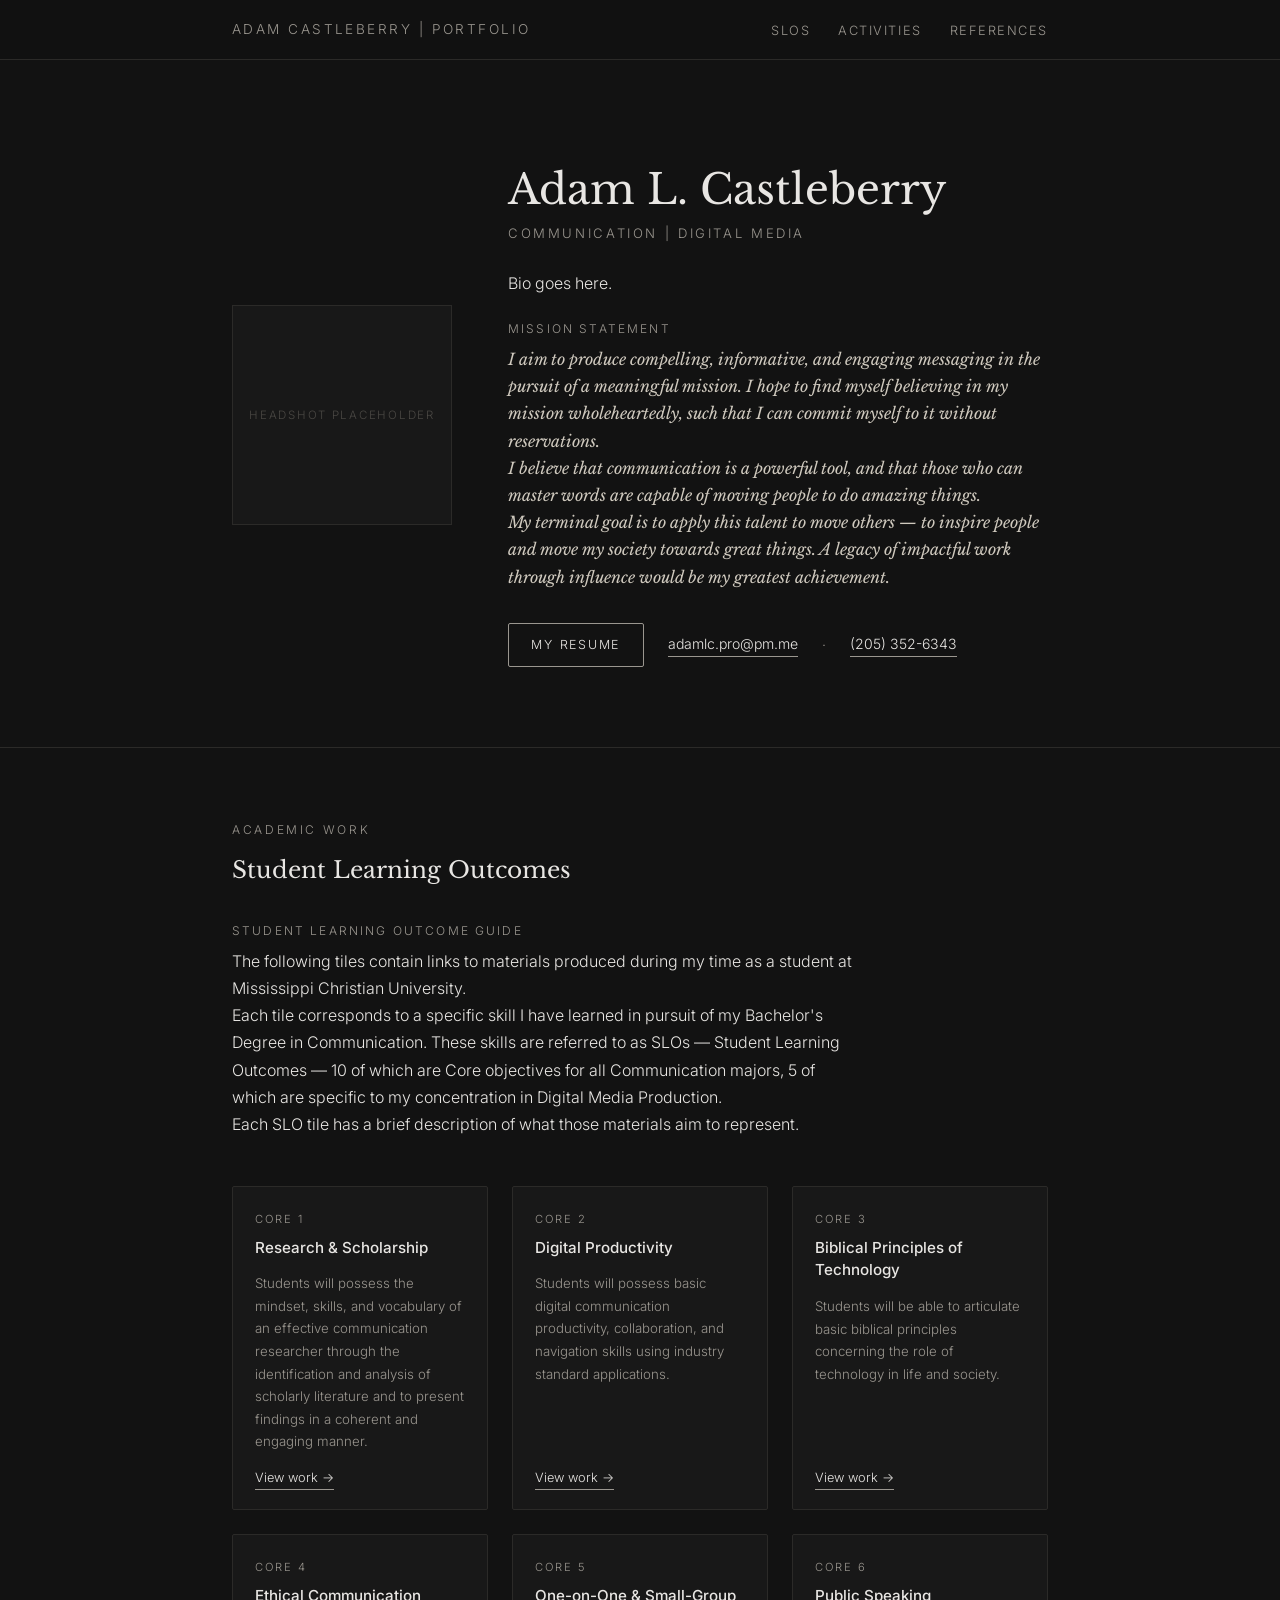
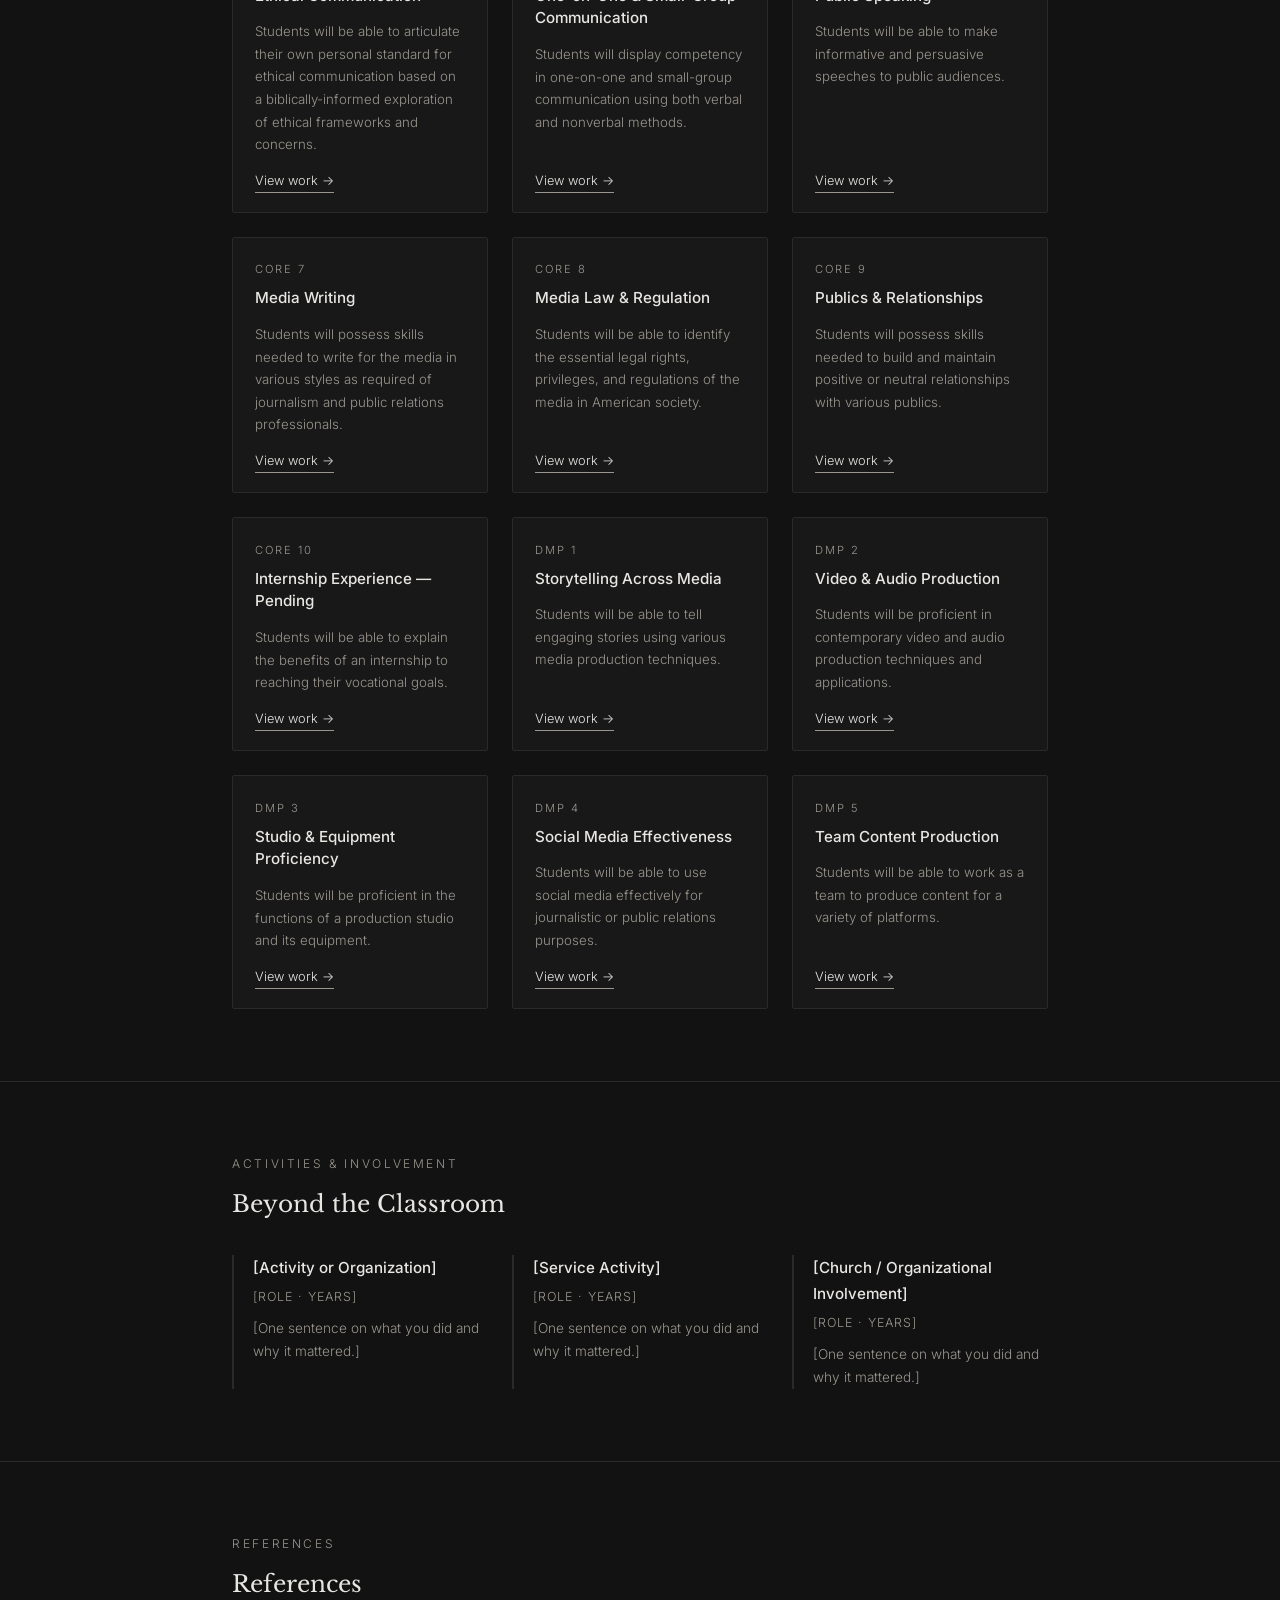
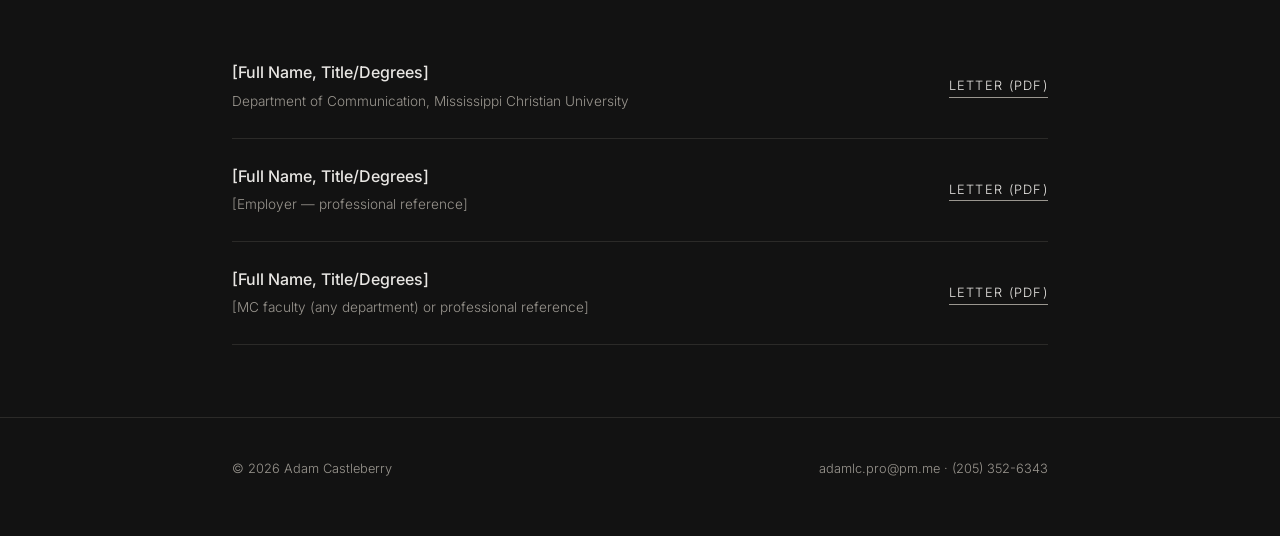
==== commit 743b759c: "Update index.html" ====
--- a/index.html
+++ b/index.html
@@ -1,5 +1,357 @@
-<!DOCTYPE html><html lang="en" data-ws-project="51df271f-6335-4d5e-a981-663c127bb4e9" data-ws-version="98" data-ws-last-published="2026-11-24T06:56:31.175Z"><head><link rel="stylesheet" type="text/css" href="assets/static/app_generated_index-6937cd5a.CsAWj9CS.css"><meta charSet="UTF-8"/><meta name="viewport" content="width=device-width,initial-scale=1"/><meta property="og:url" content="https://alc-pro.github.io/portfolio/"/><meta property="og:title" content="Home"/><meta property="og:type" content="website"/><meta property="og:site_name" content="ADAM CASTLEBERRY | PORTFOLIO"/><title>Home</title><script type="application/ld+json">{
-  "@context": "https://schema.org",
-  "@type": "WebSite",
-  "name": "ALC PORTFOLIO"
-}</script></head><body class="w-element"><div class="w-html-embed"><style>*{margin:0;padding:0;box-sizing:border-box}html{scroll-behavior:smooth}body{background:var(--bg);color:var(--text);font-family:"Inter",sans-serif;font-weight:300;line-height:1.7;-webkit-font-smoothing:antialiased}h1,h2,h3{font-family:"Libre Baskerville",serif;font-weight:400}a{color:var(--text);text-decoration:none;border-bottom:1px solid var(--muted);transition:border-color .2s,color .2s}a:hover{color:var(--accent);border-color:var(--accent)}nav{position:sticky;top:0;z-index:10;background:rgba(18,18,18,.92);backdrop-filter:blur(8px);border-bottom:1px solid var(--line)}nav ul{display:flex;gap:1.75rem;list-style:none}nav ul a{font-size:.8rem;letter-spacing:.12em;text-transform:uppercase;border:none;color:var(--muted)}nav ul a:hover{color:var(--text)}header{padding:6.5rem 0 5rem}.hero-text h1{font-size:clamp(1.9rem,4.5vw,2.6rem);line-height:1.25;margin-bottom:.35rem}section{padding:4.5rem 0;border-top:1px solid var(--line)}section h2{font-size:1.45rem;margin-bottom:2rem}.guide-intro p{color:var(--text)}.slo h3{font-size:.95rem;line-height:1.5;margin-bottom:.8rem;font-family:"Inter",sans-serif;font-weight:500}.slo p{font-size:.83rem;color:var(--muted);margin-bottom:.9rem}.ref-list li{padding:1.5rem 0;border-bottom:1px solid var(--line);display:flex;justify-content:space-between;align-items:center;gap:1.5rem;flex-wrap:wrap}.ref-list .who strong{display:block;font-weight:500;font-family:"Inter",sans-serif;font-size:1rem}.ref-list .who span{font-size:.85rem;color:var(--muted)}.ref-list a{font-size:.8rem;letter-spacing:.1em;text-transform:uppercase;white-space:nowrap}.act h3{font-size:.95rem;font-family:"Inter",sans-serif;font-weight:500;margin-bottom:.3rem}.act span{font-size:.78rem;color:var(--muted);letter-spacing:.08em;text-transform:uppercase;display:block;margin-bottom:.6rem}.act p{font-size:.85rem;color:var(--muted)}footer{border-top:1px solid var(--line);padding:2.5rem 0 3.5rem;font-size:.8rem;color:var(--muted)}footer .inner{display:flex;justify-content:space-between;flex-wrap:wrap;gap:1rem}footer a{color:var(--muted);border:none}footer a:hover{color:var(--text)}footer .sep{color:var(--muted)}@media (max-width:640px){nav ul{gap:1.1rem}}</style></div><nav class="w-element"><div class="w-element cmu17jj c1na0gfg c15tadc8 c1uxrc8a c1r39rcq c3a7wxo c1gi4pz8 c4sx5ya cjjnhza cn8x5vo ck0mhqu c1ea8a76 c1flzy4y cz6phyw c1a20ypt cy4elcc c10qryo c1mau36e c1tkjvnk"><a aria-current="page" class="w-element cpu7bc5 c1wgppvd c7n4vwn c1cnw38h cjmrkh7 active" href="#top">Adam Castleberry | Portfolio</a><ul class="w-element"><li class="w-element"><a aria-current="page" class="w-element active" href="#slos">SLOs</a></li><li class="w-element"><a aria-current="page" class="w-element active" href="#activities">Activities</a></li><li class="w-element"><a aria-current="page" class="w-element active" href="#references">References</a></li></ul></div></nav><header id="top" class="w-element"><div class="w-element cmu17jj c1na0gfg c15tadc8 c1uxrc8a c1r39rcq cmaam4i c1gi4pz8 cc3d32e cjjnhza cn8x5vo c1ea8a76 c150bnus c7e3ujh cbf41au c2hlaly c10qryo cx1czxm c1tkjvnk c1kjj4ez cuxd4sc"><div class="w-element c15dr771 c1fdmctg cznfqjb c129iewx cwpxpsp c1o21g1z cssqkbq cxi9r01 c13styo2 cmp7sl1 cn8x5vo c1ea8a76 cdkcopc czvgypz c198azkl c1gptnfx c7n4vwn csh9s5w c1jw5aje c9pmtzt c3rj10e">Headshot placeholder</div><div class="w-element cmq05f9 c19fmalz cdmor5e c1k7y5to"><h1 class="w-element">Adam L. Castleberry</h1><div class="w-element cy7wtq0 c3alt6o c7n4vwn c1cnw38h c1btdffz">Communication | Digital Media</div><p class="w-element cqpe60e ca244e8 c1bnwo0v">Bio goes here.</p><div class="w-element c1llkzi5 c1wgppvd c7n4vwn c1cnw38h c1olxevi">Mission Statement</div><p class="w-element c1yxy968 c1ihribo cqpe60e c7fqnbn c1gsjjua">I aim to produce compelling, informative, and engaging messaging in the pursuit of a meaningful mission. I hope to find myself believing in my mission wholeheartedly, such that I can commit myself to it without reservations. <br/>I believe that communication is a powerful tool, and that those who can master words are capable of moving people to do amazing things. <br/>My terminal goal is to apply this talent to move others — to inspire people and move my society towards great things. A legacy of impactful work through influence would be my greatest achievement. </p><div class="w-element cn8x5vo c1a3b0xh c1p0y3k9 cbf41au c1ea8a76 c7m1gpk"><a href="https://drive.proton.me/urls/RTRC1M2JS8#AJlbSB0Cewk2" target="_blank" rel="noopener" class="w-element c1cmzq9d c11rnk1p cljcml2 c1n2b3zo cc3nd46 c1trreb4 c1vlx63l c7n4vwn c4pxmoy c1ek3fvp cim0bsb c14s1g33 c6eabpt c1f7lv6p c14slagy cdzzux1 c1p96ntf">My Resume</a><a href="mailto:adamlc.pro@pm.me" class="w-element">adamlc.pro@pm.me </a><span class="w-element c1cnw38h">· </span><a href="tel:+12053526343" class="w-element">(205) 352-6343</a></div></div></div></header><section id="slos" class="w-element"><div class="w-element cmu17jj c1na0gfg c15tadc8 c1uxrc8a c1r39rcq cmaam4i c1gi4pz8 cc3d32e cjjnhza c2hlaly c10qryo cx1czxm c1tkjvnk"><div class="w-element c1llkzi5 c6kncl5 c7n4vwn c1cnw38h c1dg81p1">Academic Work</div><h2 class="w-element">Student Learning Outcomes</h2><div class="w-element c1sdbk8k c1cnw38h c6ieq6r"><div class="w-element c1llkzi5 c1wgppvd c7n4vwn c1cnw38h c1olxevi">Student Learning Outcome Guide</div><p class="w-element">The following tiles contain links to materials produced during my time as a student at Mississippi Christian University. <br/>Each tile corresponds to a specific skill I have learned in pursuit of my Bachelor&#x27;s Degree in Communication. These skills are referred to as SLOs — Student Learning Objectives — 10 of which are Core objectives for all Communication majors, 5 of which are specific to my concentration in Digital Media Production.<br/>Each SLO tile has a brief description of what those materials aim to represent.</p></div><div class="w-element c1qmcdec cj2jx3v c1a3b0xh c1p0y3k9"><div class="w-element c129iewx cwpxpsp c1o21g1z cssqkbq cxi9r01 c13styo2 cmp7sl1 cbuqlcn cljcml2 c3lgyov cc3nd46 c4pxmoy c1ek3fvp cim0bsb c14s1g33 cn8x5vo c1v2gjpk csh9s5w c1jw5aje"><div class="w-element cdjfr7a c1wgppvd c1cnw38h c7n4vwn c1q1u1h5">Core 1</div><h3 class="w-element">Research &amp; Scholarship</h3><p class="w-element c1d5nod4 cexybon">Students will possess the mindset, skills, and vocabulary of an<br/>effective communication researcher through the identification and analysis of<br/>scholarly literature and to present findings in a coherent and engaging manner.</p><div class="w-element ckrt5jc cl6hhn0 cn8x5vo cte51ao cc3ofjd cbf41au"><a class="w-element" href="[link]">View work →</a></div></div><div class="w-element c129iewx cwpxpsp c1o21g1z cssqkbq cxi9r01 c13styo2 cmp7sl1 cbuqlcn cljcml2 c3lgyov cc3nd46 c4pxmoy c1ek3fvp cim0bsb c14s1g33 cn8x5vo c1v2gjpk csh9s5w c1jw5aje"><div class="w-element cdjfr7a c1wgppvd c1cnw38h c7n4vwn c1q1u1h5">Core 2</div><h3 class="w-element">Digital Productivity</h3><p class="w-element cexybon c1d5nod4">Students will possess basic digital communication productivity,<br/>collaboration, and navigation skills using industry standard applications.</p><div class="w-element ckrt5jc cl6hhn0 cn8x5vo cte51ao cc3ofjd cbf41au"><a class="w-element" href="[link]">View work →</a></div></div><div class="w-element c129iewx cwpxpsp c1o21g1z cssqkbq cxi9r01 c13styo2 cmp7sl1 cbuqlcn cljcml2 c3lgyov cc3nd46 c4pxmoy c1ek3fvp cim0bsb c14s1g33 cn8x5vo c1v2gjpk csh9s5w c1jw5aje"><div class="w-element cdjfr7a c1wgppvd c1cnw38h c7n4vwn c1q1u1h5">Core 3</div><h3 class="w-element">Biblical Principles of Technology</h3><p class="w-element cexybon c1d5nod4">Students will be able to articulate basic biblical principles concerning<br/>the role of technology in life and society.</p><div class="w-element ckrt5jc cl6hhn0 cn8x5vo cte51ao cc3ofjd cbf41au"><a class="w-element" href="[link]">View work →</a></div></div><div class="w-element c129iewx cwpxpsp c1o21g1z cssqkbq cxi9r01 c13styo2 cmp7sl1 cbuqlcn cljcml2 c3lgyov cc3nd46 c4pxmoy c1ek3fvp cim0bsb c14s1g33 cn8x5vo c1v2gjpk csh9s5w c1jw5aje"><div class="w-element cdjfr7a c1wgppvd c1cnw38h c7n4vwn c1q1u1h5">Core 4</div><h3 class="w-element">Ethical Communication</h3><p class="w-element cexybon c1d5nod4">Students will be able to articulate their own personal standard for<br/>ethical communication based on a biblically-informed exploration of ethical<br/>frameworks and concerns.</p><div class="w-element ckrt5jc cl6hhn0 cn8x5vo cte51ao cc3ofjd cbf41au"><a class="w-element" href="[link]">View work →</a></div></div><div class="w-element c129iewx cwpxpsp c1o21g1z cssqkbq cxi9r01 c13styo2 cmp7sl1 cbuqlcn cljcml2 c3lgyov cc3nd46 c4pxmoy c1ek3fvp cim0bsb c14s1g33 cn8x5vo c1v2gjpk csh9s5w c1jw5aje"><div class="w-element cdjfr7a c1wgppvd c1cnw38h c7n4vwn c1q1u1h5">Core 5</div><h3 class="w-element">One-on-One &amp; Small-Group Communication</h3><p class="w-element cexybon c1d5nod4">Students will display competency in one-on-one and small-group<br/>communication using both verbal and nonverbal methods.</p><div class="w-element ckrt5jc cl6hhn0 cn8x5vo cte51ao cc3ofjd cbf41au"><a class="w-element" href="[link]">View work →</a></div></div><div class="w-element c129iewx cwpxpsp c1o21g1z cssqkbq cxi9r01 c13styo2 cmp7sl1 cbuqlcn cljcml2 c3lgyov cc3nd46 c4pxmoy c1ek3fvp cim0bsb c14s1g33 cn8x5vo c1v2gjpk csh9s5w c1jw5aje"><div class="w-element cdjfr7a c1wgppvd c1cnw38h c7n4vwn c1q1u1h5">Core 6</div><h3 class="w-element">Public Speaking</h3><p class="w-element cexybon c1d5nod4">Students will be able to make informative and persuasive speeches to<br/>public audiences.</p><div class="w-element ckrt5jc cl6hhn0 cn8x5vo cte51ao cc3ofjd cbf41au"><a class="w-element" href="[link]">View work →</a></div></div><div class="w-element c129iewx cwpxpsp c1o21g1z cssqkbq cxi9r01 c13styo2 cmp7sl1 cbuqlcn cljcml2 c3lgyov cc3nd46 c4pxmoy c1ek3fvp cim0bsb c14s1g33 cn8x5vo c1v2gjpk csh9s5w c1jw5aje"><div class="w-element cdjfr7a c1wgppvd c1cnw38h c7n4vwn c1q1u1h5">Core 7</div><h3 class="w-element">Media Writing</h3><p class="w-element cexybon c1d5nod4">Students will possess skills needed to write for the media in various<br/>styles as required of journalism and public relations professionals.</p><div class="w-element ckrt5jc cl6hhn0 cn8x5vo cte51ao cc3ofjd cbf41au"><a class="w-element" href="[link]">View work →</a></div></div><div class="w-element c129iewx cwpxpsp c1o21g1z cssqkbq cxi9r01 c13styo2 cmp7sl1 cbuqlcn cljcml2 c3lgyov cc3nd46 c4pxmoy c1ek3fvp cim0bsb c14s1g33 cn8x5vo c1v2gjpk csh9s5w c1jw5aje"><div class="w-element cdjfr7a c1wgppvd c1cnw38h c7n4vwn c1q1u1h5">Core 8</div><h3 class="w-element">Media Law &amp; Regulation</h3><p class="w-element c1d5nod4 cexybon">Students will be able to identify the essential legal rights, privileges,<br/>and regulations of the media in American society.</p><div class="w-element ckrt5jc cl6hhn0 cn8x5vo cte51ao cc3ofjd cbf41au"><a class="w-element" href="[link]">View work →</a></div></div><div class="w-element c129iewx cwpxpsp c1o21g1z cssqkbq cxi9r01 c13styo2 cmp7sl1 cbuqlcn cljcml2 c3lgyov cc3nd46 c4pxmoy c1ek3fvp cim0bsb c14s1g33 cn8x5vo c1v2gjpk csh9s5w c1jw5aje"><div class="w-element cdjfr7a c1wgppvd c1cnw38h c7n4vwn c1q1u1h5">Core 9</div><h3 class="w-element">Publics &amp; Relationships</h3><p class="w-element cexybon c1d5nod4">Students will possess skills needed to build and maintain positive or<br/>neutral relationships with various publics.</p><div class="w-element ckrt5jc cl6hhn0 cn8x5vo cte51ao cc3ofjd cbf41au"><a class="w-element" href="[link]">View work →</a></div></div><div class="w-element c129iewx cwpxpsp c1o21g1z cssqkbq cxi9r01 c13styo2 cmp7sl1 cbuqlcn cljcml2 c3lgyov cc3nd46 c4pxmoy c1ek3fvp cim0bsb c14s1g33 cn8x5vo c1v2gjpk csh9s5w c1jw5aje"><div class="w-element cdjfr7a c1wgppvd c1cnw38h c7n4vwn c1q1u1h5">Core 10</div><h3 class="w-element">Internship Experience — Pending</h3><p class="w-element c1d5nod4 cexybon">Students will be able to explain the benefits of an internship to<br/>reaching their vocational goals.</p><div class="w-element ckrt5jc cl6hhn0 cn8x5vo cte51ao cc3ofjd cbf41au"><a class="w-element" href="[link]">View work →</a></div></div><div class="w-element c129iewx cwpxpsp c1o21g1z cssqkbq cxi9r01 c13styo2 cmp7sl1 cbuqlcn cljcml2 c3lgyov cc3nd46 c4pxmoy c1ek3fvp cim0bsb c14s1g33 cn8x5vo c1v2gjpk csh9s5w c1jw5aje"><div class="w-element cdjfr7a c1wgppvd c1cnw38h c7n4vwn c1q1u1h5">DMP 1</div><h3 class="w-element">Storytelling Across Media</h3><p class="w-element cexybon c1d5nod4"> Students will be able to tell engaging stories using various media<br/>production techniques.</p><div class="w-element ckrt5jc cl6hhn0 cn8x5vo cte51ao cc3ofjd cbf41au"><a class="w-element" href="[link]">View work →</a></div></div><div class="w-element c129iewx cwpxpsp c1o21g1z cssqkbq cxi9r01 c13styo2 cmp7sl1 cbuqlcn cljcml2 c3lgyov cc3nd46 c4pxmoy c1ek3fvp cim0bsb c14s1g33 cn8x5vo c1v2gjpk csh9s5w c1jw5aje"><div class="w-element cdjfr7a c1wgppvd c1cnw38h c7n4vwn c1q1u1h5">DMP 2</div><h3 class="w-element">Video &amp; Audio Production</h3><p class="w-element cexybon c1d5nod4"> Students will be proficient in contemporary video and audio production<br/>techniques and applications.</p><div class="w-element ckrt5jc cl6hhn0 cn8x5vo cte51ao cc3ofjd cbf41au"><a class="w-element" href="[link]">View work →</a></div></div><div class="w-element c129iewx cwpxpsp c1o21g1z cssqkbq cxi9r01 c13styo2 cmp7sl1 cbuqlcn cljcml2 c3lgyov cc3nd46 c4pxmoy c1ek3fvp cim0bsb c14s1g33 cn8x5vo c1v2gjpk csh9s5w c1jw5aje"><div class="w-element cdjfr7a c1wgppvd c1cnw38h c7n4vwn c1q1u1h5">DMP 3</div><h3 class="w-element">Studio &amp; Equipment Proficiency</h3><p class="w-element cexybon c1d5nod4"> Students will be proficient in the functions of a production studio and<br/>its equipment.</p><div class="w-element ckrt5jc cl6hhn0 cn8x5vo cte51ao cc3ofjd cbf41au"><a class="w-element" href="[link]">View work →</a></div></div><div class="w-element c129iewx cwpxpsp c1o21g1z cssqkbq cxi9r01 c13styo2 cmp7sl1 cbuqlcn cljcml2 c3lgyov cc3nd46 c4pxmoy c1ek3fvp cim0bsb c14s1g33 cn8x5vo c1v2gjpk csh9s5w c1jw5aje"><div class="w-element cdjfr7a c1wgppvd c1cnw38h c7n4vwn c1q1u1h5">DMP 4</div><h3 class="w-element">Social Media Effectiveness</h3><p class="w-element cexybon c1d5nod4"> Students will be able to use social media effectively for journalistic or<br/>public relations purposes.</p><div class="w-element ckrt5jc cl6hhn0 cn8x5vo cte51ao cc3ofjd cbf41au"><a class="w-element" href="[link]">View work →</a></div></div><div class="w-element c129iewx cwpxpsp c1o21g1z cssqkbq cxi9r01 c13styo2 cmp7sl1 cbuqlcn cljcml2 c3lgyov cc3nd46 c4pxmoy c1ek3fvp cim0bsb c14s1g33 cn8x5vo c1v2gjpk csh9s5w c1jw5aje"><div class="w-element cdjfr7a c1wgppvd c1cnw38h c7n4vwn c1q1u1h5">DMP 5</div><h3 class="w-element">Team Content Production</h3><p class="w-element cexybon c1d5nod4"> Students will be able to work as a team to produce content for a variety<br/>of platforms.</p><div class="w-element ckrt5jc cl6hhn0 cn8x5vo cte51ao cc3ofjd cbf41au"><a class="w-element" href="[link]">View work →</a></div></div></div></div></section><section id="activities" class="w-element"><div class="w-element cmu17jj c1na0gfg c15tadc8 c1uxrc8a c1r39rcq cmaam4i c1gi4pz8 cc3d32e cjjnhza c2hlaly c10qryo cx1czxm c1tkjvnk"><div class="w-element c1llkzi5 c6kncl5 c7n4vwn c1cnw38h c1dg81p1">Activities &amp; Involvement</div><h2 class="w-element">Beyond the Classroom</h2><div class="w-element c1qmcdec cj2jx3v c1a3b0xh c1p0y3k9"><div class="w-element c11nqgv2 cr03sls"><h3 class="w-element">[Activity or Organization]</h3><span class="w-element">[Role · Years]</span><p class="w-element">[One sentence on what you did and why it mattered.]</p></div><div class="w-element c11nqgv2 cr03sls"><h3 class="w-element">[Service Activity]</h3><span class="w-element">[Role · Years]</span><p class="w-element">[One sentence on what you did and why it mattered.]</p></div><div class="w-element c11nqgv2 cr03sls"><h3 class="w-element">[Church / Organizational Involvement]</h3><span class="w-element">[Role · Years]</span><p class="w-element">[One sentence on what you did and why it mattered.]</p></div></div></div></section><section id="references" class="w-element"><div class="w-element cmu17jj c1na0gfg c15tadc8 c1uxrc8a c1r39rcq cmaam4i c1gi4pz8 cc3d32e cjjnhza c2hlaly c10qryo cx1czxm c1tkjvnk"><div class="w-element c1llkzi5 c6kncl5 c7n4vwn c1cnw38h c1dg81p1">References</div><h2 class="w-element">References</h2><ul class="w-element cgv106y cz81g7p c1m07t85"><li class="w-element"><div class="w-element who"><strong class="w-element">[Full Name, Title/Degrees] </strong><span class="w-element">Department of Communication, Mississippi Christian University</span></div><a class="w-element" href="[letter-placeholder.pdf]">Letter (PDF)</a></li><li class="w-element"><div class="w-element who"><strong class="w-element">[Full Name, Title/Degrees] </strong><span class="w-element">[Employer — professional reference]</span></div><a class="w-element" href="[letter-placeholder.pdf]">Letter (PDF)</a></li><li class="w-element"><div class="w-element who"><strong class="w-element">[Full Name, Title/Degrees] </strong><span class="w-element">[MC faculty (any department) or professional reference]</span></div><a class="w-element" href="[letter-placeholder.pdf]">Letter (PDF)</a></li></ul></div></section><footer class="w-element"><div class="w-element cmu17jj c1na0gfg c15tadc8 c1uxrc8a c1r39rcq cmaam4i c1gi4pz8 cc3d32e cjjnhza c2hlaly c10qryo cx1czxm c1tkjvnk inner"><span class="w-element">© 2026 Adam Castleberry </span><span class="w-element"><a href="mailto:adamlc.pro@pm.me" class="w-element">adamlc.pro@pm.me </a><span class="w-element sep">· </span><a href="tel:+12053526343" class="w-element">(205) 352-6343</a></span></div></footer><script id="vike_pageContext" type="application/json">{"pageId":"\/pages\/index","routeParams":{},"data":{"url":"https:\/\/url\/","system":{"params":{},"search":{},"origin":"https:\/\/url","pathname":"\/"},"resources":{},"pageMeta":{"title":"Home","description":"!undefined","excludePageFromSearch":"!undefined","language":"!undefined","socialImageAssetName":"!undefined","socialImageUrl":"!undefined","status":"!undefined","redirect":"!undefined","content":"!undefined","custom":[]}}}</script><script id="vike_globalContext" type="application/json">{}</script><script src="assets/entries/entry-server-routing.DWs7pHSf.js" type="module" async></script><link rel="modulepreload" href="assets/entries/pages_index.D3aQDm7s.js" as="script" type="text/javascript"></body></html>
+<!DOCTYPE html>
+<html lang="en">
+<head>
+<meta charset="UTF-8">
+<meta name="viewport" content="width=device-width, initial-scale=1.0">
+<meta property="og:url" content="https://alc-pro.github.io/portfolio/">
+<meta property="og:title" content="Home">
+<meta property="og:type" content="website">
+<meta property="og:site_name" content="ADAM CASTLEBERRY | PORTFOLIO">
+<title>Adam Castleberry | Portfolio</title>
+<link rel="preconnect" href="https://fonts.googleapis.com">
+<link rel="preconnect" href="https://fonts.gstatic.com" crossorigin>
+<link href="https://fonts.googleapis.com/css2?family=Libre+Baskerville:ital,wght@0,400;0,700;1,400&family=Inter:wght@300;400;500;600&display=swap" rel="stylesheet">
+<style>
+  :root{
+    --bg:#121212;
+    --panel:#181818;
+    --text:#e8e6e3;
+    --muted:#9a968f;
+    --line:#2b2a28;
+    --accent:#cfc9be;
+  }
+  *{margin:0;padding:0;box-sizing:border-box;}
+  html{scroll-behavior:smooth;}
+  body{
+    background:var(--bg);
+    color:var(--text);
+    font-family:'Inter',sans-serif;
+    font-weight:300;
+    line-height:1.7;
+    -webkit-font-smoothing:antialiased;
+  }
+  h1,h2,h3,.serif{font-family:'Libre Baskerville',serif;font-weight:400;}
+  a{color:var(--text);text-decoration:none;border-bottom:1px solid var(--muted);transition:border-color .2s,color .2s;}
+  a:hover{color:var(--accent);border-color:var(--accent);}
+  .wrap{max-width:880px;margin:0 auto;padding:0 2rem;}
+
+  /* ---------- Nav ---------- */
+  nav{
+    position:sticky;top:0;z-index:10;
+    background:rgba(18,18,18,.92);
+    backdrop-filter:blur(8px);
+    border-bottom:1px solid var(--line);
+  }
+  .nav-inner{
+    max-width:880px;margin:0 auto;padding:1rem 2rem;
+    display:flex;justify-content:space-between;align-items:center;
+  }
+  .nav-name{font-size:.85rem;letter-spacing:.18em;text-transform:uppercase;color:var(--muted);border:none;}
+  nav ul{display:flex;gap:1.75rem;list-style:none;}
+  nav ul a{font-size:.8rem;letter-spacing:.12em;text-transform:uppercase;border:none;color:var(--muted);}
+  nav ul a:hover{color:var(--text);}
+
+  /* ---------- Hero ---------- */
+  header{padding:6.5rem 0 5rem;}
+  .hero{display:flex;align-items:center;gap:3.5rem;flex-wrap:wrap;}
+  .headshot{
+    width:220px;height:220px;flex-shrink:0;
+    background:var(--panel);
+    border:1px solid var(--line);
+    display:flex;align-items:center;justify-content:center;
+    color:#4a4844;font-size:.72rem;letter-spacing:.15em;text-transform:uppercase;
+  }
+  .hero-text{flex:1;min-width:280px;}
+  .hero-text h1{font-size:clamp(1.9rem,4.5vw,2.6rem);line-height:1.25;margin-bottom:.35rem;}
+  .hero-text .role{font-size:.82rem;letter-spacing:.2em;text-transform:uppercase;color:var(--muted);margin-bottom:1.6rem;}
+  .bio{max-width:56ch;color:var(--text);margin-bottom:1.4rem;}
+  .mission-label{font-size:.75rem;letter-spacing:.18em;text-transform:uppercase;color:var(--muted);margin-bottom:.4rem;}
+  .mission{font-family:'Libre Baskerville',serif;font-style:italic;max-width:56ch;color:var(--accent);margin-bottom:2rem;}
+  .contacts{display:flex;gap:1.5rem;flex-wrap:wrap;align-items:center;font-size:.88rem;}
+  .contacts .sep{color:var(--muted);}
+  .btn{
+    display:inline-block;padding:.65rem 1.4rem;border:1px solid var(--muted);
+    font-size:.78rem;letter-spacing:.14em;text-transform:uppercase;border-radius:2px;
+  }
+  .btn:hover{border-color:var(--text);}
+
+  /* ---------- Sections ---------- */
+  section{padding:4.5rem 0;border-top:1px solid var(--line);}
+  .sec-label{font-size:.75rem;letter-spacing:.22em;text-transform:uppercase;color:var(--muted);margin-bottom:.6rem;}
+  section h2{font-size:1.45rem;margin-bottom:2rem;}
+
+  /* SLO guide intro */
+  .guide-intro{max-width:62ch;color:var(--muted);margin-bottom:3rem;}
+  .guide-intro .label{font-size:.75rem;letter-spacing:.18em;text-transform:uppercase;color:var(--muted);margin-bottom:.4rem;}
+  .guide-intro p{color:var(--text);}
+
+  /* SLO grid */
+  .slo-grid{display:grid;grid-template-columns:repeat(auto-fill,minmax(240px,1fr));gap:1.5rem;}
+  .slo{
+    border:1px solid var(--line);background:var(--panel);
+    padding:1.4rem 1.4rem 1.2rem;border-radius:2px;
+    display:flex;flex-direction:column;
+  }
+  .slo .tag{font-size:.7rem;letter-spacing:.18em;color:var(--muted);text-transform:uppercase;margin-bottom:.5rem;}
+  .slo h3{font-size:.95rem;line-height:1.5;margin-bottom:.8rem;font-family:'Inter',sans-serif;font-weight:500;}
+  .slo p{font-size:.83rem;color:var(--muted);margin-bottom:.9rem;}
+  .slo .links{margin-top:auto;font-size:.8rem;display:flex;gap:1.2rem;flex-wrap:wrap;}
+
+  /* References */
+  .ref-list{list-style:none;}
+  .ref-list li{
+    padding:1.5rem 0;border-bottom:1px solid var(--line);
+    display:flex;justify-content:space-between;align-items:center;gap:1.5rem;flex-wrap:wrap;
+  }
+  .ref-list .who strong{display:block;font-weight:500;font-family:'Inter',sans-serif;font-size:1rem;}
+  .ref-list .who span{font-size:.85rem;color:var(--muted);}
+  .ref-list a{font-size:.8rem;letter-spacing:.1em;text-transform:uppercase;white-space:nowrap;}
+
+  /* Activities */
+  .act-grid{display:grid;grid-template-columns:repeat(auto-fill,minmax(240px,1fr));gap:1.5rem;}
+  .act{border-left:2px solid var(--line);padding-left:1.2rem;}
+  .act h3{font-size:.95rem;font-family:'Inter',sans-serif;font-weight:500;margin-bottom:.3rem;}
+  .act span{font-size:.78rem;color:var(--muted);letter-spacing:.08em;text-transform:uppercase;display:block;margin-bottom:.6rem;}
+  .act p{font-size:.85rem;color:var(--muted);}
+
+  footer{
+    border-top:1px solid var(--line);
+    padding:2.5rem 0 3.5rem;font-size:.8rem;color:var(--muted);
+  }
+  footer .inner{display:flex;justify-content:space-between;flex-wrap:wrap;gap:1rem;}
+  footer a{color:var(--muted);border:none;}
+  footer a:hover{color:var(--text);}
+  footer .sep{color:var(--muted);}
+
+  @media(max-width:640px){
+    .nav-inner{flex-direction:column;gap:.7rem;padding:.9rem 1.2rem;}
+    nav ul{gap:1.1rem;}
+    .hero{gap:2rem;}
+    .headshot{width:170px;height:170px;}
+    .wrap{padding:0 1.2rem;}
+  }
+</style>
+</head>
+<body>
+
+<nav>
+  <div class="nav-inner">
+    <a href="#top" class="nav-name">Adam Castleberry | Portfolio</a>
+    <ul>
+      <li><a href="#slos">SLOs</a></li>
+      <li><a href="#activities">Activities</a></li>
+      <li><a href="#references">References</a></li>
+    </ul>
+  </div>
+</nav>
+
+<!-- ============ HERO / HOME ============ -->
+<header id="top">
+  <div class="wrap hero">
+    <!-- Replace this block with <img src="headshot.jpg" alt="Adam L. Castleberry" class="headshot"> -->
+    <div class="headshot">Headshot placeholder</div>
+
+    <div class="hero-text">
+      <h1>Adam L. Castleberry</h1>
+      <div class="role">Communication | Digital Media</div>
+
+      <p class="bio">Bio goes here.</p>
+
+      <div class="mission-label">Mission Statement</div>
+      <p class="mission">
+        I aim to produce compelling, informative, and engaging messaging in the
+        pursuit of a meaningful mission. I hope to find myself believing in my
+        mission wholeheartedly, such that I can commit myself to it without
+        reservations.<br/>
+        I believe that communication is a powerful tool, and that those who can
+        master words are capable of moving people to do amazing things.<br/>
+        My terminal goal is to apply this talent to move others — to inspire
+        people and move my society towards great things. A legacy of impactful
+        work through influence would be my greatest achievement.
+      </p>
+
+      <div class="contacts">
+        <a class="btn" href="https://drive.proton.me/urls/RTRC1M2JS8#AJlbSB0Cewk2" target="_blank" rel="noopener">My Resume</a>
+        <a href="mailto:adamlc.pro@pm.me">adamlc.pro@pm.me</a>
+        <span class="sep">·</span>
+        <a href="tel:+12053526343">(205) 352-6343</a>
+      </div>
+    </div>
+  </div>
+</header>
+
+<!-- ============ SLO GUIDE + ACADEMIC WORK ============ -->
+<section id="slos">
+  <div class="wrap">
+    <div class="sec-label">Academic Work</div>
+    <h2>Student Learning Outcomes</h2>
+
+    <div class="guide-intro">
+      <div class="label">Student Learning Outcome Guide</div>
+      <p>
+        The following tiles contain links to materials produced during my time
+        as a student at Mississippi Christian University.<br/>
+        Each tile corresponds to a specific skill I have learned in pursuit of my
+        Bachelor's Degree in Communication. These skills are referred to as SLOs
+        — Student Learning Outcomes — 10 of which are Core objectives for all
+        Communication majors, 5 of which are specific to my concentration in
+        Digital Media Production.<br/>
+        Each SLO tile has a brief description of what those materials aim to
+        represent.
+      </p>
+    </div>
+
+    <div class="slo-grid">
+
+      <!-- CORE SLOs -->
+      <div class="slo"><div class="tag">Core 1</div>
+        <h3>Research &amp; Scholarship</h3>
+        <p>Students will possess the mindset, skills, and vocabulary of an effective communication researcher through the identification and analysis of scholarly literature and to present findings in a coherent and engaging manner.</p>
+        <div class="links"><a href="[link]" target="_blank" rel="noopener">View work →</a></div></div>
+
+      <div class="slo"><div class="tag">Core 2</div>
+        <h3>Digital Productivity</h3>
+        <p>Students will possess basic digital communication productivity, collaboration, and navigation skills using industry standard applications.</p>
+        <div class="links"><a href="[link]" target="_blank" rel="noopener">View work →</a></div></div>
+
+      <div class="slo"><div class="tag">Core 3</div>
+        <h3>Biblical Principles of Technology</h3>
+        <p>Students will be able to articulate basic biblical principles concerning the role of technology in life and society.</p>
+        <div class="links"><a href="[link]" target="_blank" rel="noopener">View work →</a></div></div>
+
+      <div class="slo"><div class="tag">Core 4</div>
+        <h3>Ethical Communication</h3>
+        <p>Students will be able to articulate their own personal standard for ethical communication based on a biblically-informed exploration of ethical frameworks and concerns.</p>
+        <div class="links"><a href="[link]" target="_blank" rel="noopener">View work →</a></div></div>
+
+      <div class="slo"><div class="tag">Core 5</div>
+        <h3>One-on-One &amp; Small-Group Communication</h3>
+        <p>Students will display competency in one-on-one and small-group communication using both verbal and nonverbal methods.</p>
+        <div class="links"><a href="[link]" target="_blank" rel="noopener">View work →</a></div></div>
+
+      <div class="slo"><div class="tag">Core 6</div>
+        <h3>Public Speaking</h3>
+        <p>Students will be able to make informative and persuasive speeches to public audiences.</p>
+        <div class="links"><a href="[link]" target="_blank" rel="noopener">View work →</a></div></div>
+
+      <div class="slo"><div class="tag">Core 7</div>
+        <h3>Media Writing</h3>
+        <p>Students will possess skills needed to write for the media in various styles as required of journalism and public relations professionals.</p>
+        <div class="links"><a href="[link]" target="_blank" rel="noopener">View work →</a></div></div>
+
+      <div class="slo"><div class="tag">Core 8</div>
+        <h3>Media Law &amp; Regulation</h3>
+        <p>Students will be able to identify the essential legal rights, privileges, and regulations of the media in American society.</p>
+        <div class="links"><a href="[link]" target="_blank" rel="noopener">View work →</a></div></div>
+
+      <div class="slo"><div class="tag">Core 9</div>
+        <h3>Publics &amp; Relationships</h3>
+        <p>Students will possess skills needed to build and maintain positive or neutral relationships with various publics.</p>
+        <div class="links"><a href="[link]" target="_blank" rel="noopener">View work →</a></div></div>
+
+      <div class="slo"><div class="tag">Core 10</div>
+        <h3>Internship Experience — Pending</h3>
+        <p>Students will be able to explain the benefits of an internship to reaching their vocational goals.</p>
+        <div class="links"><a href="[link]" target="_blank" rel="noopener">View work →</a></div></div>
+
+      <!-- CONCENTRATION SLOs — Digital Media Production -->
+      <div class="slo"><div class="tag">DMP 1</div>
+        <h3>Storytelling Across Media</h3>
+        <p>Students will be able to tell engaging stories using various media production techniques.</p>
+        <div class="links"><a href="[link]" target="_blank" rel="noopener">View work →</a></div></div>
+
+      <div class="slo"><div class="tag">DMP 2</div>
+        <h3>Video &amp; Audio Production</h3>
+        <p>Students will be proficient in contemporary video and audio production techniques and applications.</p>
+        <div class="links"><a href="[link]" target="_blank" rel="noopener">View work →</a></div></div>
+
+      <div class="slo"><div class="tag">DMP 3</div>
+        <h3>Studio &amp; Equipment Proficiency</h3>
+        <p>Students will be proficient in the functions of a production studio and its equipment.</p>
+        <div class="links"><a href="[link]" target="_blank" rel="noopener">View work →</a></div></div>
+
+      <div class="slo"><div class="tag">DMP 4</div>
+        <h3>Social Media Effectiveness</h3>
+        <p>Students will be able to use social media effectively for journalistic or public relations purposes.</p>
+        <div class="links"><a href="[link]" target="_blank" rel="noopener">View work →</a></div></div>
+
+      <div class="slo"><div class="tag">DMP 5</div>
+        <h3>Team Content Production</h3>
+        <p>Students will be able to work as a team to produce content for a variety of platforms.</p>
+        <div class="links"><a href="[link]" target="_blank" rel="noopener">View work →</a></div></div>
+
+    </div>
+  </div>
+</section>
+
+<!-- ============ ACTIVITIES & INVOLVEMENT ============ -->
+<section id="activities">
+  <div class="wrap">
+    <div class="sec-label">Activities &amp; Involvement</div>
+    <h2>Beyond the Classroom</h2>
+
+    <div class="act-grid">
+      <div class="act">
+        <h3>[Activity or Organization]</h3>
+        <span>[Role · Years]</span>
+        <p>[One sentence on what you did and why it mattered.]</p>
+      </div>
+      <div class="act">
+        <h3>[Service Activity]</h3>
+        <span>[Role · Years]</span>
+        <p>[One sentence on what you did and why it mattered.]</p>
+      </div>
+      <div class="act">
+        <h3>[Church / Organizational Involvement]</h3>
+        <span>[Role · Years]</span>
+        <p>[One sentence on what you did and why it mattered.]</p>
+      </div>
+    </div>
+  </div>
+</section>
+
+<!-- ============ REFERENCES ============ -->
+<section id="references">
+  <div class="wrap">
+    <div class="sec-label">References</div>
+    <h2>References</h2>
+
+    <ul class="ref-list">
+      <li>
+        <div class="who">
+          <strong>[Full Name, Title/Degrees]</strong>
+          <span>Department of Communication, Mississippi Christian University</span>
+        </div>
+        <a href="[letter-placeholder.pdf]" target="_blank" rel="noopener">Letter (PDF)</a>
+      </li>
+      <li>
+        <div class="who">
+          <strong>[Full Name, Title/Degrees]</strong>
+          <span>[Employer — professional reference]</span>
+        </div>
+        <a href="[letter-placeholder.pdf]" target="_blank" rel="noopener">Letter (PDF)</a>
+      </li>
+      <li>
+        <div class="who">
+          <strong>[Full Name, Title/Degrees]</strong>
+          <span>[MC faculty (any department) or professional reference]</span>
+        </div>
+        <a href="[letter-placeholder.pdf]" target="_blank" rel="noopener">Letter (PDF)</a>
+      </li>
+    </ul>
+  </div>
+</section>
+
+<footer>
+  <div class="wrap inner">
+    <span>© 2026 Adam Castleberry</span>
+    <span>
+      <a href="mailto:adamlc.pro@pm.me">adamlc.pro@pm.me</a>
+      <span class="sep">·</span>
+      <a href="tel:+12053526343">(205) 352-6343</a>
+    </span>
+  </div>
+</footer>
+
+</body>
+</html>
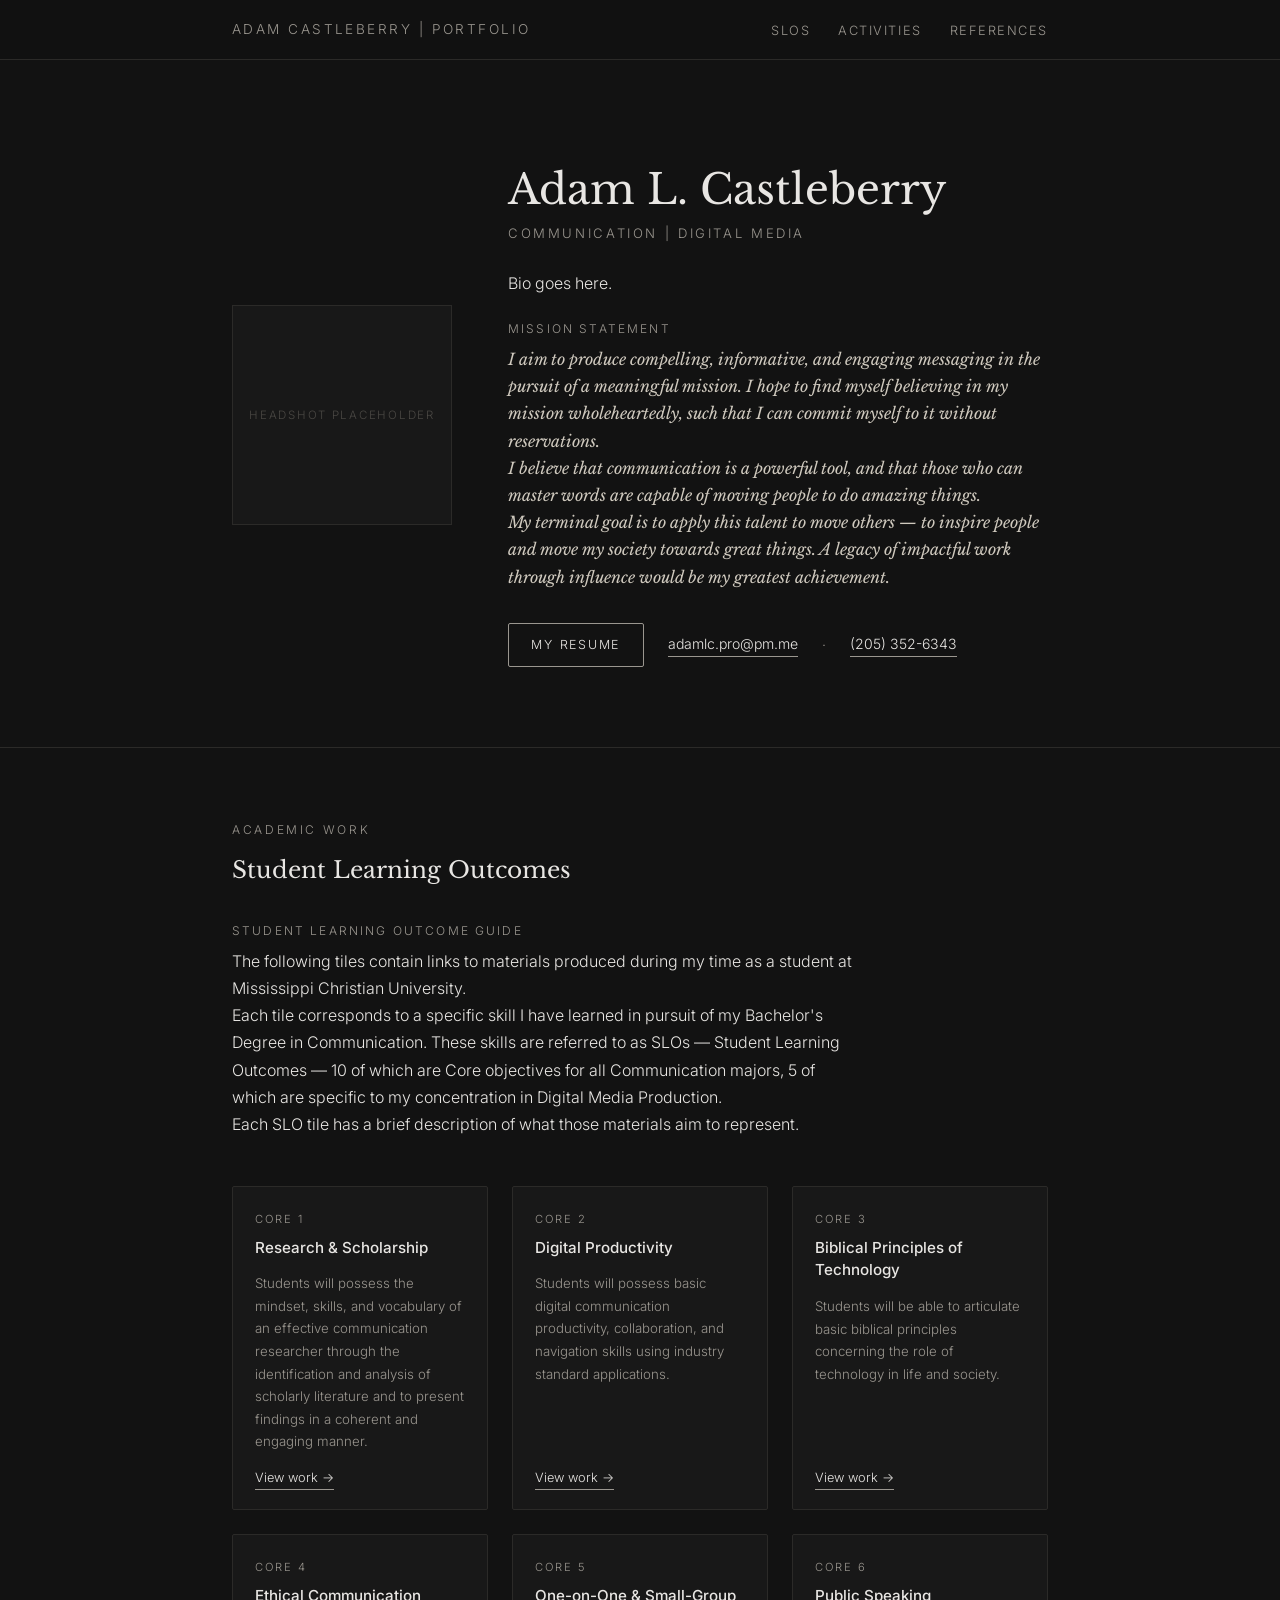
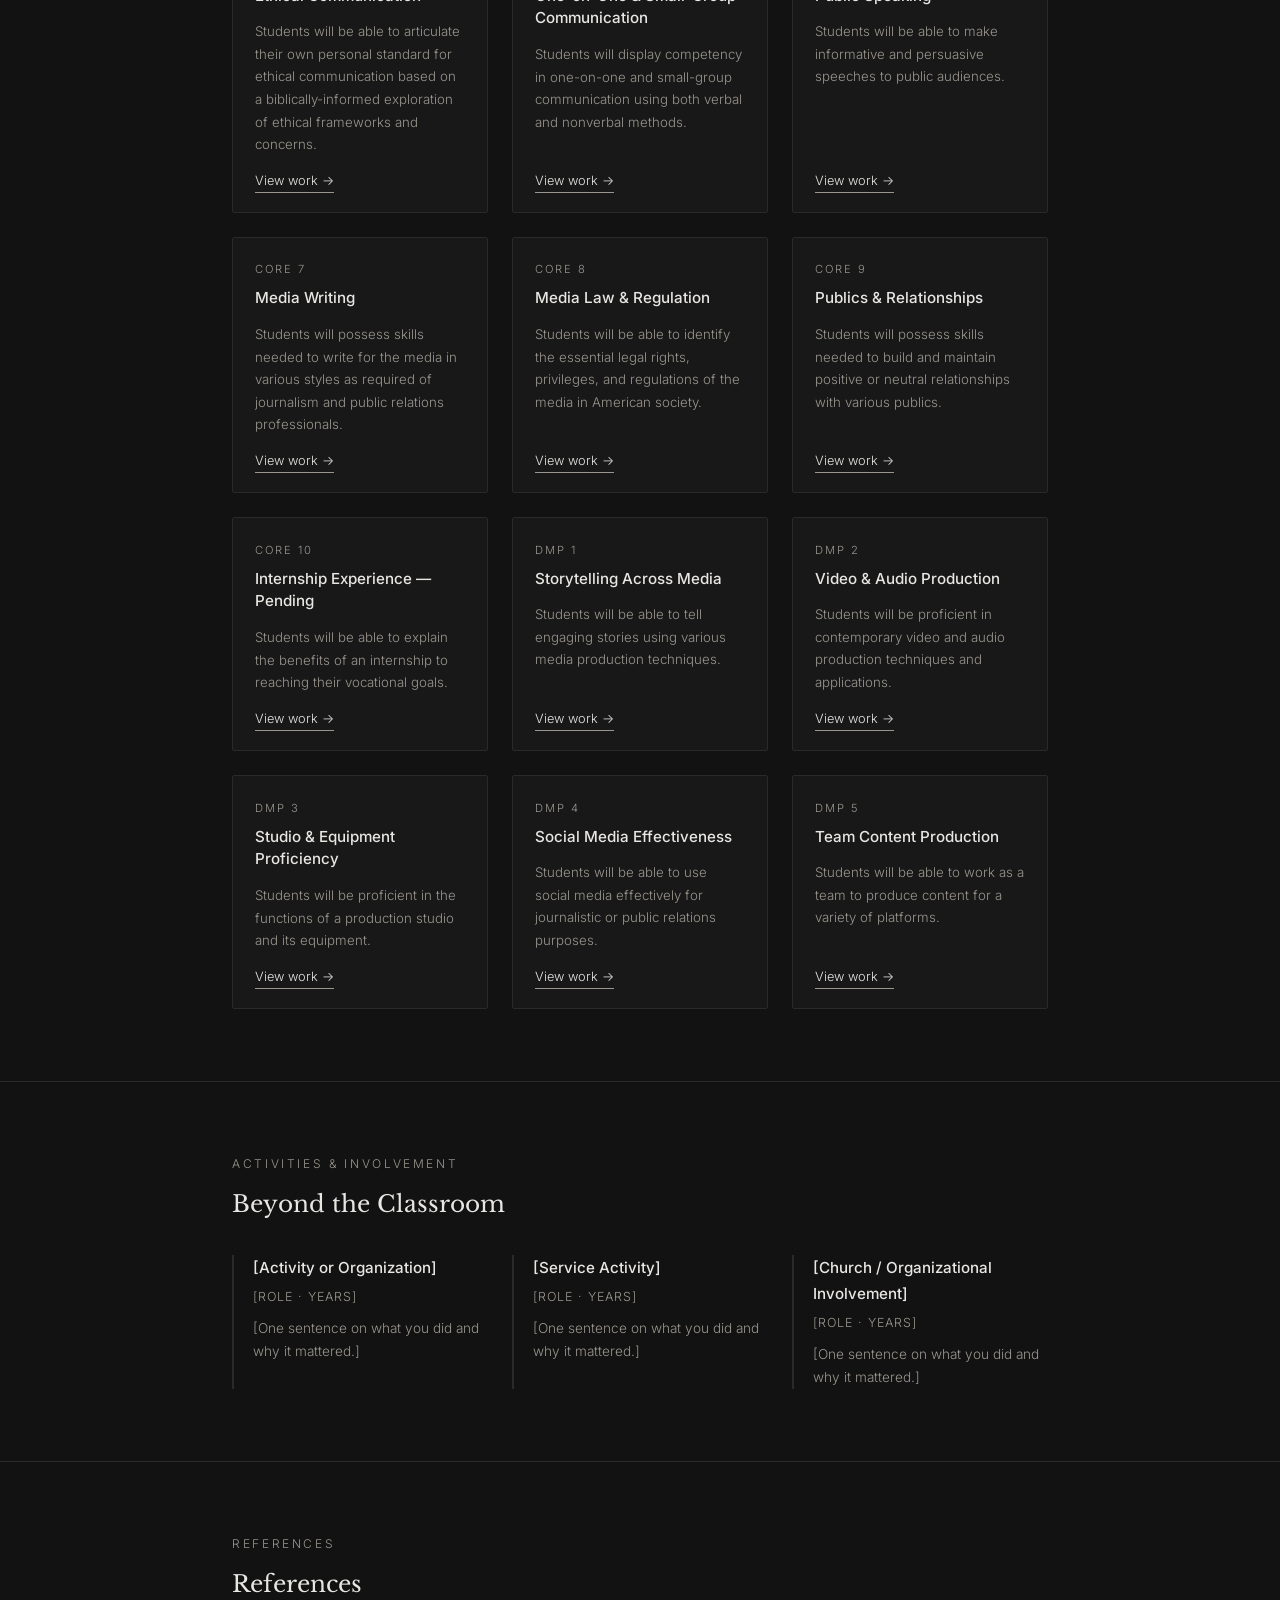
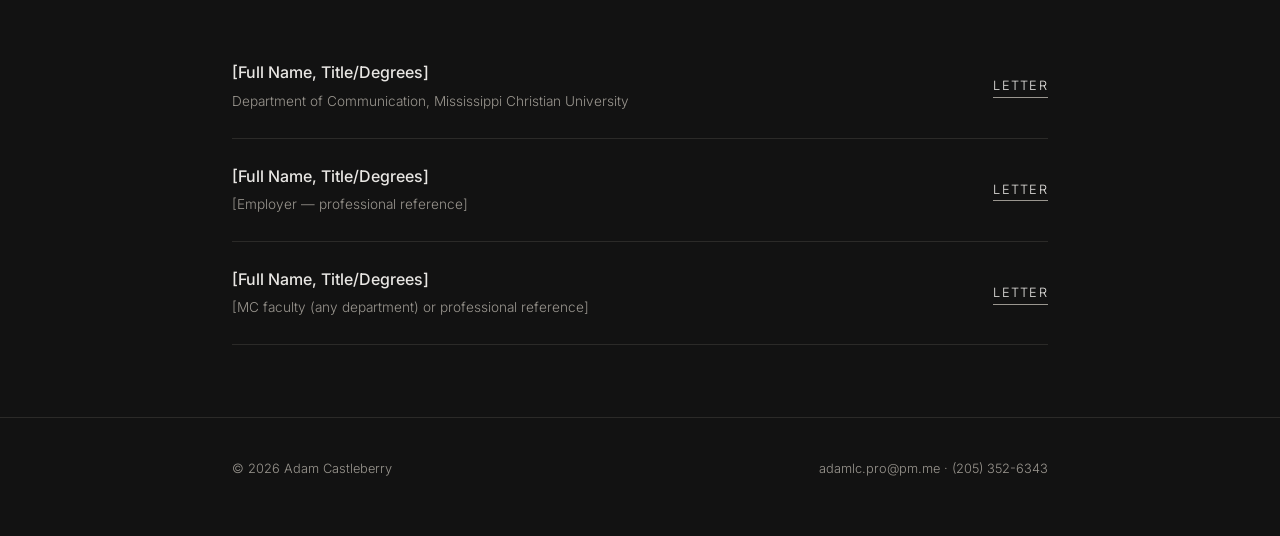
==== commit bbf93aa2: "Replace placeholder links with actual URLs Updated links to point to specific resources instead of p" ====
--- a/index.html
+++ b/index.html
@@ -207,7 +207,7 @@
       <div class="slo"><div class="tag">Core 1</div>
         <h3>Research &amp; Scholarship</h3>
         <p>Students will possess the mindset, skills, and vocabulary of an effective communication researcher through the identification and analysis of scholarly literature and to present findings in a coherent and engaging manner.</p>
-        <div class="links"><a href="[link]" target="_blank" rel="noopener">View work →</a></div></div>
+        <div class="links"><a href="https://drive.proton.me/urls/6J912NMF5W#AaEJST92AMg7" target="_blank" rel="noopener">View work →</a></div></div>
 
       <div class="slo"><div class="tag">Core 2</div>
         <h3>Digital Productivity</h3>
@@ -217,17 +217,17 @@
       <div class="slo"><div class="tag">Core 3</div>
         <h3>Biblical Principles of Technology</h3>
         <p>Students will be able to articulate basic biblical principles concerning the role of technology in life and society.</p>
-        <div class="links"><a href="[link]" target="_blank" rel="noopener">View work →</a></div></div>
+        <div class="links"><a href="https://drive.proton.me/urls/SG3XZ96B4C#b5dYF1mpJeCg" target="_blank" rel="noopener">View work →</a></div></div>
 
       <div class="slo"><div class="tag">Core 4</div>
         <h3>Ethical Communication</h3>
         <p>Students will be able to articulate their own personal standard for ethical communication based on a biblically-informed exploration of ethical frameworks and concerns.</p>
-        <div class="links"><a href="[link]" target="_blank" rel="noopener">View work →</a></div></div>
+        <div class="links"><a href="https://drive.proton.me/urls/N3A08JZVZ8#7VZIcqrKsx17" target="_blank" rel="noopener">View work →</a></div></div>
 
       <div class="slo"><div class="tag">Core 5</div>
         <h3>One-on-One &amp; Small-Group Communication</h3>
         <p>Students will display competency in one-on-one and small-group communication using both verbal and nonverbal methods.</p>
-        <div class="links"><a href="[link]" target="_blank" rel="noopener">View work →</a></div></div>
+        <div class="links"><a href="https://drive.proton.me/urls/M7V4RQ2T7M#r1jk5wsWnkPP" target="_blank" rel="noopener">View work →</a></div></div>
 
       <div class="slo"><div class="tag">Core 6</div>
         <h3>Public Speaking</h3>
@@ -237,17 +237,17 @@
       <div class="slo"><div class="tag">Core 7</div>
         <h3>Media Writing</h3>
         <p>Students will possess skills needed to write for the media in various styles as required of journalism and public relations professionals.</p>
-        <div class="links"><a href="[link]" target="_blank" rel="noopener">View work →</a></div></div>
+        <div class="links"><a href="https://drive.proton.me/urls/BF7EN0VG7G#Q6aa1sd3aNiU" target="_blank" rel="noopener">View work →</a></div></div>
 
       <div class="slo"><div class="tag">Core 8</div>
         <h3>Media Law &amp; Regulation</h3>
         <p>Students will be able to identify the essential legal rights, privileges, and regulations of the media in American society.</p>
-        <div class="links"><a href="[link]" target="_blank" rel="noopener">View work →</a></div></div>
+        <div class="links"><a href="https://drive.proton.me/urls/A6B525JJ0R#A57s7GWSuxOm" target="_blank" rel="noopener">View work →</a></div></div>
 
       <div class="slo"><div class="tag">Core 9</div>
         <h3>Publics &amp; Relationships</h3>
         <p>Students will possess skills needed to build and maintain positive or neutral relationships with various publics.</p>
-        <div class="links"><a href="[link]" target="_blank" rel="noopener">View work →</a></div></div>
+        <div class="links"><a href="https://drive.proton.me/urls/EYMCDS3G00#MjGuROXI8Yoe" target="_blank" rel="noopener">View work →</a></div></div>
 
       <div class="slo"><div class="tag">Core 10</div>
         <h3>Internship Experience — Pending</h3>
@@ -268,7 +268,7 @@
       <div class="slo"><div class="tag">DMP 3</div>
         <h3>Studio &amp; Equipment Proficiency</h3>
         <p>Students will be proficient in the functions of a production studio and its equipment.</p>
-        <div class="links"><a href="[link]" target="_blank" rel="noopener">View work →</a></div></div>
+        <div class="links"><a href="https://drive.proton.me/urls/E7TEN0NHAC#u2eyPs9nATPR" target="_blank" rel="noopener">View work →</a></div></div>
 
       <div class="slo"><div class="tag">DMP 4</div>
         <h3>Social Media Effectiveness</h3>
@@ -322,21 +322,21 @@
           <strong>[Full Name, Title/Degrees]</strong>
           <span>Department of Communication, Mississippi Christian University</span>
         </div>
-        <a href="[letter-placeholder.pdf]" target="_blank" rel="noopener">Letter (PDF)</a>
+        <a href="[letter-placeholder.pdf]" target="_blank" rel="noopener">Letter</a>
       </li>
       <li>
         <div class="who">
           <strong>[Full Name, Title/Degrees]</strong>
           <span>[Employer — professional reference]</span>
         </div>
-        <a href="[letter-placeholder.pdf]" target="_blank" rel="noopener">Letter (PDF)</a>
+        <a href="[letter-placeholder.pdf]" target="_blank" rel="noopener">Letter</a>
       </li>
       <li>
         <div class="who">
           <strong>[Full Name, Title/Degrees]</strong>
           <span>[MC faculty (any department) or professional reference]</span>
         </div>
-        <a href="[letter-placeholder.pdf]" target="_blank" rel="noopener">Letter (PDF)</a>
+        <a href="[letter-placeholder.pdf]" target="_blank" rel="noopener">Letter</a>
       </li>
     </ul>
   </div>
